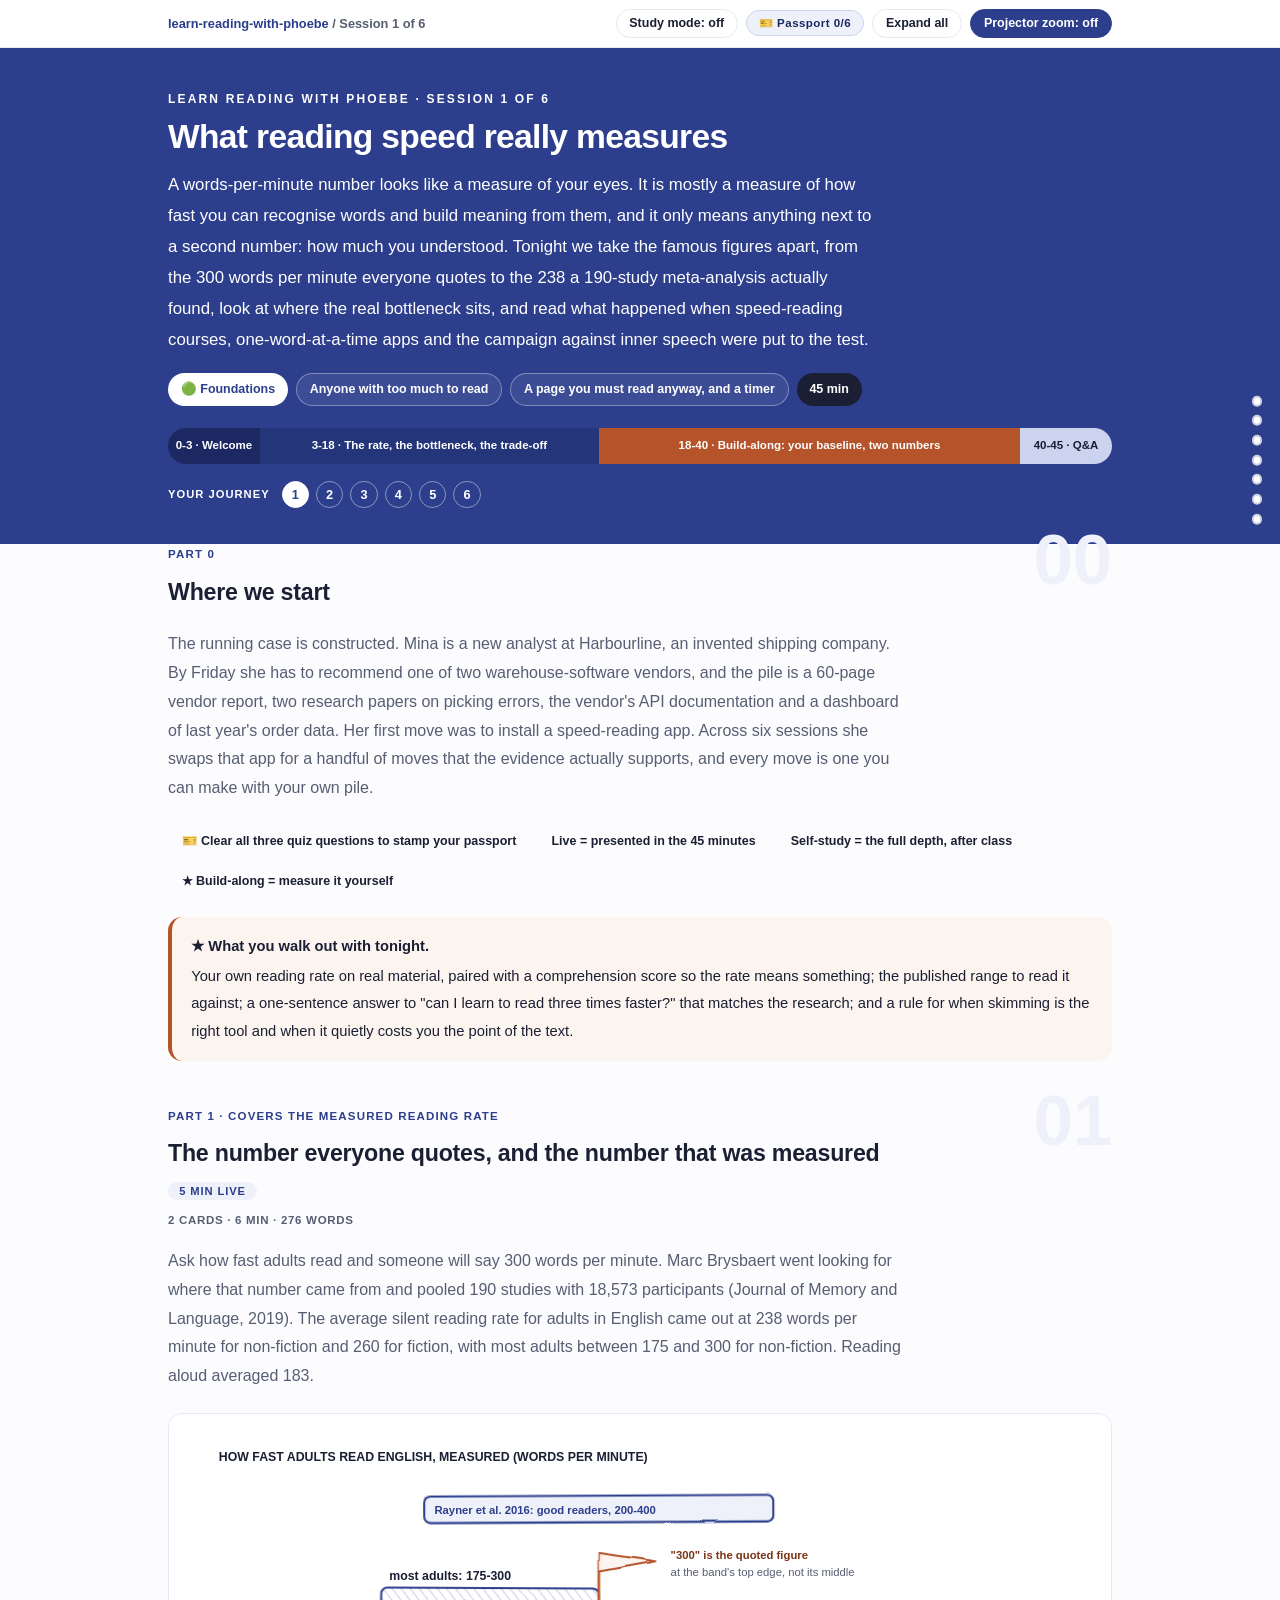
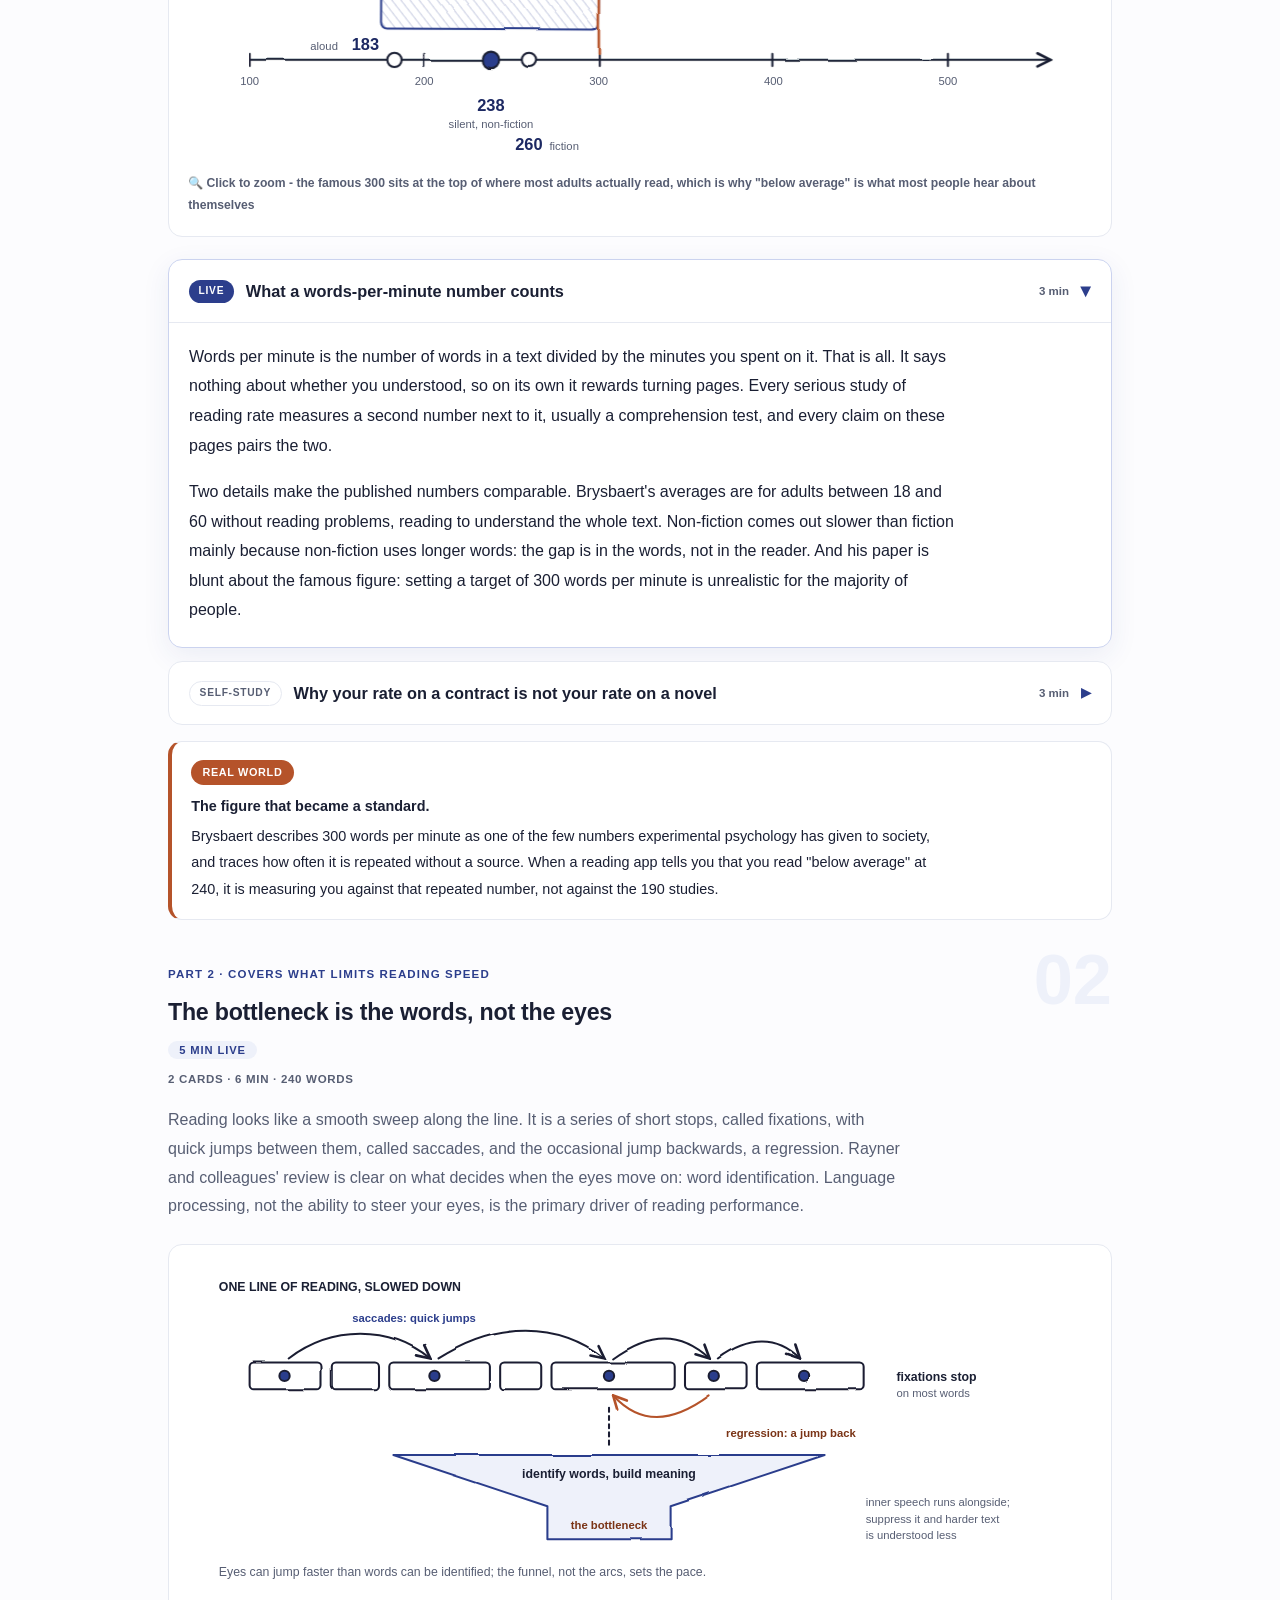
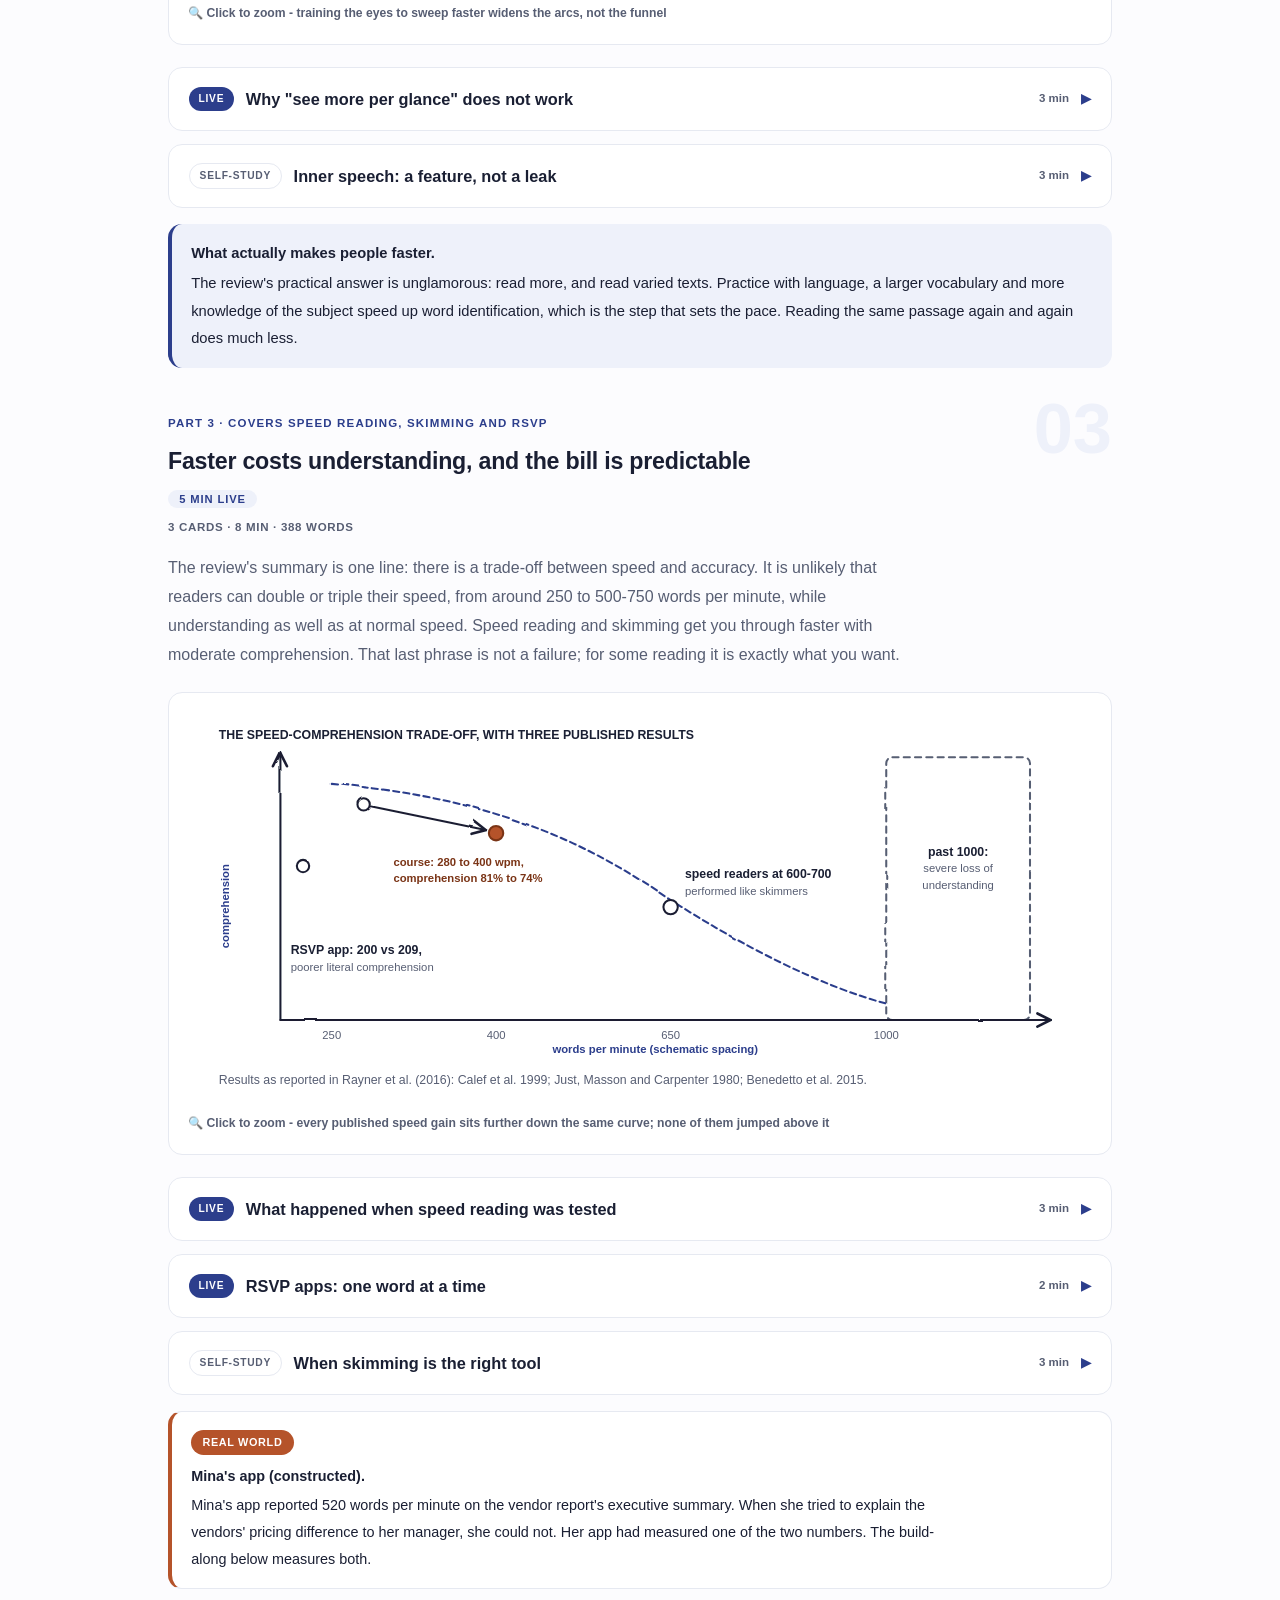
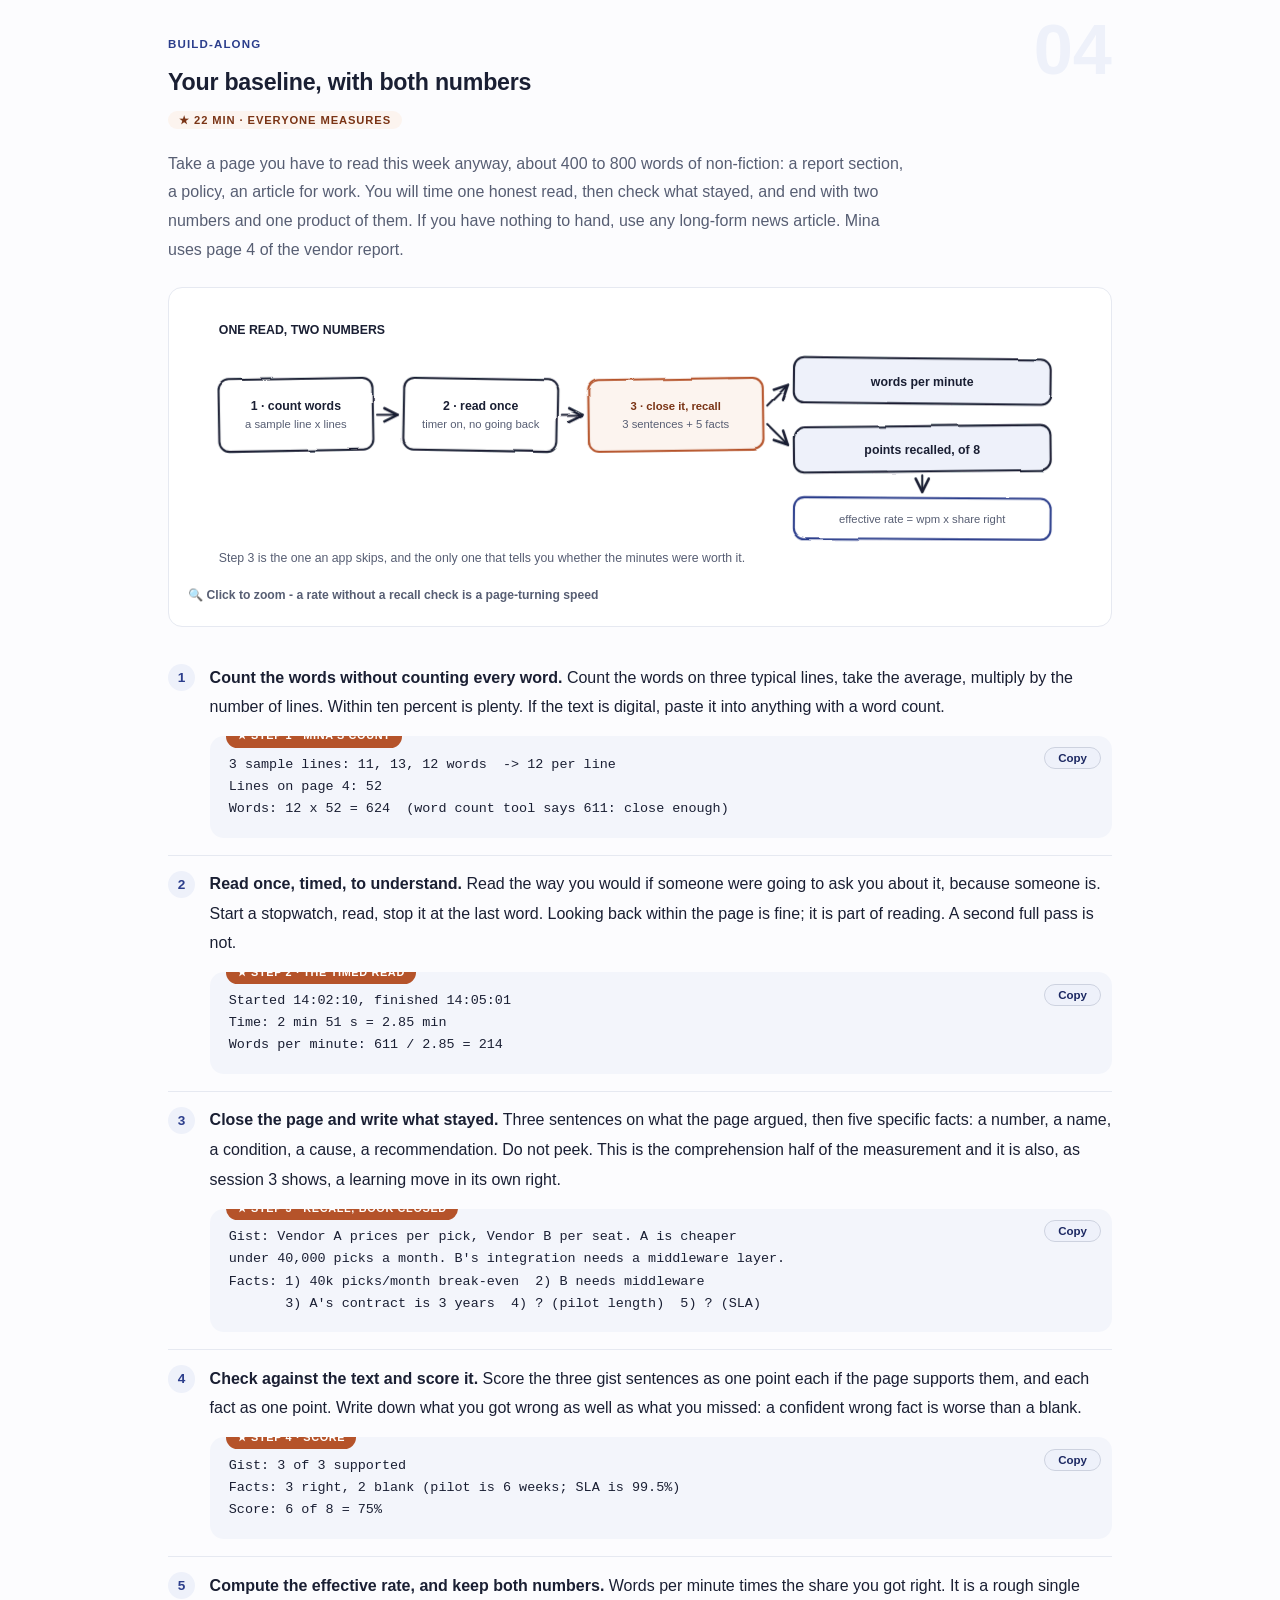
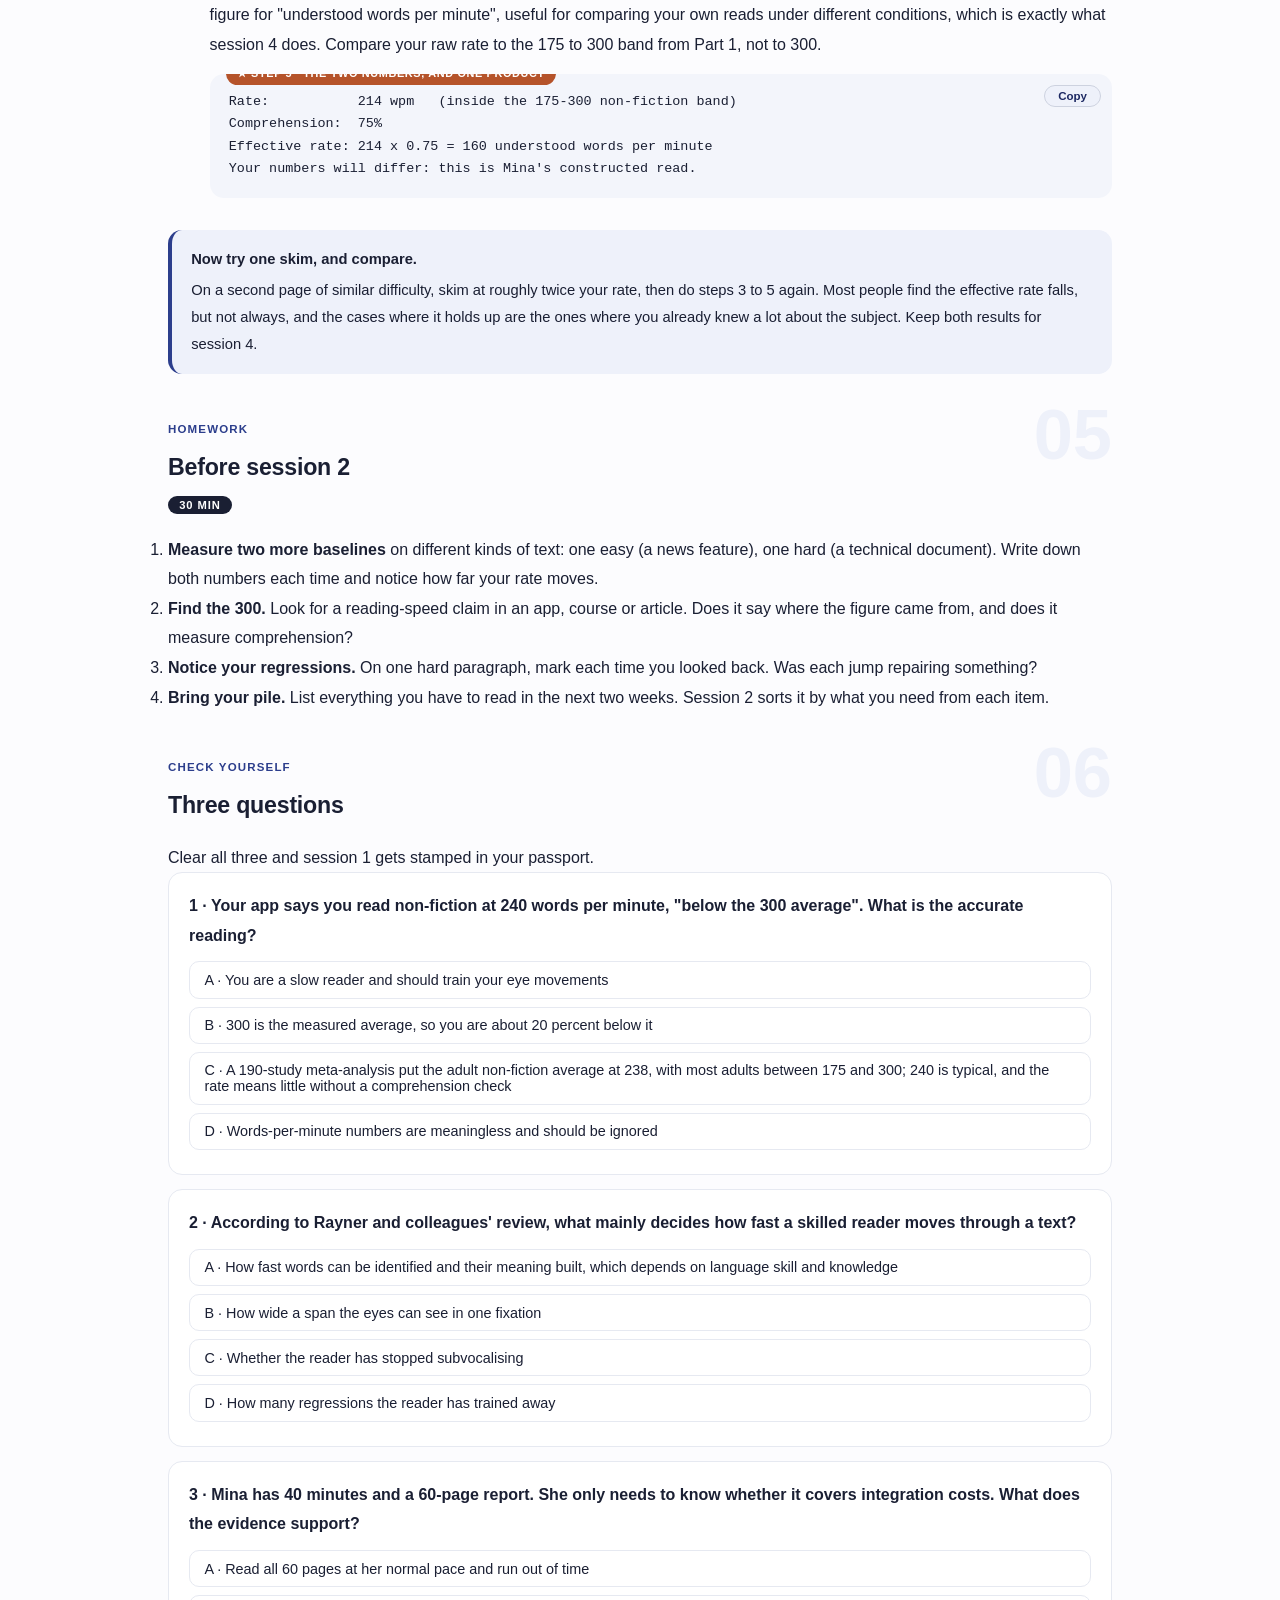
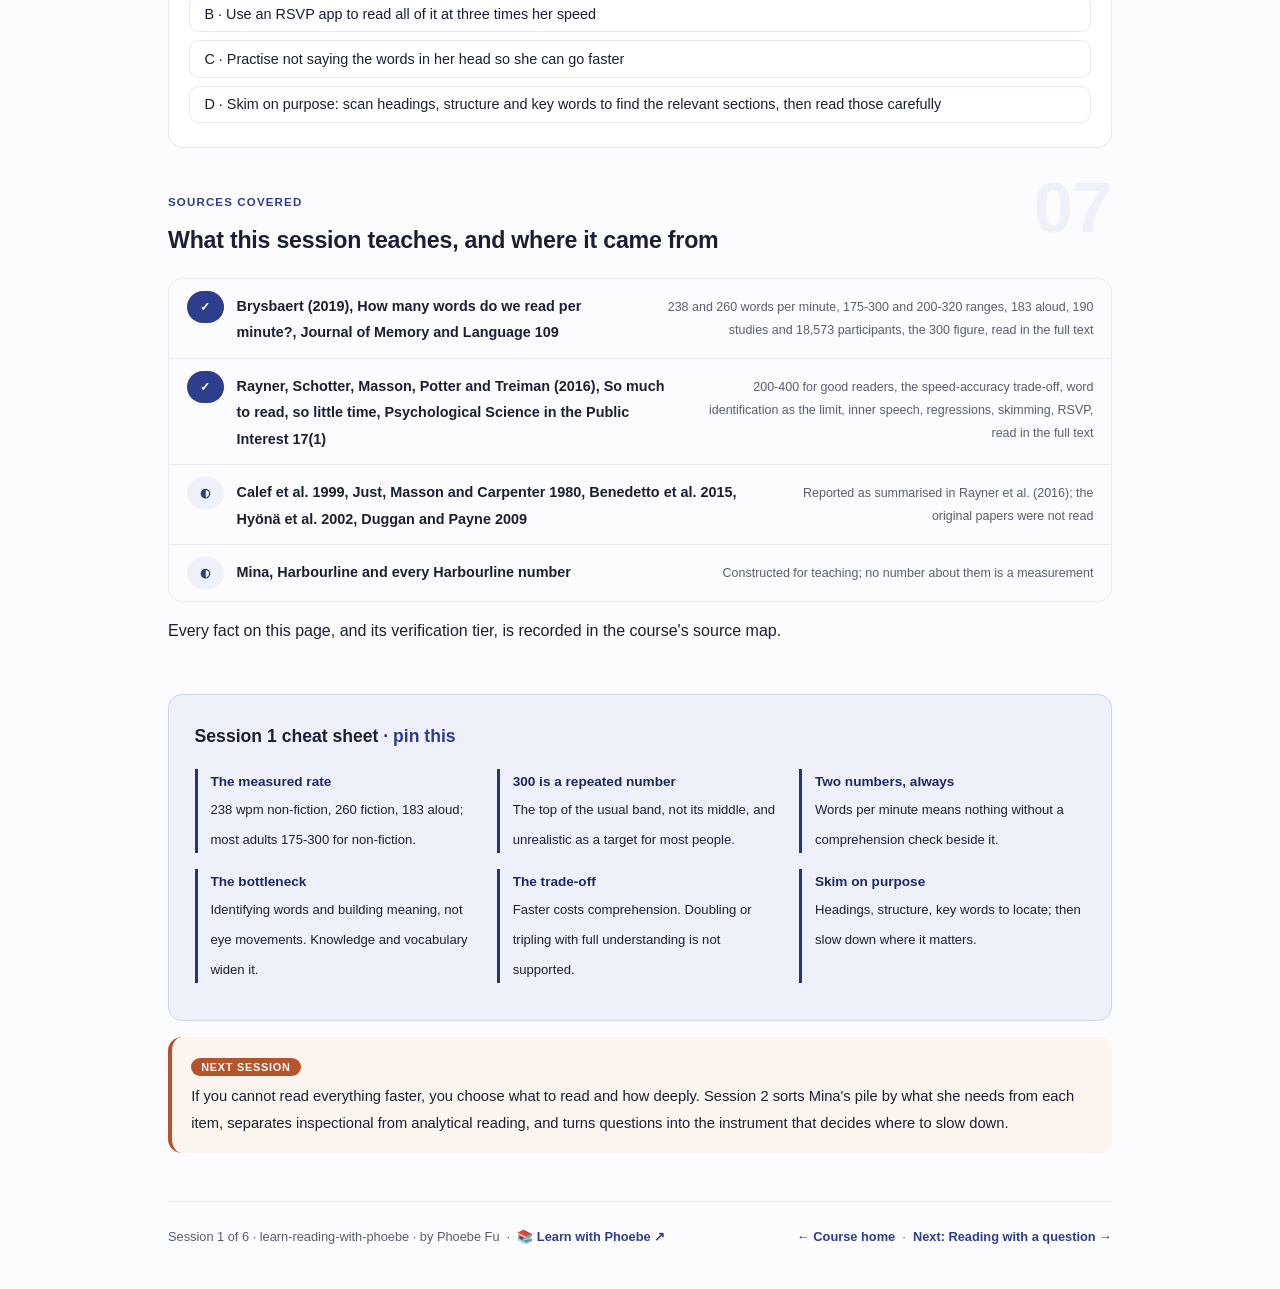
==== courses/01-what-reading-speed-measures.html @ ad21faf8 "Build learn-reading-with-phoebe: six sessions, landing page and in-browser bench All pages pass gate" ====
<!DOCTYPE html>
<html lang="en">
<head>
<meta charset="UTF-8">
<meta name="viewport" content="width=device-width, initial-scale=1.0">
<!-- social:start -->
<meta name="description" content="Session 1 of 6. What a words-per-minute number actually counts, what the 190-study meta-analysis says adults really read at, why word identification and language skill set the ceiling, and what happened when speed-reading courses, RSVP apps and the war on inner speech were tested.">
<meta property="og:type" content="article">
<meta property="og:site_name" content="Learn with Phoebe">
<meta property="og:title" content="What reading speed really measures - learn reading with phoebe">
<meta property="og:description" content="Session 1 of 6. Adults read non-fiction at about 238 words per minute. Here is why, and what speed reading really trades away.">
<meta property="og:url" content="https://phoebefu6.github.io/learn-reading-with-phoebe/courses/01-what-reading-speed-measures.html">
<meta property="og:image" content="https://phoebefu6.github.io/learn-reading-with-phoebe/assets/og-cover.png">
<meta property="og:image:width" content="1200">
<meta property="og:image:height" content="630">
<meta name="twitter:card" content="summary_large_image">
<meta name="twitter:title" content="What reading speed really measures - learn reading with phoebe">
<meta name="twitter:description" content="Session 1 of 6. The real reading rate, the real bottleneck, and the speed-comprehension trade-off.">
<meta name="twitter:image" content="https://phoebefu6.github.io/learn-reading-with-phoebe/assets/og-cover.png">
<!-- social:end -->
<title>Session 1 · What reading speed really measures - learn reading with phoebe</title>
<link rel="stylesheet" href="../assets/style.css?v=2">
</head>
<body>

<div class="toolbar">
  <div class="wrap">
    <span class="crumb"><a href="../index.html">learn-reading-with-phoebe</a> / Session 1 of 6</span>
    <button class="btn" id="toggle-all" type="button">Expand all</button>
    <button class="btn primary" id="zoom-toggle" type="button">Projector zoom: off</button>
  </div>
</div>

<header class="masthead">
  <div class="wrap">
    <div class="eyebrow">Learn Reading with Phoebe · Session 1 of 6</div>
    <h1>What reading <span class="accent">speed</span> really measures</h1>
    <p class="sub">A words-per-minute number looks like a measure of your eyes. It is mostly a measure of how fast you can recognise words and build meaning from them, and it only means anything next to a second number: how much you understood. Tonight we take the famous figures apart, from the 300 words per minute everyone quotes to the 238 a 190-study meta-analysis actually found, look at where the real bottleneck sits, and read what happened when speed-reading courses, one-word-at-a-time apps and the campaign against inner speech were put to the test.</p>
    <div class="chip-row">
      <span class="chip level">🟢 Foundations</span>
      <span class="chip audience">Anyone with too much to read</span>
      <span class="chip audience">A page you must read anyway, and a timer</span>
      <span class="chip time">45 min</span>
    </div>
    <div class="agenda">
      <span class="a1" style="flex:1">0-3 · Welcome</span>
      <span class="a2" style="flex:4">3-18 · The rate, the bottleneck, the trade-off</span>
      <span class="a3" style="flex:5">18-40 · Build-along: your baseline, two numbers</span>
      <span class="a4" style="flex:1">40-45 · Q&amp;A</span>
    </div>
  </div>
</header>

<main class="wrap">

  <section class="section" id="intro">
    <div class="section-kicker">
      <span class="klabel">Part 0</span>
      <h2>Where we start</h2>
    </div>
    <p class="lede">The running case is constructed. Mina is a new analyst at Harbourline, an invented shipping company. By Friday she has to recommend one of two warehouse-software vendors, and the pile is a 60-page vendor report, two research papers on picking errors, the vendor's API documentation and a dashboard of last year's order data. Her first move was to install a speed-reading app. Across six sessions she swaps that app for a handful of moves that the evidence actually supports, and every move is one you can make with your own pile.</p>

    <div class="legend">
      <span class="pill">🎫 Clear all three quiz questions to stamp your passport</span>
      <span class="pill">Live = presented in the 45 minutes</span>
      <span class="pill">Self-study = the full depth, after class</span>
      <span class="pill">★ Build-along = measure it yourself</span>
    </div>

    <div class="callout win">
      <p><strong>★ What you walk out with tonight.</strong> Your own reading rate on real material, paired with a comprehension score so the rate means something; the published range to read it against; a one-sentence answer to "can I learn to read three times faster?" that matches the research; and a rule for when skimming is the right tool and when it quietly costs you the point of the text.</p>
    </div>
  </section>

  <section class="section" id="part-1">
    <div class="section-kicker">
      <span class="klabel">Part 1 · covers the measured reading rate</span>
      <h2>The number everyone quotes, and the number that was measured</h2>
      <span class="tag concept">5 min live</span>
    </div>
    <p class="lede">Ask how fast adults read and someone will say 300 words per minute. Marc Brysbaert went looking for where that number came from and pooled 190 studies with 18,573 participants (Journal of Memory and Language, 2019). The average silent reading rate for adults in English came out at 238 words per minute for non-fiction and 260 for fiction, with most adults between 175 and 300 for non-fiction. Reading aloud averaged 183.</p>

    <figure class="zoomable">
      <svg viewBox="0 0 880 320" xmlns="http://www.w3.org/2000/svg" role="img" aria-label="A number line of reading rates from 100 to 450 words per minute. Measured means sit on it: reading aloud 183, silent non-fiction 238, silent fiction 260. A shaded band marks where most adults fall for non-fiction, 175 to 300. A terracotta flag at 300 marks the widely quoted figure, at the top edge of the band rather than its centre. A second band above marks Rayner and colleagues' 200 to 400 for good college-educated readers.">
        <defs>
          <filter id="r1aSk" x="-3%" y="-3%" width="106%" height="106%"><feTurbulence type="fractalNoise" baseFrequency="0.02" numOctaves="2" seed="11" result="n"/><feDisplacementMap in="SourceGraphic" in2="n" scale="2.4" xChannelSelector="R" yChannelSelector="G"/></filter>
          <pattern id="r1aHc" patternUnits="userSpaceOnUse" width="7" height="7" patternTransform="rotate(-38)"><line x1="0" y1="0" x2="0" y2="7" stroke="#2C3E8C" stroke-width="1" opacity=".5"/></pattern>
          <marker id="r1aAr" viewBox="0 0 10 10" refX="9" refY="5" markerWidth="8" markerHeight="8" orient="auto"><path d="M1 1 L9 5 L1 9" fill="none" stroke="#1A1F33" stroke-width="1.6" stroke-linecap="round"/></marker>
        </defs>
        <style>
          .r1aH { font: 800 12px Inter, sans-serif; fill: #1A1F33; }
          .r1aL { font: 600 12px Inter, sans-serif; fill: #1A1F33; }
          .r1aS { font: 400 11px Inter, sans-serif; fill: #575E73; }
          .r1aB { font: 800 11px Inter, sans-serif; fill: #7A3416; }
          .r1aV { font: 800 16px Inter, sans-serif; fill: #1C2862; }
          .r1aA { font: 700 11px Inter, sans-serif; fill: #2C3E8C; }
          .r1aN { font: 400 12px Inter, sans-serif; fill: #575E73; }
        </style>

        <text class="r1aH" x="30" y="26">HOW FAST ADULTS READ ENGLISH, MEASURED (WORDS PER MINUTE)</text>

        <g filter="url(#r1aSk)" fill="none" stroke="#1A1F33" stroke-width="2" stroke-linecap="round" stroke-linejoin="round">
          <rect x="230" y="60" width="340" height="26" rx="6" transform="rotate(-0.3 400 73)" fill="#EEF1FA" stroke="#2C3E8C"/>
          <rect x="188" y="150" width="212" height="40" rx="6" transform="rotate(0.3 294 170)" fill="url(#r1aHc)" stroke="#2C3E8C"/>
          <path d="M60 220 L840 220" marker-end="url(#r1aAr)"/>
          <path d="M60 214 L60 226 M230 214 L230 226 M400 214 L400 226 M570 214 L570 226 M740 214 L740 226"/>
          <circle cx="201" cy="220" r="7" fill="#FFFFFF"/>
          <circle cx="295" cy="220" r="8" fill="#2C3E8C"/>
          <circle cx="332" cy="220" r="7" fill="#FFFFFF"/>
          <path d="M400 214 L400 116" stroke="#B5532A" stroke-width="2.5"/>
          <path d="M400 116 L455 124 L400 134" fill="#FCF4EF" stroke="#B5532A"/>
        </g>

        <text class="r1aA" x="240" y="78">Rayner et al. 2016: good readers, 200-400</text>
        <text class="r1aL" x="196" y="142">most adults: 175-300</text>
        <text class="r1aS" x="60" y="244" text-anchor="middle">100</text>
        <text class="r1aS" x="230" y="244" text-anchor="middle">200</text>
        <text class="r1aS" x="400" y="244" text-anchor="middle">300</text>
        <text class="r1aS" x="570" y="244" text-anchor="middle">400</text>
        <text class="r1aS" x="740" y="244" text-anchor="middle">500</text>
        <text class="r1aV" x="186" y="210" text-anchor="end">183</text>
        <text class="r1aS" x="146" y="210" text-anchor="end">aloud</text>
        <text class="r1aV" x="295" y="270" text-anchor="middle">238</text>
        <text class="r1aS" x="295" y="286" text-anchor="middle">silent, non-fiction</text>
        <text class="r1aV" x="332" y="308" text-anchor="middle">260</text>
        <text class="r1aS" x="352" y="308">fiction</text>
        <text class="r1aB" x="470" y="122">"300" is the quoted figure</text>
        <text class="r1aS" x="470" y="138">at the band's top edge, not its middle</text>
      </svg>
      <figcaption>🔍 Click to zoom - the famous 300 sits at the top of where most adults actually read, which is why "below average" is what most people hear about themselves</figcaption>
    </figure>

    <details class="card" open>
      <summary><span class="mode live">Live</span>What a words-per-minute number counts<span class="mini">3 min</span><span class="caret">▶</span></summary>
      <div class="body">
        <p>Words per minute is the number of words in a text divided by the minutes you spent on it. That is all. It says nothing about whether you understood, so on its own it rewards turning pages. Every serious study of reading rate measures a second number next to it, usually a comprehension test, and every claim on these pages pairs the two.</p>
        <p>Two details make the published numbers comparable. Brysbaert's averages are for adults between 18 and 60 without reading problems, reading to understand the whole text. Non-fiction comes out slower than fiction mainly because non-fiction uses longer words: the gap is in the words, not in the reader. And his paper is blunt about the famous figure: setting a target of 300 words per minute is unrealistic for the majority of people.</p>
      </div>
    </details>

    <details class="card">
      <summary><span class="mode self">Self-study</span>Why your rate on a contract is not your rate on a novel<span class="mini">3 min</span><span class="caret">▶</span></summary>
      <div class="body">
        <p>A single "my reading speed" does not exist. Your rate moves with the words (long, rare, technical), with what you already know about the subject, and with what you are reading for. Rayner, Schotter, Masson, Potter and Treiman (Psychological Science in the Public Interest, 2016) put the normal pace for most good readers at 200 to 400 words per minute, a range that wide because text and purpose vary that much.</p>
        <p>Brysbaert also notes that rates measured when people skim for useful information are a different activity from reading the whole text, and should not be averaged with it. Someone who goes through 40,000 words of newspaper in an hour "reads" at 667 words per minute only in the sense that the arithmetic allows it. Session 2 turns this into a choice: decide what you are reading for, then decide the depth.</p>
      </div>
    </details>

    <div class="callout example">
      <span class="ex-pill">Real world</span>
      <p><strong>The figure that became a standard.</strong> Brysbaert describes 300 words per minute as one of the few numbers experimental psychology has given to society, and traces how often it is repeated without a source. When a reading app tells you that you read "below average" at 240, it is measuring you against that repeated number, not against the 190 studies.</p>
    </div>
  </section>

  <section class="section" id="part-2">
    <div class="section-kicker">
      <span class="klabel">Part 2 · covers what limits reading speed</span>
      <h2>The bottleneck is the words, not the eyes</h2>
      <span class="tag concept">5 min live</span>
    </div>
    <p class="lede">Reading looks like a smooth sweep along the line. It is a series of short stops, called fixations, with quick jumps between them, called saccades, and the occasional jump backwards, a regression. Rayner and colleagues' review is clear on what decides when the eyes move on: word identification. Language processing, not the ability to steer your eyes, is the primary driver of reading performance.</p>

    <figure class="zoomable">
      <svg viewBox="0 0 880 320" xmlns="http://www.w3.org/2000/svg" role="img" aria-label="A line of text drawn as word boxes. The eye stops on most words in fixation circles, jumps forward in saccade arcs and once jumps back in a regression arc. Below the line, each fixation feeds a funnel labelled identify the word, then build the meaning, which is drawn as the narrow neck: the bottleneck. A side note says inner speech runs alongside, and suppressing it hurts comprehension on harder text.">
        <defs>
          <filter id="r1bSk" x="-3%" y="-3%" width="106%" height="106%"><feTurbulence type="fractalNoise" baseFrequency="0.02" numOctaves="2" seed="23" result="n"/><feDisplacementMap in="SourceGraphic" in2="n" scale="2.4" xChannelSelector="R" yChannelSelector="G"/></filter>
          <marker id="r1bAr" viewBox="0 0 10 10" refX="9" refY="5" markerWidth="8" markerHeight="8" orient="auto"><path d="M1 1 L9 5 L1 9" fill="none" stroke="#1A1F33" stroke-width="1.6" stroke-linecap="round"/></marker>
          <marker id="r1bAt" viewBox="0 0 10 10" refX="9" refY="5" markerWidth="8" markerHeight="8" orient="auto"><path d="M1 1 L9 5 L1 9" fill="none" stroke="#B5532A" stroke-width="1.6" stroke-linecap="round"/></marker>
        </defs>
        <style>
          .r1bH { font: 800 12px Inter, sans-serif; fill: #1A1F33; }
          .r1bL { font: 600 12px Inter, sans-serif; fill: #1A1F33; }
          .r1bS { font: 400 11px Inter, sans-serif; fill: #575E73; }
          .r1bB { font: 800 11px Inter, sans-serif; fill: #7A3416; }
          .r1bA { font: 700 11px Inter, sans-serif; fill: #2C3E8C; }
          .r1bN { font: 400 12px Inter, sans-serif; fill: #575E73; }
        </style>

        <text class="r1bH" x="30" y="26">ONE LINE OF READING, SLOWED DOWN</text>

        <g filter="url(#r1bSk)" fill="none" stroke="#1A1F33" stroke-width="2" stroke-linecap="round" stroke-linejoin="round">
          <rect x="60" y="96" width="70" height="26" rx="4" fill="#FFFFFF"/>
          <rect x="140" y="96" width="46" height="26" rx="4" fill="#FFFFFF"/>
          <rect x="196" y="96" width="98" height="26" rx="4" fill="#FFFFFF"/>
          <rect x="304" y="96" width="40" height="26" rx="4" fill="#FFFFFF"/>
          <rect x="354" y="96" width="120" height="26" rx="4" fill="#FFFFFF"/>
          <rect x="484" y="96" width="60" height="26" rx="4" fill="#FFFFFF"/>
          <rect x="554" y="96" width="104" height="26" rx="4" fill="#FFFFFF"/>
          <circle cx="94" cy="109" r="5" fill="#2C3E8C"/>
          <circle cx="240" cy="109" r="5" fill="#2C3E8C"/>
          <circle cx="410" cy="109" r="5" fill="#2C3E8C"/>
          <circle cx="512" cy="109" r="5" fill="#2C3E8C"/>
          <circle cx="600" cy="109" r="5" fill="#2C3E8C"/>
          <path d="M98 92 C140 60 196 60 236 92" marker-end="url(#r1bAr)"/>
          <path d="M244 92 C300 56 360 56 406 92" marker-end="url(#r1bAr)"/>
          <path d="M414 92 C450 66 480 66 508 92" marker-end="url(#r1bAr)"/>
          <path d="M508 128 C470 156 440 156 414 128" stroke="#B5532A" marker-end="url(#r1bAt)"/>
          <path d="M516 92 C546 70 574 70 596 92" marker-end="url(#r1bAr)"/>
          <path d="M200 186 L620 186 L470 236 L470 268 L350 268 L350 236 Z" fill="#EEF1FA" stroke="#2C3E8C"/>
          <path d="M410 140 L410 180" stroke-dasharray="4 4"/>
        </g>

        <text class="r1bA" x="160" y="56">saccades: quick jumps</text>
        <text class="r1bL" x="690" y="114">fixations stop</text>
        <text class="r1bS" x="690" y="130">on most words</text>
        <text class="r1bB" x="524" y="168">regression: a jump back</text>
        <text class="r1bL" x="410" y="208" text-anchor="middle">identify words, build meaning</text>
        <text class="r1bB" x="410" y="258" text-anchor="middle">the bottleneck</text>
        <text class="r1bS" x="660" y="236">inner speech runs alongside;</text>
        <text class="r1bS" x="660" y="252">suppress it and harder text</text>
        <text class="r1bS" x="660" y="268">is understood less</text>

        <text class="r1bN" x="30" y="304">Eyes can jump faster than words can be identified; the funnel, not the arcs, sets the pace.</text>
      </svg>
      <figcaption>🔍 Click to zoom - training the eyes to sweep faster widens the arcs, not the funnel</figcaption>
    </figure>

    <details class="card">
      <summary><span class="mode live">Live</span>Why "see more per glance" does not work<span class="mini">3 min</span><span class="caret">▶</span></summary>
      <div class="body">
        <p>Speed-reading courses often promise you can take in a whole line, or a whole page, per glance. Rayner and colleagues put the limit plainly: the ability to read is limited by our ability to attend to, identify and understand words, rather than our ability to see them. Clear vision covers only a few letters around each fixation, so a wider sweep delivers words you cannot yet identify.</p>
        <p>Regressions are the other target, and the review defends them. A jump back is more often the reader repairing a misunderstanding than the cause of one. Remove the chance to look back and you remove the repair.</p>
      </div>
    </details>

    <details class="card">
      <summary><span class="mode self">Self-study</span>Inner speech: a feature, not a leak<span class="mini">3 min</span><span class="caret">▶</span></summary>
      <div class="body">
        <p>"Stop saying the words in your head" is a standard instruction. Most skilled readers do hear something like an inner voice. The review summarises studies that suppressed it, for instance by having readers repeat a sound while reading, and reports that comprehension suffered when texts were reasonably difficult. Their conclusion is that inner speech is not a nuisance activity that must be eliminated. Even readers shown words one at a time at 720 words per minute appear to generate sound-based representations of them.</p>
        <p>That is the contested claim, taught both ways: speed-reading teachers say subvocalising caps you at speaking speed; the research says the inner voice is part of how written words are held while a sentence is built, and suppressing it trades understanding for speed on anything hard. The evidence sits with the second view.</p>
      </div>
    </details>

    <div class="callout tip">
      <p><strong>What actually makes people faster.</strong> The review's practical answer is unglamorous: read more, and read varied texts. Practice with language, a larger vocabulary and more knowledge of the subject speed up word identification, which is the step that sets the pace. Reading the same passage again and again does much less.</p>
    </div>
  </section>

  <section class="section" id="part-3">
    <div class="section-kicker">
      <span class="klabel">Part 3 · covers speed reading, skimming and RSVP</span>
      <h2>Faster costs understanding, and the bill is predictable</h2>
      <span class="tag concept">5 min live</span>
    </div>
    <p class="lede">The review's summary is one line: there is a trade-off between speed and accuracy. It is unlikely that readers can double or triple their speed, from around 250 to 500-750 words per minute, while understanding as well as at normal speed. Speed reading and skimming get you through faster with moderate comprehension. That last phrase is not a failure; for some reading it is exactly what you want.</p>

    <figure class="zoomable">
      <svg viewBox="0 0 880 380" xmlns="http://www.w3.org/2000/svg" role="img" aria-label="A trade-off scatter. Across: words per minute. Up: comprehension. A dashed frontier falls from high comprehension at normal pace to low comprehension at high speed. Three published results sit on it: a speed-reading course moved readers from about 280 to about 400 words per minute while comprehension fell from 81 to 74 percent; trained speed readers at 600 to 700 performed like skimmers; and an RSVP app read at 200 against 209 for the page with poorer literal comprehension. The region beyond 1000 words per minute is marked impossible without severe loss of understanding.">
        <defs>
          <filter id="r1cSk" x="-3%" y="-3%" width="106%" height="106%"><feTurbulence type="fractalNoise" baseFrequency="0.02" numOctaves="2" seed="37" result="n"/><feDisplacementMap in="SourceGraphic" in2="n" scale="2.4" xChannelSelector="R" yChannelSelector="G"/></filter>
                    <marker id="r1cAr" viewBox="0 0 10 10" refX="9" refY="5" markerWidth="8" markerHeight="8" orient="auto"><path d="M1 1 L9 5 L1 9" fill="none" stroke="#1A1F33" stroke-width="1.6" stroke-linecap="round"/></marker>
        </defs>
        <style>
          .r1cH { font: 800 12px Inter, sans-serif; fill: #1A1F33; }
          .r1cL { font: 600 12px Inter, sans-serif; fill: #1A1F33; }
          .r1cS { font: 400 11px Inter, sans-serif; fill: #575E73; }
          .r1cB { font: 800 11px Inter, sans-serif; fill: #7A3416; }
          .r1cA { font: 700 11px Inter, sans-serif; fill: #2C3E8C; }
          .r1cN { font: 400 12px Inter, sans-serif; fill: #575E73; }
        </style>

        <text class="r1cH" x="30" y="26">THE SPEED-COMPREHENSION TRADE-OFF, WITH THREE PUBLISHED RESULTS</text>

        <g filter="url(#r1cSk)" fill="none" stroke="#1A1F33" stroke-width="2" stroke-linecap="round" stroke-linejoin="round">
          <rect x="680" y="44" width="140" height="256" rx="6" fill="#FFFFFF" stroke="#575E73" stroke-dasharray="6 5"/>
          <path d="M90 300 L840 300" marker-end="url(#r1cAr)"/>
          <path d="M90 300 L90 40" marker-end="url(#r1cAr)"/>
          <path d="M140 70 C260 80 360 110 450 170 C540 230 620 268 680 284" stroke="#2C3E8C" stroke-dasharray="6 4"/>
          <circle cx="172" cy="90" r="6" fill="#FFFFFF"/>
          <circle cx="300" cy="118" r="7" fill="#B5532A" stroke="#7A3416"/>
          <path d="M179 92 L290 115" marker-end="url(#r1cAr)"/>
          <circle cx="470" cy="190" r="7" fill="#FFFFFF"/>
          <circle cx="112" cy="150" r="6" fill="#FFFFFF"/>
        </g>

        <text class="r1cA" x="455" y="332" text-anchor="middle">words per minute (schematic spacing)</text>
        <text class="r1cA" transform="rotate(-90 40 230)" x="40" y="230">comprehension</text>
        <text class="r1cS" x="140" y="318" text-anchor="middle">250</text>
        <text class="r1cS" x="300" y="318" text-anchor="middle">400</text>
        <text class="r1cS" x="470" y="318" text-anchor="middle">650</text>
        <text class="r1cS" x="680" y="318" text-anchor="middle">1000</text>
        <text class="r1cB" x="200" y="150">course: 280 to 400 wpm,</text>
        <text class="r1cB" x="200" y="166">comprehension 81% to 74%</text>
        <text class="r1cL" x="484" y="162">speed readers at 600-700</text>
        <text class="r1cS" x="484" y="178">performed like skimmers</text>
        <text class="r1cL" x="100" y="236">RSVP app: 200 vs 209,</text>
        <text class="r1cS" x="100" y="252">poorer literal comprehension</text>
        <text class="r1cL" x="750" y="140" text-anchor="middle">past 1000:</text>
        <text class="r1cS" x="750" y="156" text-anchor="middle">severe loss of</text>
        <text class="r1cS" x="750" y="172" text-anchor="middle">understanding</text>

        <text class="r1cN" x="30" y="362">Results as reported in Rayner et al. (2016): Calef et al. 1999; Just, Masson and Carpenter 1980; Benedetto et al. 2015.</text>
      </svg>
      <figcaption>🔍 Click to zoom - every published speed gain sits further down the same curve; none of them jumped above it</figcaption>
    </figure>

    <details class="card">
      <summary><span class="mode live">Live</span>What happened when speed reading was tested<span class="mini">3 min</span><span class="caret">▶</span></summary>
      <div class="body">
        <p>The review collects the tests. After one speed-reading course (Calef, Pieper and Coffey, 1999), readers went from about 280 to about 400 words per minute and their comprehension fell from 81 to 74 percent correct. In Just, Masson and Carpenter's 1980 comparison, trained speed readers at 600 to 700 words per minute behaved much like people simply told to skim at that speed, and their advantage on gist vanished on harder Scientific American texts. The authors' reading: the students of speed-reading courses are essentially being taught to skim.</p>
        <p>The effective speed readers in these studies tended to be intelligent people who already knew a lot about the topic. Knowledge is doing the work the technique gets credit for, which brings you back to Part 2: what you know speeds up word identification and meaning.</p>
      </div>
    </details>

    <details class="card">
      <summary><span class="mode live">Live</span>RSVP apps: one word at a time<span class="mini">2 min</span><span class="caret">▶</span></summary>
      <div class="body">
        <p>Apps such as Spritz flash words one at a time in the same spot (rapid serial visual presentation, RSVP) so your eyes never move. The review found only two studies comparing such an app to normal reading. In one, Benedetto and colleagues (2015), readers going through a chapter of Orwell's <em>1984</em> read at about 200 words per minute with the app against 209 on the page, reported more eye fatigue and showed poorer literal comprehension. The review's conclusion is that RSVP apps will not let people double or triple their rate while keeping good comprehension. Removing eye movements also removes regressions, the repair move from Part 2.</p>
      </div>
    </details>

    <details class="card">
      <summary><span class="mode self">Self-study</span>When skimming is the right tool<span class="mini">3 min</span><span class="caret">▶</span></summary>
      <div class="body">
        <p>Skimming rates can be two to four times faster than typical silent reading, with lower comprehension, and that is a fair trade when the goal is to find something or decide whether to read at all. The review describes what effective skimmers do: scan for headings, paragraph structure and key words to locate potentially relevant information, then read those parts more carefully. Readers who attend to headings write the most accurate summaries (Hyönä, Lorch and Kaakinen, 2002, as reported in the review), and skimming a whole text beat reading half of it normally for picking up its important ideas (Duggan and Payne, 2009, as reported).</p>
        <p>So the rule is not "never skim". It is: skim on purpose, for a decision, and do not mistake the result for having read. Session 2 builds this into a two-speed habit, and session 4 lets you feel the trade on yourself.</p>
      </div>
    </details>

    <div class="callout example">
      <span class="ex-pill">Real world</span>
      <p><strong>Mina's app (constructed).</strong> Mina's app reported 520 words per minute on the vendor report's executive summary. When she tried to explain the vendors' pricing difference to her manager, she could not. Her app had measured one of the two numbers. The build-along below measures both.</p>
    </div>
  </section>

  <section class="section" id="demo-1">
    <div class="section-kicker">
      <span class="klabel">Build-along</span>
      <h2>Your baseline, with both numbers</h2>
      <span class="tag demo">★ 22 min · everyone measures</span>
    </div>
    <p class="lede">Take a page you have to read this week anyway, about 400 to 800 words of non-fiction: a report section, a policy, an article for work. You will time one honest read, then check what stayed, and end with two numbers and one product of them. If you have nothing to hand, use any long-form news article. Mina uses page 4 of the vendor report.</p>

    <figure class="zoomable">
      <svg viewBox="0 0 880 260" xmlns="http://www.w3.org/2000/svg" role="img" aria-label="The baseline measurement as a flow: count the words, read once with a timer, close the page and write three sentences plus five facts, check against the text, then two numbers come out, words per minute and the share of points you got right, and their product, an effective rate. The comprehension box is highlighted in terracotta because it is the step people skip.">
        <defs>
          <filter id="r1dSk" x="-3%" y="-3%" width="106%" height="106%"><feTurbulence type="fractalNoise" baseFrequency="0.02" numOctaves="2" seed="41" result="n"/><feDisplacementMap in="SourceGraphic" in2="n" scale="2.4" xChannelSelector="R" yChannelSelector="G"/></filter>
          <marker id="r1dAr" viewBox="0 0 10 10" refX="9" refY="5" markerWidth="8" markerHeight="8" orient="auto"><path d="M1 1 L9 5 L1 9" fill="none" stroke="#1A1F33" stroke-width="1.6" stroke-linecap="round"/></marker>
        </defs>
        <style>
          .r1dH { font: 800 12px Inter, sans-serif; fill: #1A1F33; }
          .r1dL { font: 600 12px Inter, sans-serif; fill: #1A1F33; }
          .r1dS { font: 400 11px Inter, sans-serif; fill: #575E73; }
          .r1dB { font: 800 11px Inter, sans-serif; fill: #7A3416; }
          .r1dN { font: 400 12px Inter, sans-serif; fill: #575E73; }
        </style>

        <text class="r1dH" x="30" y="26">ONE READ, TWO NUMBERS</text>

        <g filter="url(#r1dSk)" fill="none" stroke="#1A1F33" stroke-width="2" stroke-linecap="round" stroke-linejoin="round">
          <rect x="30" y="70" width="150" height="70" rx="10" transform="rotate(-1 105 105)" fill="#FFFFFF"/>
          <rect x="210" y="70" width="150" height="70" rx="10" transform="rotate(1 285 105)" fill="#FFFFFF"/>
          <rect x="390" y="70" width="170" height="70" rx="10" transform="rotate(-0.8 475 105)" fill="#FCF4EF" stroke="#B5532A"/>
          <rect x="590" y="50" width="250" height="44" rx="10" transform="rotate(0.6 715 72)" fill="#EEF1FA"/>
          <rect x="590" y="116" width="250" height="44" rx="10" transform="rotate(-0.6 715 138)" fill="#EEF1FA"/>
          <rect x="590" y="186" width="250" height="40" rx="10" transform="rotate(0.4 715 206)" fill="#FFFFFF" stroke="#2C3E8C"/>
          <path d="M184 105 L204 105" marker-end="url(#r1dAr)"/>
          <path d="M364 105 L384 105" marker-end="url(#r1dAr)"/>
          <path d="M564 96 L584 76" marker-end="url(#r1dAr)"/>
          <path d="M564 114 L584 134" marker-end="url(#r1dAr)"/>
          <path d="M715 164 L715 180" marker-end="url(#r1dAr)"/>
        </g>

        <text class="r1dL" x="105" y="100" text-anchor="middle">1 · count words</text>
        <text class="r1dS" x="105" y="118" text-anchor="middle">a sample line x lines</text>
        <text class="r1dL" x="285" y="100" text-anchor="middle">2 · read once</text>
        <text class="r1dS" x="285" y="118" text-anchor="middle">timer on, no going back</text>
        <text class="r1dB" x="475" y="100" text-anchor="middle">3 · close it, recall</text>
        <text class="r1dS" x="475" y="118" text-anchor="middle">3 sentences + 5 facts</text>
        <text class="r1dL" x="715" y="77" text-anchor="middle">words per minute</text>
        <text class="r1dL" x="715" y="143" text-anchor="middle">points recalled, of 8</text>
        <text class="r1dS" x="715" y="210" text-anchor="middle">effective rate = wpm x share right</text>

        <text class="r1dN" x="30" y="248">Step 3 is the one an app skips, and the only one that tells you whether the minutes were worth it.</text>
      </svg>
      <figcaption>🔍 Click to zoom - a rate without a recall check is a page-turning speed</figcaption>
    </figure>

    <div class="steps">
      <div class="step">
        <p><strong>Count the words without counting every word.</strong> Count the words on three typical lines, take the average, multiply by the number of lines. Within ten percent is plenty. If the text is digital, paste it into anything with a word count.</p>
        <div class="prompt-box good"><span class="label">★ Step 1 · Mina's count</span>3 sample lines: 11, 13, 12 words  -&gt; 12 per line
Lines on page 4: 52
Words: 12 x 52 = 624  (word count tool says 611: close enough)</div>
      </div>
      <div class="step">
        <p><strong>Read once, timed, to understand.</strong> Read the way you would if someone were going to ask you about it, because someone is. Start a stopwatch, read, stop it at the last word. Looking back within the page is fine; it is part of reading. A second full pass is not.</p>
        <div class="prompt-box good"><span class="label">★ Step 2 · the timed read</span>Started 14:02:10, finished 14:05:01
Time: 2 min 51 s = 2.85 min
Words per minute: 611 / 2.85 = 214</div>
      </div>
      <div class="step">
        <p><strong>Close the page and write what stayed.</strong> Three sentences on what the page argued, then five specific facts: a number, a name, a condition, a cause, a recommendation. Do not peek. This is the comprehension half of the measurement and it is also, as session 3 shows, a learning move in its own right.</p>
        <div class="prompt-box good"><span class="label">★ Step 3 · recall, book closed</span>Gist: Vendor A prices per pick, Vendor B per seat. A is cheaper
under 40,000 picks a month. B's integration needs a middleware layer.
Facts: 1) 40k picks/month break-even  2) B needs middleware
       3) A's contract is 3 years  4) ? (pilot length)  5) ? (SLA)</div>
      </div>
      <div class="step">
        <p><strong>Check against the text and score it.</strong> Score the three gist sentences as one point each if the page supports them, and each fact as one point. Write down what you got wrong as well as what you missed: a confident wrong fact is worse than a blank.</p>
        <div class="prompt-box good"><span class="label">★ Step 4 · score</span>Gist: 3 of 3 supported
Facts: 3 right, 2 blank (pilot is 6 weeks; SLA is 99.5%)
Score: 6 of 8 = 75%</div>
      </div>
      <div class="step">
        <p><strong>Compute the effective rate, and keep both numbers.</strong> Words per minute times the share you got right. It is a rough single figure for "understood words per minute", useful for comparing your own reads under different conditions, which is exactly what session 4 does. Compare your raw rate to the 175 to 300 band from Part 1, not to 300.</p>
        <div class="prompt-box good"><span class="label">★ Step 5 · the two numbers, and one product</span>Rate:           214 wpm   (inside the 175-300 non-fiction band)
Comprehension:  75%
Effective rate: 214 x 0.75 = 160 understood words per minute
Your numbers will differ: this is Mina's constructed read.</div>
      </div>
    </div>

    <div class="callout tip">
      <p><strong>Now try one skim, and compare.</strong> On a second page of similar difficulty, skim at roughly twice your rate, then do steps 3 to 5 again. Most people find the effective rate falls, but not always, and the cases where it holds up are the ones where you already knew a lot about the subject. Keep both results for session 4.</p>
    </div>
  </section>

  <section class="section" id="exercise">
    <div class="section-kicker">
      <span class="klabel">Homework</span>
      <h2>Before session 2</h2>
      <span class="tag exercise">30 min</span>
    </div>
    <ol>
      <li><strong>Measure two more baselines</strong> on different kinds of text: one easy (a news feature), one hard (a technical document). Write down both numbers each time and notice how far your rate moves.</li>
      <li><strong>Find the 300.</strong> Look for a reading-speed claim in an app, course or article. Does it say where the figure came from, and does it measure comprehension?</li>
      <li><strong>Notice your regressions.</strong> On one hard paragraph, mark each time you looked back. Was each jump repairing something?</li>
      <li><strong>Bring your pile.</strong> List everything you have to read in the next two weeks. Session 2 sorts it by what you need from each item.</li>
    </ol>
  </section>

  <section class="section" id="quiz">
    <div class="section-kicker">
      <span class="klabel">Check yourself</span>
      <h2>Three questions</h2>
    </div>
    <p>Clear all three and session 1 gets stamped in your passport.</p>

    <div class="quiz-q" data-answer="2">
      <p class="qtext">1 · Your app says you read non-fiction at 240 words per minute, "below the 300 average". What is the accurate reading?</p>
      <button class="qopt" type="button">A · You are a slow reader and should train your eye movements</button>
      <button class="qopt" type="button">B · 300 is the measured average, so you are about 20 percent below it</button>
      <button class="qopt" type="button">C · A 190-study meta-analysis put the adult non-fiction average at 238, with most adults between 175 and 300; 240 is typical, and the rate means little without a comprehension check</button>
      <button class="qopt" type="button">D · Words-per-minute numbers are meaningless and should be ignored</button>
      <p class="qwhy">Brysbaert (2019) found 238 for non-fiction and called a 300 target unrealistic for most people. A treats the eyes as the bottleneck, which the evidence does not support. D overcorrects: the rate is useful when it is paired with comprehension.</p>
    </div>

    <div class="quiz-q" data-answer="0">
      <p class="qtext">2 · According to Rayner and colleagues' review, what mainly decides how fast a skilled reader moves through a text?</p>
      <button class="qopt" type="button">A · How fast words can be identified and their meaning built, which depends on language skill and knowledge</button>
      <button class="qopt" type="button">B · How wide a span the eyes can see in one fixation</button>
      <button class="qopt" type="button">C · Whether the reader has stopped subvocalising</button>
      <button class="qopt" type="button">D · How many regressions the reader has trained away</button>
      <p class="qwhy">The review says language processing, not eye control, is the primary driver, and that reading is limited by attending to, identifying and understanding words rather than seeing them. Suppressing inner speech and removing regressions both hurt comprehension on harder text.</p>
    </div>

    <div class="quiz-q" data-answer="3">
      <p class="qtext">3 · Mina has 40 minutes and a 60-page report. She only needs to know whether it covers integration costs. What does the evidence support?</p>
      <button class="qopt" type="button">A · Read all 60 pages at her normal pace and run out of time</button>
      <button class="qopt" type="button">B · Use an RSVP app to read all of it at three times her speed</button>
      <button class="qopt" type="button">C · Practise not saying the words in her head so she can go faster</button>
      <button class="qopt" type="button">D · Skim on purpose: scan headings, structure and key words to find the relevant sections, then read those carefully</button>
      <p class="qwhy">Skimming is a fair trade when the goal is to locate something; effective skimmers use headings and structure, then slow down where it matters. RSVP did not deliver large gains with good comprehension, and suppressing inner speech hurts on difficult text.</p>
    </div>

    <p class="quiz-score"></p>
  </section>

  <section class="section" id="official">
    <div class="section-kicker">
      <span class="klabel">Sources covered</span>
      <h2>What this session teaches, and where it came from</h2>
    </div>
    <div class="covered">
      <div class="covered-row"><span class="status pill solid">✓</span><span class="name">Brysbaert (2019), How many words do we read per minute?, Journal of Memory and Language 109</span><span class="note">238 and 260 words per minute, 175-300 and 200-320 ranges, 183 aloud, 190 studies and 18,573 participants, the 300 figure, read in the full text</span></div>
      <div class="covered-row"><span class="status pill solid">✓</span><span class="name">Rayner, Schotter, Masson, Potter and Treiman (2016), So much to read, so little time, Psychological Science in the Public Interest 17(1)</span><span class="note">200-400 for good readers, the speed-accuracy trade-off, word identification as the limit, inner speech, regressions, skimming, RSVP, read in the full text</span></div>
      <div class="covered-row"><span class="status pill light">◐</span><span class="name">Calef et al. 1999, Just, Masson and Carpenter 1980, Benedetto et al. 2015, Hyönä et al. 2002, Duggan and Payne 2009</span><span class="note">Reported as summarised in Rayner et al. (2016); the original papers were not read</span></div>
      <div class="covered-row"><span class="status pill light">◐</span><span class="name">Mina, Harbourline and every Harbourline number</span><span class="note">Constructed for teaching; no number about them is a measurement</span></div>
    </div>
    <p class="mono" style="margin-top:14px">Every fact on this page, and its verification tier, is recorded in the course's source map.</p>
  </section>

  <section class="cheat" id="cheatsheet">
    <h3>Session 1 cheat sheet <span>· pin this</span></h3>
    <div class="grid-2">
      <div class="cheat-item"><b>The measured rate</b><span>238 wpm non-fiction, 260 fiction, 183 aloud; most adults 175-300 for non-fiction.</span></div>
      <div class="cheat-item"><b>300 is a repeated number</b><span>The top of the usual band, not its middle, and unrealistic as a target for most people.</span></div>
      <div class="cheat-item"><b>Two numbers, always</b><span>Words per minute means nothing without a comprehension check beside it.</span></div>
      <div class="cheat-item"><b>The bottleneck</b><span>Identifying words and building meaning, not eye movements. Knowledge and vocabulary widen it.</span></div>
      <div class="cheat-item"><b>The trade-off</b><span>Faster costs comprehension. Doubling or tripling with full understanding is not supported.</span></div>
      <div class="cheat-item"><b>Skim on purpose</b><span>Headings, structure, key words to locate; then slow down where it matters.</span></div>
    </div>
  </section>

  <div class="callout next">
    <span class="nx-pill">Next session</span>
    <p>If you cannot read everything faster, you choose what to read and how deeply. Session 2 sorts Mina's pile by what she needs from each item, separates inspectional from analytical reading, and turns questions into the instrument that decides where to slow down.</p>
  </div>

  <footer class="pagefoot">
    <span>Session 1 of 6 · learn-reading-with-phoebe · by Phoebe Fu &nbsp;·&nbsp; 📚 <a href="https://phoebefu6.github.io/learn-with-phoebe/">Learn with Phoebe ↗</a></span>
    <span><a href="../index.html">← Course home</a> &nbsp;·&nbsp; <a href="02-reading-with-a-question.html">Next: Reading with a question →</a></span>
  </footer>

</main>

<script src="../assets/app.js?v=1"></script>
</body>
</html>
---- assets/style.css ----
/* learn-reading-with-phoebe - editorial bold design system
   Accent: ink blue #2C3E8C · Deep #1C2862 · Mid #24357A · Contrast: terracotta #B5532A
   (CSS var names still read --indigo/--amber; they hold ink blue and terracotta.)
   Light surfaces only: the code box and the lightbox scrim are light tints. */

:root {
  --indigo: #2C3E8C;
  --indigo-deep: #1C2862;
  --indigo-mid: #24357A;
  --indigo-soft: #CBD3EF;
  --indigo-50: #EEF1FA;
  --ink: #1A1F33;
  --muted: #575E73;
  --faint: #CDD2DF;
  --hairline: #E6E9F1;
  --clay: #B5532A;
  --clay-ink: #7A3416;
  --amber: #B5532A;
  --amber-ink: #7A3416;
  --amber-50: #FCF4EF;
  --paper: #FCFCFE;
  --code-bg: #F3F5FB;
  --code-ink: #1A1F33;
  --scrim-rgb: 252,252,254;
  --shadow-rgb: 44,62,140;
  --radius: 14px;
}

* { margin: 0; padding: 0; box-sizing: border-box; }

html { font-size: 16px; scroll-behavior: smooth; }
html.zoom-125 { font-size: 20px; }
html.zoom-150 { font-size: 24px; }

body {
  font-family: "Inter", -apple-system, BlinkMacSystemFont, "Segoe UI", Roboto, sans-serif;
  background: var(--paper);
  color: var(--ink);
  line-height: 1.85;
  font-feature-settings: "tnum";
}

.wrap { max-width: 62rem; margin: 0 auto; padding: 0 1.5rem; }

/* ---------- header band ---------- */
.masthead {
  background: var(--indigo);
  color: #fff;
  padding: 2.5rem 0 2.25rem;
}
.masthead .eyebrow {
  font-size: .75rem;
  letter-spacing: .18em;
  text-transform: uppercase;
  opacity: 1;
  font-weight: 600;
}
.masthead h1 {
  font-size: 2.1rem;
  line-height: 1.15;
  font-weight: 800;
  margin: .5rem 0 .75rem;
  letter-spacing: -.02em;
}
.masthead h1 .accent { color: inherit; }
.masthead .sub { font-size: 1.05rem; opacity: 1; max-width: 44rem; }

.chip-row { display: flex; flex-wrap: wrap; gap: .5rem; margin-top: 1.1rem; }
.chip {
  display: inline-flex;
  align-items: center;
  gap: .35rem;
  border-radius: 999px;
  padding: .25rem .8rem;
  font-size: .78rem;
  font-weight: 600;
  white-space: nowrap;
}
.chip.level { background: #fff; color: var(--indigo); }
.chip.audience { background: rgba(255,255,255,.08); color: #fff; border: 1px solid rgba(255,255,255,.35); }
.chip.time { background: var(--ink); color: #fff; font-variant-numeric: tabular-nums; }


/* ---------- agenda band ----------
   Recovered 2026-09-02. These six repos were scaffolded from a stylesheet that had
   lost this block, so .agenda rendered as run-on inline text ~700px tall inside the
   masthead. 87 of 93 repos carry it; these were the exception, and they were also the
   six the estate sweep could not see. See course-builder/references/field-notes.md.

   .a3 does NOT reuse the donor's `color: var(--amber-ink)`: that pair falls below
   4.5:1 against --amber in all six palettes, which is the same failure the sweep
   flags on the wellbeing courses. The literal below is the darkest tone of this
   repo's own amber-ink that clears 4.5:1, so the band stays bright. Recompute it if
   --amber changes. */
.agenda {
  display: flex;
  border-radius: 999px;
  overflow: hidden;
  margin: 1.4rem 0 0;
  font-size: .72rem;
  font-weight: 600;
  text-align: center;
  color: #fff;
}
.agenda span { padding: .45rem .3rem; white-space: nowrap; overflow: hidden; text-overflow: ellipsis; }
.agenda .a1 { background: var(--indigo-deep); }
.agenda .a2 { background: var(--indigo-mid); }
.agenda .a3 { background: var(--amber); color: #FFFFFF; }
.agenda .a4 { background: var(--indigo-soft); color: var(--ink); }

/* ---------- toolbar ---------- */
.toolbar {
  position: sticky;
  top: 0;
  z-index: 40;
  background: rgba(255,255,255,.94);
  backdrop-filter: blur(6px);
  border-bottom: 1px solid var(--hairline);
  padding: .55rem 0;
}
.toolbar .wrap { display: flex; align-items: center; gap: .5rem; flex-wrap: nowrap; }
.toolbar .crumb { font-size: .8rem; color: var(--muted); font-weight: 600; margin-right: auto; min-width: 0; white-space: nowrap; overflow: hidden; text-overflow: ellipsis; }
.toolbar .btn { white-space: nowrap; flex: none; padding: .38rem .8rem; font-size: .78rem; line-height: 1.2; }
.toolbar .crumb a { color: var(--indigo); text-decoration: none; }
.btn {
  border: 1px solid var(--hairline);
  background: #fff;
  color: var(--ink);
  border-radius: 999px;
  padding: .35rem .9rem;
  font-size: .78rem;
  font-weight: 600;
  cursor: pointer;
  font-family: inherit;
  transition: all .15s ease;
}
.btn:hover { border-color: var(--indigo); color: var(--indigo); }
.btn.primary { background: var(--indigo); border-color: var(--indigo); color: #fff; }
.btn.primary:hover { background: var(--indigo-deep); }

/* ---------- sections ---------- */
main { padding: 2.5rem 0 4rem; }

.section { margin-bottom: 2.8rem; }
.section-kicker { margin-bottom: 1rem; }
.section-kicker .klabel {
  display: block;
  font-size: .72rem;
  text-transform: uppercase;
  letter-spacing: .1em;
  color: var(--indigo);
  font-weight: 700;
  margin-bottom: .35rem;
}
.section-kicker h2 {
  font-size: 1.45rem;
  font-weight: 800;
  letter-spacing: -.01em;
  display: flex;
  align-items: center;
  gap: .7rem;
  flex-wrap: wrap;
}
.section-kicker .tag {
  border-radius: 999px;
  padding: .18rem .7rem;
  font-size: .7rem;
  font-weight: 700;
  text-transform: uppercase;
  letter-spacing: .08em;
}
.tag.concept { background: var(--indigo-50); color: var(--indigo); }
.tag.demo { background: var(--amber-50); color: var(--amber-ink); }
.tag.exercise { background: var(--ink); color: #fff; }

.lede { color: var(--muted); max-width: 46rem; margin-bottom: 1.4rem; line-height: 1.8; }

/* live vs self-study markers on cards */
.mode {
  font-size: .64rem;
  font-weight: 700;
  text-transform: uppercase;
  letter-spacing: .07em;
  padding: .14rem .6rem;
  border-radius: 999px;
  flex: none;
}
.mode.live { background: var(--indigo); color: #fff; }
.mode.self { background: #fff; color: var(--muted); border: 1px solid var(--hairline); }

/* ---------- accordions ---------- */
details.card {
  border: 1px solid var(--hairline);
  border-radius: var(--radius);
  margin-bottom: .8rem;
  overflow: hidden;
  background: #fff;
}
details.card[open] { border-color: var(--indigo-soft); box-shadow: 0 8px 28px rgba(var(--shadow-rgb),.08); }
details.card summary {
  list-style: none;
  cursor: pointer;
  padding: 1rem 1.25rem;
  display: flex;
  align-items: center;
  gap: .75rem;
  font-weight: 700;
  font-size: 1.02rem;
  user-select: none;
}
details.card summary::-webkit-details-marker { display: none; }
details.card summary .dot {
  width: .6rem; height: .6rem;
  border-radius: 999px;
  background: var(--indigo);
  flex: none;
}
details.card summary .mini { margin-left: auto; font-size: .72rem; color: var(--muted); font-weight: 600; white-space: nowrap; }
details.card summary .caret { transition: transform .2s ease; color: var(--indigo); font-size: .8rem; }
details.card[open] summary .caret { transform: rotate(90deg); }
details.card .body { padding: 0 1.25rem 1.4rem; border-top: 1px solid var(--hairline); padding-top: 1.15rem; }
details.card .body p { margin-bottom: 1.05rem; max-width: 48rem; }
details.card .body p:last-child { margin-bottom: 0; }
details.card .body ul, details.card .body ol { margin: 0 0 1.1rem 1.2rem; max-width: 47rem; }
details.card .body li { margin-bottom: .65rem; }
details.card .body h4 { font-size: .95rem; font-weight: 700; margin: 1.1rem 0 .45rem; }
details.card .body h4:first-child { margin-top: 0; }

/* ---------- pills & legends ---------- */
.legend { display: flex; flex-wrap: wrap; gap: .5rem; margin: 0 0 1.2rem; }
.pill {
  display: inline-flex;
  align-items: center;
  gap: .4rem;
  border-radius: 999px;
  padding: .28rem .85rem;
  font-size: .78rem;
  font-weight: 600;
}
.pill.solid { background: var(--indigo); color: #fff; }
.pill.light { background: var(--indigo-50); color: var(--indigo); }
.pill.inkpill { background: var(--ink); color: #fff; }
.pill.amber, .pill.peach { background: var(--amber); color: #fff; }
.pill.bare { color: var(--faint); }

/* ---------- 4D grid ---------- */
.grid-2 { display: grid; grid-template-columns: repeat(auto-fit, minmax(15rem, 1fr)); gap: .8rem; margin: .5rem 0 1rem; }
.d-card {
  border: 1px solid var(--hairline);
  border-left: 4px solid var(--indigo);
  border-radius: 10px;
  padding: 1rem 1.1rem;
}
.d-card h4 { font-size: .95rem; margin-bottom: .3rem; }
.d-card h4 .lead-letter { color: var(--indigo); }
.d-card p { font-size: .86rem; color: var(--muted); margin: 0; }

/* ---------- tables ---------- */
table.clean { width: 100%; border-collapse: collapse; font-size: .9rem; margin: .4rem 0 1rem; }
table.clean th {
  text-align: left;
  font-size: .72rem;
  text-transform: uppercase;
  letter-spacing: .08em;
  color: var(--muted);
  padding: .5rem .6rem;
  border-bottom: 2px solid var(--ink);
}
table.clean td { padding: .7rem .6rem; border-bottom: .5px solid var(--hairline); vertical-align: top; line-height: 1.7; }
table.clean td:first-child { font-weight: 600; }

/* ---------- prompt boxes ---------- */
.prompt-box {
  position: relative;
  background: var(--code-bg);
  color: var(--code-ink);
  border-radius: var(--radius);
  padding: 1.1rem 1.2rem;
  margin: 1rem 0 1.2rem;
  font-family: "SF Mono", ui-monospace, Menlo, Consolas, monospace;
  font-size: .84rem;
  line-height: 1.65;
  white-space: pre-wrap;
  word-break: break-word;
}
.prompt-box .label {
  position: absolute;
  top: -0.7rem;
  left: 1rem;
  background: var(--indigo);
  color: #fff;
  font-family: "Inter", -apple-system, sans-serif;
  font-size: .68rem;
  font-weight: 700;
  letter-spacing: .06em;
  text-transform: uppercase;
  border-radius: 999px;
  padding: .15rem .7rem;
}
.prompt-box.bad .label { background: var(--faint); color: var(--ink); }
.prompt-box.good .label { background: var(--amber); color: #fff; }
.copy-btn {
  position: absolute;
  top: .7rem;
  right: .7rem;
  background: var(--indigo-50);
  border: 1px solid var(--faint);
  color: var(--indigo-deep);
  border-radius: 999px;
  padding: .25rem .8rem;
  font-size: .72rem;
  font-weight: 600;
  cursor: pointer;
  font-family: "Inter", -apple-system, sans-serif;
  transition: background .15s ease;
}
.copy-btn:hover { background: var(--indigo-soft); }
.copy-btn.copied { background: var(--amber); border-color: var(--amber); color: #fff; }

/* ---------- demo steps ---------- */
.steps { counter-reset: step; margin: .6rem 0 1rem; }
.step {
  display: grid;
  grid-template-columns: max-content minmax(0, 1fr);
  column-gap: .9rem;
  row-gap: .2rem;
  padding: .85rem 0;
  border-bottom: .5px solid var(--hairline);
}
.step > * { grid-column: 2; min-width: 0; }
.step > .prompt-box { margin: .8rem 0 .4rem; }
.step:last-child { border-bottom: none; }
.step::before {
  counter-increment: step;
  content: counter(step);
  flex: none;
  width: 1.7rem; height: 1.7rem;
  border-radius: 999px;
  background: var(--indigo-50);
  color: var(--indigo);
  font-weight: 700;
  font-size: .85rem;
  display: inline-flex;
  align-items: center;
  justify-content: center;
  margin-top: .1rem;
}
.step p { margin: 0; }
/* A code box inside a step sits BELOW the step text at full width. Without this the flex row
 * puts it in a half-width column beside the text and wraps code mid-token. */
.step { flex-wrap: wrap; }
.step > p { flex: 1 1 0; min-width: 0; }
.step > .prompt-box { flex: 1 1 100%; margin: .7rem 0 .2rem; word-break: normal; overflow-x: auto; }

/* ---------- callouts ---------- */
.callout {
  border-radius: var(--radius);
  padding: 1rem 1.2rem;
  margin: 1rem 0;
  font-size: .92rem;
}
.callout.tip { background: var(--indigo-50); border-left: 4px solid var(--indigo); }
.callout.win { background: var(--amber-50); border-left: 4px solid var(--amber); }
.callout strong:first-child { display: block; margin-bottom: .2rem; }

.callout.example {
  background: #FFFFFF;
  border: 1px solid var(--hairline);
  border-left: 4px solid var(--amber);
  font-size: .9rem;
}
.callout.example .ex-pill {
  display: inline-block;
  background: var(--amber);
  color: #fff;
  border-radius: 999px;
  padding: .15rem .7rem;
  font-size: .68rem;
  font-weight: 700;
  text-transform: uppercase;
  letter-spacing: .06em;
  margin-bottom: .5rem;
}
.callout.example p { margin: 0 0 .75rem; max-width: 47rem; }
.callout.example p:last-child { margin-bottom: 0; }
.callout.example ul { margin: 0 0 0 1.1rem; max-width: 46rem; }
.callout.example li { margin-bottom: .6rem; }
.callout.example li:last-child { margin-bottom: 0; }

/* ---------- zoomable figures ---------- */
figure.zoomable {
  border: 1px solid var(--hairline);
  border-radius: var(--radius);
  padding: 1.2rem;
  margin: 1rem 0 1.4rem;
  cursor: zoom-in;
  transition: box-shadow .15s ease;
  background: #fff;
}
figure.zoomable:hover { box-shadow: 0 8px 28px rgba(var(--shadow-rgb),.12); }
figure.zoomable svg, figure.zoomable img { width: 100%; height: auto; display: block; }
figure.zoomable figcaption {
  margin-top: .6rem;
  font-size: .76rem;
  color: var(--muted);
  font-weight: 600;
  display: flex;
  align-items: center;
  gap: .4rem;
}

.lightbox {
  position: fixed;
  inset: 0;
  z-index: 100;
  background: rgba(var(--scrim-rgb),.9);
  display: none;
  align-items: center;
  justify-content: center;
  padding: 3vh 3vw;
  cursor: zoom-out;
}
.lightbox.open { display: flex; }
.lightbox .inner {
  background: #fff;
  border-radius: var(--radius);
  padding: 2rem;
  max-width: 94vw;
  max-height: 92vh;
  overflow: auto;
}
.lightbox .inner svg, .lightbox .inner img { width: min(88vw, 70rem); height: auto; }
.lightbox .close-hint {
  position: fixed;
  top: 1rem; right: 1.4rem;
  color: var(--ink);
  font-size: .8rem;
  font-weight: 600;
  opacity: 1;
}

/* ---------- courses covered ---------- */
.covered { border: 1px solid var(--hairline); border-radius: var(--radius); overflow: hidden; }
.covered-row {
  display: flex;
  align-items: baseline;
  gap: .8rem;
  padding: .75rem 1.1rem;
  border-bottom: .5px solid var(--hairline);
  font-size: .9rem;
}
.covered-row:last-child { border-bottom: none; }
.covered-row .status { flex: none; }
.covered-row .name { font-weight: 600; }
.covered-row .note { margin-left: auto; color: var(--muted); font-size: .78rem; text-align: right; }

/* ---------- cheat sheet footer ---------- */
.cheat {
  background: var(--indigo-50);
  color: var(--ink);
  border: 1px solid var(--indigo-soft);
  border-radius: var(--radius);
  padding: 1.6rem 1.6rem 1.3rem;
  margin-top: 3rem;
}
.cheat h3 { font-size: 1.1rem; margin-bottom: 1rem; }
.cheat h3 span { color: var(--indigo); }
.cheat .grid-2 { gap: 1rem; }
.cheat .cheat-item { border-left: 3px solid var(--indigo-mid); padding-left: .8rem; }
.cheat .cheat-item b { display: block; font-size: .85rem; color: var(--indigo-deep); }
.cheat .cheat-item span { font-size: .82rem; color: var(--ink); }

footer.pagefoot {
  border-top: 1px solid var(--hairline);
  margin-top: 3rem;
  padding: 1.4rem 0 2.5rem;
  font-size: .8rem;
  color: var(--muted);
  display: flex;
  justify-content: space-between;
  flex-wrap: wrap;
  gap: .8rem;
}
footer.pagefoot a { color: var(--indigo); text-decoration: none; font-weight: 600; }

/* ---------- wayfinding: reading progress + section dots + part numbers ---------- */

#progress-bar {
  position: fixed;
  top: 0; left: 0;
  height: 3px;
  width: 0;
  background: linear-gradient(90deg, var(--indigo), var(--amber));
  z-index: 90;
}

.pagenav {
  position: fixed;
  right: 1.1rem;
  top: 50%;
  transform: translateY(-50%);
  z-index: 50;
  display: flex;
  flex-direction: column;
  gap: .55rem;
}
.pagenav a {
  width: .68rem; height: .68rem;
  border-radius: 999px;
  background: #fff;
  border: 2px solid var(--faint);
  display: block;
  position: relative;
  transition: all .15s ease;
}
.pagenav a:hover { border-color: var(--indigo); transform: scale(1.3); }
.pagenav a.active { background: var(--indigo); border-color: var(--indigo); }
.pagenav a .nlabel {
  position: absolute;
  right: 1.4rem;
  top: 50%;
  transform: translateY(-50%);
  background: #fff;
  color: var(--ink);
  border: 1px solid var(--faint);
  font-size: .7rem;
  font-weight: 600;
  padding: .22rem .65rem;
  border-radius: 6px;
  white-space: nowrap;
  opacity: 0;
  pointer-events: none;
  transition: opacity .15s ease;
}
.pagenav a:hover .nlabel { opacity: 1; }
@media (max-width: 74rem) { .pagenav { display: none; } }

main { counter-reset: partnum -1; }
.section .section-kicker { position: relative; }
.section .section-kicker::before {
  counter-increment: partnum;
  content: counter(partnum, decimal-leading-zero);
  position: absolute;
  right: 0;
  top: -1.2rem;
  font-size: 4.4rem;
  font-weight: 800;
  color: var(--indigo-50);
  line-height: 1;
  font-variant-numeric: tabular-nums;
  pointer-events: none;
  z-index: 0;
}
.section .section-kicker > * { position: relative; z-index: 1; }

details.card summary { transition: background .15s ease; }
details.card summary:hover { background: #EEF1FA; }

/* ---------- journey strip: you are here in the series ---------- */
.journey {
  display: flex;
  align-items: center;
  gap: .45rem;
  margin-top: 1.1rem;
  flex-wrap: wrap;
}
.journey .jlabel { font-size: .7rem; font-weight: 700; text-transform: uppercase; letter-spacing: .09em; opacity: 1; margin-right: .3rem; }
.journey a {
  width: 1.7rem; height: 1.7rem;
  border-radius: 999px;
  display: inline-flex;
  align-items: center;
  justify-content: center;
  font-size: .8rem;
  font-weight: 700;
  text-decoration: none;
  color: #fff;
  border: 1.5px solid rgba(255,255,255,.45);
  transition: all .15s ease;
  font-variant-numeric: tabular-nums;
}
.journey a:hover { border-color: #fff; transform: scale(1.12); }
.journey a.here { background: #fff; color: var(--indigo); border-color: #fff; }
.journey a.dd-chip { width: auto; border-radius: 999px; padding: 0 .7rem; font-size: .72rem; }

/* ---------- check-yourself quiz ---------- */
.quiz-q {
  border: 1px solid var(--hairline);
  border-radius: var(--radius);
  padding: 1.1rem 1.25rem 1rem;
  margin-bottom: .9rem;
  background: #fff;
}
.quiz-q .qtext { font-weight: 700; margin-bottom: .7rem; }
.quiz-q .qopt {
  display: block;
  width: 100%;
  text-align: left;
  background: #fff;
  border: 1px solid var(--hairline);
  border-radius: 10px;
  padding: .6rem .9rem;
  margin-bottom: .5rem;
  font-size: .9rem;
  font-family: inherit;
  color: var(--ink);
  cursor: pointer;
  transition: all .15s ease;
}
.quiz-q .qopt:hover { border-color: var(--indigo); background: var(--indigo-50); }
.quiz-q .qopt.correct { background: var(--indigo); border-color: var(--indigo); color: #fff; font-weight: 600; }
.quiz-q .qopt.correct::after { content: "  ✓"; }
.quiz-q .qopt.wrong { background: #FEF2F2; border-color: #FCA5A5; color: #991B1B; animation: qshake .3s ease; }
.quiz-q .qopt.wrong::after { content: "  ✗ try again"; font-size: .78rem; }
.quiz-q .qopt:disabled { cursor: default; }
.quiz-q .qwhy {
  display: none;
  background: var(--amber-50);
  border-left: 4px solid var(--amber);
  border-radius: 8px;
  padding: .6rem .9rem;
  font-size: .86rem;
  margin-top: .3rem;
}
.quiz-q.answered .qwhy { display: block; }
@keyframes qshake {
  0%, 100% { transform: translateX(0); }
  25% { transform: translateX(-5px); }
  75% { transform: translateX(5px); }
}
.quiz-score { font-weight: 700; color: var(--indigo); margin-top: .4rem; }

@media (prefers-reduced-motion: reduce) {
  .quiz-q .qopt.wrong { animation: none; }
  .journey a:hover { transform: none; }
}

/* ---------- micro-interactions (react-bits inspired, vanilla) ---------- */

/* BlurText: staggered word reveal on the masthead headline */
.masthead h1 .bw {
  display: inline-block;
  opacity: 0;
  filter: blur(8px);
  transform: translateY(.35em);
  animation: bw-in .7s cubic-bezier(.22,.9,.35,1) forwards;
  animation-delay: var(--bw-delay, 0s);
}
@keyframes bw-in {
  to { opacity: 1; filter: blur(0); transform: translateY(0); }
}

/* SpotlightCard: cursor-following highlight on accordion cards */
details.card { position: relative; }
details.card::after {
  content: "";
  position: absolute;
  inset: 0;
  pointer-events: none;
  opacity: 0;
  transition: opacity .3s ease;
  background: radial-gradient(320px circle at var(--mx, 50%) var(--my, 50%), rgba(var(--shadow-rgb),.09), transparent 65%);
}
details.card:hover::after { opacity: 1; }

/* ScrollReveal: sections rise in as they enter the viewport */
.js-reveal .section {
  opacity: 0;
  transform: translateY(16px);
  transition: opacity .6s ease, transform .6s cubic-bezier(.22,.9,.35,1);
}
.js-reveal .section.revealed { opacity: 1; transform: none; }

@media (prefers-reduced-motion: reduce) {
  .masthead h1 .bw { animation: none; opacity: 1; filter: none; transform: none; }
  details.card::after { display: none; }
  .js-reveal .section { opacity: 1; transform: none; transition: none; }
}

@media (max-width: 40rem) {
  .masthead h1 { font-size: 1.6rem; }
  
  .toolbar .crumb { display: none; }
}

@media print {
  .toolbar, .copy-btn { display: none; }
  details.card { border: 1px solid #ccc; }
}

/* ---------- live SQL playground (sql-live.js) ---------- */
.sqlbox {
  border: 1px solid var(--hairline);
  border-radius: var(--radius);
  background: #fff;
  overflow: hidden;
  margin: 1rem 0 1.4rem;
  box-shadow: 0 8px 28px rgba(var(--shadow-rgb),.06);
}
.sql-bar {
  display: flex; align-items: center; gap: .5rem;
  padding: .5rem .8rem;
  background: var(--indigo-deep);
  color: #fff;
}
.sql-dot { width: .6rem; height: .6rem; border-radius: 999px; background: var(--amber); flex: none; }
.sql-title { font-size: .76rem; font-weight: 600; letter-spacing: .02em; opacity: .92; }
.sql-spacer { margin-left: auto; }
.sql-btn {
  border: 1px solid rgba(255,255,255,.28);
  background: rgba(255,255,255,.08);
  color: #fff;
  border-radius: 999px;
  padding: .26rem .8rem;
  font-size: .74rem; font-weight: 700; cursor: pointer;
  font-family: inherit; transition: all .14s ease; white-space: nowrap;
}
.sql-btn:hover { background: rgba(255,255,255,.2); }
.sql-btn.sql-run { background: var(--amber); color: #fff; border-color: var(--amber); }
.sql-btn.sql-run:hover { filter: brightness(1.05); }
.sql-label {
  display: block;
  font-size: .64rem; text-transform: uppercase; letter-spacing: .09em;
  font-weight: 700; color: var(--muted);
  padding: .6rem .9rem .2rem;
}
.sql-code-wrap { border-bottom: 1px solid var(--hairline); }
.sql-code {
  width: 100%;
  border: none; outline: none; resize: vertical;
  padding: .35rem .9rem .9rem;
  font-family: "SF Mono", "JetBrains Mono", Menlo, Consolas, monospace;
  font-size: .86rem; line-height: 1.6;
  color: var(--ink); background: #fff;
  tab-size: 2;
}
.sql-out { padding: .2rem .9rem 1rem; overflow-x: auto; }
.sql-tablewrap { overflow-x: auto; }
table.sql-table { width: 100%; border-collapse: collapse; font-size: .84rem; margin: .3rem 0 .1rem; }
table.sql-table th {
  text-align: left; text-transform: uppercase; letter-spacing: .05em;
  font-size: .68rem; color: var(--indigo); font-weight: 800;
  padding: .35rem .6rem; border-bottom: 2px solid var(--indigo-50); white-space: nowrap;
}
table.sql-table td {
  padding: .32rem .6rem; border-bottom: .5px solid var(--hairline);
  font-variant-numeric: tabular-nums; white-space: nowrap;
}
table.sql-table tr:last-child td { border-bottom: none; }
.sql-null { color: var(--faint); font-style: italic; font-size: .78rem; }
.sql-note { font-size: .74rem; color: var(--muted); margin: .5rem 0 0; font-weight: 600; }
.sql-hint { font-weight: 500; font-style: italic; }
.sql-err {
  font-size: .82rem; color: #991B1B; background: #FEF2F2;
  border: 1px solid #FCA5A5; border-radius: 8px;
  padding: .55rem .75rem; margin: .4rem 0 0;
  font-family: "SF Mono", Menlo, monospace;
}
.sql-cap { font-size: .78rem; color: var(--muted); padding: 0 .9rem .8rem; }
.sqlbox.sql-had-err .sql-bar { background: #7f1d1d; }


@keyframes wkIn { from { opacity: 0; transform: translateY(6px); } to { opacity: 1; transform: none; } }


@media (max-width: 640px) {  }


@media (max-width: 640px) {
  
  
}

/* === LWP-PATCH v2 === */
/* palette-agnostic aliases: 75 repos use --indigo/--amber, 1 uses --pine/--clay */
:root {
  --pv-accent: var(--indigo, var(--pine, #334155));
  --pv-flag: var(--amber, var(--clay, #2C3E8C));
  --pv-flag-50: var(--amber-50, var(--clay-50, #FCF4EF));
}

/* ============================================================
   v2 - readable on a phone + reading modes
   Layout only. No palette tokens are changed.
   ============================================================ */

/* --- skip link --- */
.skip-link {
  position: absolute; left: -9999px; top: 0; z-index: 200;
  background: var(--pv-accent); color: #fff;
  padding: .7rem 1.1rem; border-radius: 0 0 var(--radius) 0;
  font-weight: 700; font-size: .85rem; text-decoration: none;
}
.skip-link:focus { left: 0; }

/* --- visible keyboard focus everywhere --- */
:focus-visible {
  outline: 3px solid var(--pv-flag);
  outline-offset: 2px;
  border-radius: 4px;
}

/* --- diagrams: hold authored width, scroll instead of shrinking --- */
.figscroll { overflow-x: auto; -webkit-overflow-scrolling: touch; overscroll-behavior-x: contain; }
.figscroll::-webkit-scrollbar { height: 6px; }
.figscroll::-webkit-scrollbar-thumb { background: var(--faint); border-radius: 3px; }

/* --- tables: scroll container + sticky row label --- */
.tablescroll { overflow-x: auto; -webkit-overflow-scrolling: touch; border-radius: var(--radius); }

/* --- section contents counter --- */
.sec-meta {
  display: block; margin-top: .3rem;
  font-size: .72rem; font-weight: 700; letter-spacing: .06em;
  text-transform: uppercase; color: var(--muted);
  font-variant-numeric: tabular-nums;
}

/* --- study-mode switch --- */
.btn.mode-on { background: var(--pv-flag); border-color: var(--pv-flag); color: #fff; }

/* --- deep-linked card gets a moment of emphasis --- */
details.card.linked { border-color: var(--pv-flag); box-shadow: 0 0 0 3px var(--pv-flag-50); }

@media (max-width: 820px) {
  /* labels keep the size they were drawn at; the figure scrolls */
  figure.zoomable svg { min-width: 820px; }
  .figscroll .mm-svg, .mindmap svg { min-width: 840px; }

  table.clean { min-width: 620px; }
  table.clean th:first-child,
  table.clean td:first-child {
    position: sticky; left: 0; background: #fff;
    box-shadow: 1px 0 0 var(--hairline);
  }

  pre, .prompt-box { overflow-x: auto; }

  /* 44px tap targets */
  details.card summary { min-height: 44px; }
  .qopt { min-height: 44px; display: flex; align-items: center; padding: .7rem .9rem; }
  .toolbar .btn, .pagefoot a { min-height: 44px; display: inline-flex; align-items: center; justify-content: center; }
  .toolbar .crumb, .toolbar #zoom-toggle { display: none; }
  .toolbar .btn { flex: 1 1 0; padding: .3rem .4rem; font-size: .72rem; }
  table.clean { display: block; overflow-x: auto; -webkit-overflow-scrolling: touch; }
}

@media (max-width: 640px) {
  /* long inline code tokens and nowrap chips are the two things that still
     forced the page sideways below 640px: let them break rather than push
     the layout. Inside the media query only - desktop is untouched. */
  :not(pre) > code, .prompt-box span, code span,
  p span, li span, td span { overflow-wrap: anywhere; word-break: break-word; }
  .chip, .syn-chip, .pill, .mode, .tag { white-space: normal; max-width: 100%; }

  
  
  .chip-row, .legend { flex-wrap: wrap; }
  .journey { flex-wrap: wrap; row-gap: .45rem; }
}

/* --- print: a session should print as a complete handout --- */
@media print {
  .pagenav, #progress-bar, .skip-link, .journey, .lightbox { display: none !important; }
  details.card > .body { display: block !important; }
  details.card, figure, table.clean, .callout { break-inside: avoid; page-break-inside: avoid; }
  figure.zoomable svg { min-width: 0; max-width: 100%; }
  .figscroll, .tablescroll { overflow: visible; }
  a[href^="http"]::after { content: " (" attr(href) ")"; font-size: .72rem; color: #555; }
}

/* swipe hint: own line, only when the diagram really does scroll */
figure.zoomable.can-scroll figcaption { flex-wrap: wrap; }
figure.zoomable.can-scroll figcaption::after {
  content: "swipe the diagram \2192";
  flex: 0 0 100%;
  margin-top: .2rem;
  font-size: .72rem;
  font-weight: 700;
  letter-spacing: .04em;
  color: var(--pv-flag);
}
/* === /LWP-PATCH === */


/* ============================================================
   LWP WIDGET KIT v1 - wipe / hotspot / tick / tryrow / stakes
   / scorecard / passport. Self-theming off the course :root.
   ============================================================ */

/* --- shared shell --------------------------------------- */
.wk {
  margin: 26px 0;
  border: 1px solid var(--hairline);
  border-radius: var(--radius);
  background: #fff;
  box-shadow: 0 2px 10px rgba(0,0,0,.03);
  overflow: hidden;
}
.wk-head {
  display: flex; align-items: center; gap: 10px;
  padding: 12px 16px;
  background: var(--indigo-50);
  border-bottom: 1px solid var(--hairline);
}
.wk-head b {
  font-size: 0.74rem; font-weight: 800; letter-spacing: .07em;
  text-transform: uppercase; color: var(--indigo-deep);
}
.wk-head .wk-hint { font-size: 0.82rem; color: var(--muted); }
.wk-body { padding: 18px 16px; }
.wk-foot {
  padding: 10px 16px; border-top: 1px dashed var(--hairline);
  font-size: 0.82rem; color: var(--muted); background: var(--paper);
}

/* --- 1. wipe: draggable before/after ------------------- */
.wipe { position: relative; user-select: none; touch-action: none; }
.wipe-panes { position: relative; overflow: hidden; border-radius: 10px; }
.wipe-a, .wipe-b { padding: 18px 20px; font-size: 0.92rem; line-height: 1.75; }
.wipe-a { background: #FEF2F2; border: 1px solid #FCA5A5; border-radius: 10px; }
.wipe-b {
  position: absolute; inset: 0;
  background: var(--indigo-50); border: 1px solid var(--indigo-soft);
  border-radius: 10px;
  clip-path: inset(0 0 0 var(--wx, 50%));
}
.wipe-a h5, .wipe-b h5 {
  margin: 0 0 8px; font-size: 0.72rem; letter-spacing: .07em;
  text-transform: uppercase; font-weight: 800;
}
.wipe-a h5 { color: #991B1B; }
.wipe-b h5 { color: var(--indigo-deep); }
.wipe-a p, .wipe-b p { margin: 0 0 6px; }
.wipe-grip {
  position: absolute; top: 0; bottom: 0; width: 3px;
  background: var(--indigo); cursor: ew-resize; z-index: 3;
  transform: translateX(-1.5px);
}
.wipe-grip::after {
  content: "⇄"; position: absolute; top: 50%; left: 50%;
  transform: translate(-50%, -50%);
  width: 30px; height: 30px; border-radius: 999px;
  background: var(--indigo); color: #fff;
  display: grid; place-items: center;
  font-size: 0.85rem; font-weight: 800;
  box-shadow: 0 3px 12px rgba(0,0,0,.22);
}
.wipe-tags { display: flex; justify-content: space-between; margin-top: 10px; }
.wipe-tags span {
  font-size: 0.7rem; font-weight: 800; letter-spacing: .06em;
  text-transform: uppercase; padding: 3px 10px; border-radius: 999px;
}
.wipe-tags .wt-a { background: #FEF2F2; color: #991B1B; }
.wipe-tags .wt-b { background: var(--indigo-50); color: var(--indigo-deep); }

/* --- 2. hotspot: pins on a mock ------------------------ */
.hotspot { position: relative; }
.hs-mock { position: relative; border-radius: 10px; overflow: hidden; }
.hs-mock svg { display: block; width: 100%; height: auto; }
.hs-pin {
  position: absolute; left: var(--x); top: var(--y);
  transform: translate(-50%, -50%);
  width: 27px; height: 27px; border-radius: 999px;
  border: 2px solid #fff; background: var(--indigo); color: #fff;
  font: 800 0.78rem/1 Inter, sans-serif;
  display: grid; place-items: center; cursor: pointer;
  box-shadow: 0 2px 9px rgba(0,0,0,.28);
  transition: transform .16s ease, background .16s ease;
  z-index: 2;
}
.hs-pin:hover { transform: translate(-50%, -50%) scale(1.18); }
.hs-pin.on { background: var(--amber); color: #fff; }
.hs-pin::before {
  content: ""; position: absolute; inset: -7px; border-radius: 999px;
  border: 2px solid var(--indigo); opacity: 0;
}
.hs-pin.on::before { border-color: var(--amber); opacity: .55; }
.hs-caps { margin-top: 14px; display: grid; gap: 8px; }
.hs-cap {
  display: none; gap: 10px;
  padding: 12px 14px; border-radius: 10px;
  background: var(--indigo-50); border-left: 3px solid var(--indigo);
  font-size: 0.9rem; line-height: 1.7;
}
.hs-cap.on { display: flex; }
.hs-cap b {
  flex: 0 0 auto; color: var(--indigo-deep);
  font-size: 0.74rem; letter-spacing: .06em; text-transform: uppercase;
  padding-top: 2px;
}
.hs-empty { font-size: 0.86rem; color: var(--muted); font-style: italic; }

/* --- 3. tick: travelling-dot pipeline ------------------ */
.tick-rail { position: relative; padding: 26px 0 8px; }
.tick-line {
  position: absolute; left: 4%; right: 4%; top: 40px; height: 3px;
  background: var(--hairline); border-radius: 2px;
}
.tick-fill {
  position: absolute; left: 0; top: 0; height: 100%;
  background: var(--indigo); border-radius: 2px;
  width: 0; transition: width .45s cubic-bezier(.4,0,.2,1);
}
.tick-dot {
  position: absolute; top: 41.5px; left: 4%;
  width: 15px; height: 15px; border-radius: 999px;
  background: var(--amber); border: 3px solid #fff;
  box-shadow: 0 2px 9px rgba(0,0,0,.25);
  transform: translate(-50%, -50%);
  transition: left .45s cubic-bezier(.4,0,.2,1);
  z-index: 3;
}
.tick-stages { display: flex; justify-content: space-between; position: relative; }
.tick-stage { flex: 1; text-align: center; }
.tick-stage i {
  display: block; width: 13px; height: 13px; margin: 34px auto 10px;
  border-radius: 999px; background: #fff;
  border: 3px solid var(--faint); transition: border-color .3s ease;
}
.tick-stage.done i { border-color: var(--indigo); background: var(--indigo); }
.tick-stage span {
  font-size: 0.76rem; font-weight: 700; color: var(--muted);
  transition: color .3s ease;
}
.tick-stage.done span { color: var(--ink); }
.tick-controls { display: flex; gap: 8px; align-items: center; margin-top: 6px; }
.tick-btn {
  font: 700 0.8rem Inter, sans-serif; cursor: pointer;
  padding: 7px 15px; border-radius: 999px;
  border: 1px solid var(--indigo); background: var(--indigo); color: #fff;
}
.tick-btn.ghost { background: #fff; color: var(--indigo); }
.tick-btn:disabled { opacity: .4; cursor: not-allowed; }
.tick-note {
  display: none; margin-top: 12px; padding: 13px 15px;
  background: var(--paper); border-left: 3px solid var(--amber);
  border-radius: 8px; font-size: 0.9rem; line-height: 1.75;
}
.tick-note.on { display: block; }
.tick-note b { color: var(--indigo-deep); }

/* --- 4. tryrow: inline micro-try ----------------------- */
.tryrow .tr-in {
  display: flex; gap: 8px; flex-wrap: wrap;
}
.tryrow textarea, .tryrow input[type="text"] {
  flex: 1 1 260px; min-height: 44px;
  font: 400 0.9rem/1.6 ui-monospace, SFMono-Regular, Menlo, monospace;
  padding: 10px 12px; border-radius: 9px;
  border: 1px solid var(--hairline); background: var(--paper); color: var(--ink);
  resize: vertical;
}
.tryrow textarea:focus, .tryrow input:focus {
  outline: none; border-color: var(--indigo);
  box-shadow: 0 0 0 3px var(--indigo-50);
}
.tr-go {
  font: 800 0.8rem Inter, sans-serif; cursor: pointer;
  padding: 0 18px; border-radius: 9px; min-height: 44px;
  border: 1px solid var(--indigo); background: var(--indigo); color: #fff;
}
.tr-out {
  display: none; margin-top: 12px; padding: 13px 15px;
  border-radius: 9px; background: var(--indigo-50);
  border-left: 3px solid var(--indigo);
  font-size: 0.9rem; line-height: 1.7;
}
.tr-out.on { display: block; }
.tr-out.bad { background: #FEF2F2; border-left-color: #991B1B; }
.tr-metrics { display: flex; flex-wrap: wrap; gap: 18px; margin-bottom: 6px; }
.tr-metric { display: flex; flex-direction: column; }
.tr-metric b {
  font: 800 1.35rem/1.1 Inter, sans-serif;
  font-variant-numeric: tabular-nums; color: var(--indigo-deep);
}
.tr-metric span {
  font-size: 0.68rem; font-weight: 700; letter-spacing: .06em;
  text-transform: uppercase; color: var(--muted); margin-top: 3px;
}
.tr-verdict { font-weight: 700; }
.tr-verdict.ok { color: var(--indigo-deep); }
.tr-verdict.no { color: #991B1B; }

/* --- 5. stakes: live cost meter ------------------------ */
.stakes-grid { display: grid; gap: 9px; }
.stakes-grid label {
  display: flex; align-items: flex-start; gap: 10px;
  padding: 11px 13px; border-radius: 9px;
  border: 1px solid var(--hairline); background: var(--paper);
  cursor: pointer; font-size: 0.9rem; line-height: 1.65;
  transition: border-color .16s ease, background .16s ease;
}
.stakes-grid label:hover { border-color: var(--indigo-soft); }
.stakes-grid label.on { border-color: var(--indigo); background: var(--indigo-50); }
.stakes-grid label.trap.on { border-color: #991B1B; background: #FEF2F2; }
.stakes-grid input { margin-top: 4px; accent-color: var(--indigo); flex: 0 0 auto; }
.stakes-grid .sk-d {
  margin-left: auto; flex: 0 0 auto;
  font: 800 0.76rem Inter, sans-serif; font-variant-numeric: tabular-nums;
  padding: 2px 9px; border-radius: 999px;
  background: var(--indigo-50); color: var(--indigo-deep);
}
.stakes-grid label.trap .sk-d { background: #FEF2F2; color: #991B1B; }
.stakes-read {
  display: flex; align-items: baseline; gap: 12px; flex-wrap: wrap;
  margin-top: 16px; padding: 15px 17px; border-radius: 10px;
  background: var(--indigo-deep); color: #fff;
}
.stakes-read output {
  font: 800 2.1rem/1 Inter, sans-serif; font-variant-numeric: tabular-nums;
}
.stakes-read .sk-unit { font-size: 0.85rem; opacity: .82; }
.stakes-read .sk-delta {
  margin-left: auto; font-size: 0.85rem; font-weight: 700;
  padding: 4px 11px; border-radius: 999px;
  background: rgba(255,255,255,.15);
}
.stakes-read .sk-delta.good { background: var(--amber); color: #fff; }
.stakes-read .sk-delta.bad { background: #FCA5A5; color: #7f1d1d; }

/* --- 6. scorecard: halfway self-grade ------------------ */
.scorecard .sc-row {
  display: grid; grid-template-columns: 1fr auto; gap: 10px; align-items: center;
  padding: 11px 0; border-bottom: 1px solid var(--hairline);
}
.scorecard .sc-row:last-of-type { border-bottom: 0; }
.scorecard .sc-q { font-size: 0.92rem; line-height: 1.6; }
.scorecard .sc-q em { color: var(--muted); font-style: normal; font-size: 0.84rem; display: block; }
.sc-opts { display: flex; gap: 6px; }
.sc-opts button {
  width: 34px; height: 34px; border-radius: 8px; cursor: pointer;
  border: 1px solid var(--hairline); background: #fff; color: var(--muted);
  font: 800 0.82rem Inter, sans-serif;
}
.sc-opts button.on { background: var(--indigo); border-color: var(--indigo); color: #fff; }
.sc-total {
  margin-top: 16px; padding: 15px 17px; border-radius: 10px;
  background: var(--indigo-50); border-left: 3px solid var(--indigo);
}
.sc-total b {
  font: 800 1.6rem/1 Inter, sans-serif; font-variant-numeric: tabular-nums;
  color: var(--indigo-deep); display: block; margin-bottom: 4px;
}
.sc-total span { font-size: 0.9rem; line-height: 1.7; }

/* --- 7. passport --------------------------------------- */
.pp-pill {
  display: inline-flex; align-items: center; gap: 6px;
  font: 800 0.72rem Inter, sans-serif; letter-spacing: .04em;
  padding: 5px 12px; border-radius: 999px;
  background: var(--indigo-50); color: var(--indigo-deep);
  border: 1px solid var(--indigo-soft); cursor: default;
}
.pp-pill.full { background: var(--amber); color: #fff; border-color: var(--amber); }
.pp-strip { display: flex; gap: 10px; flex-wrap: wrap; margin: 18px 0 6px; }
.pp-stamp {
  display: flex; flex-direction: column; align-items: center; gap: 6px;
  width: 74px; padding: 12px 6px; border-radius: 12px;
  border: 2px dashed var(--faint); background: var(--paper);
  text-decoration: none; color: var(--muted);
  transition: all .18s ease;
}
.pp-stamp:hover { border-color: var(--indigo-soft); }
.pp-stamp i { font-size: 1.3rem; font-style: normal; opacity: .7; color: var(--ink); }
.pp-stamp b { font: 800 0.7rem Inter, sans-serif; }
.pp-stamp.got {
  border-style: solid; border-color: var(--indigo);
  background: var(--indigo-50); color: var(--indigo-deep);
}
.pp-stamp.got i { opacity: 1; }
.pp-note { font-size: 0.86rem; color: var(--muted); }

/* --- 8. cliffhanger ------------------------------------ */
.callout.next {
  border-left: 4px solid var(--amber); background: var(--amber-50);
}
.callout.next .nx-pill {
  display: inline-block; margin-bottom: 7px;
  font: 800 0.68rem Inter, sans-serif; letter-spacing: .07em;
  text-transform: uppercase; padding: 3px 10px; border-radius: 999px;
  background: var(--amber); color: #fff;
}

/* --- mobile floor (desktop is the product) ------------- */
@media (max-width: 720px) {
  .wk-body { padding: 14px 12px; }
  .stakes-read output { font-size: 1.7rem; }
  .stakes-grid .sk-d { margin-left: 0; }
  .stakes-grid label { flex-wrap: wrap; }
  .scorecard .sc-row { grid-template-columns: 1fr; }
  .sc-opts { justify-content: flex-start; }
  .tick-stage span { font-size: 0.68rem; }
  .pp-stamp { width: 62px; }
}

/* ---------- the map bench (map-live.js) ----------
   Every colour here is this repo's palette, recomputed - nothing travelled from a sibling. */
.mb-wrap {
  border: 1px solid var(--hairline); border-radius: var(--radius);
  background: #FFFFFF; padding: 18px 18px 22px; margin: 26px 0;
}
.mb-wrap > h4 { font: 800 1.02rem Inter, sans-serif; color: var(--indigo-deep); }
.mb-wrap > .mb-intro { font-size: 0.92rem; color: var(--muted); margin-bottom: 14px; }

.mb-presets { display: grid; grid-template-columns: repeat(auto-fit, minmax(190px, 1fr)); gap: 8px; margin-bottom: 12px; }
.mb-preset {
  display: grid; grid-template-columns: auto 1fr; column-gap: 10px; align-items: baseline;
  padding: 9px 12px; border: 1px solid var(--hairline); border-radius: 10px; cursor: pointer;
  background: var(--indigo-50); text-align: left; font: inherit;
}
.mb-preset:hover { border-color: var(--indigo-soft); }
.mb-preset.is-on { border-color: var(--indigo); box-shadow: inset 0 0 0 1px var(--indigo); }
.mb-preset.is-anti { background: #FEF2F2; border-color: #FCA5A5; }
.mb-preset.is-anti.is-on { border-color: #991B1B; box-shadow: inset 0 0 0 1px #991B1B; }
.mb-preset input { margin-top: 4px; accent-color: var(--indigo); }
.mb-pname { font: 700 0.93rem Inter, sans-serif; color: var(--indigo-deep); }
.mb-preset.is-anti .mb-pname { color: #7f1d1d; }
.mb-anti {
  font: 700 0.66rem Inter, sans-serif; font-style: normal; letter-spacing: .05em;
  text-transform: uppercase; color: #991B1B;
}
.mb-pnote { grid-column: 2; font-size: 0.82rem; color: var(--muted); line-height: 1.5; }

.mb-edit { display: grid; grid-template-columns: minmax(0, 1fr); gap: 10px; margin-bottom: 12px; }
.mb-edit label { font: 700 0.78rem Inter, sans-serif; color: var(--indigo-deep); letter-spacing: .04em; text-transform: uppercase; }
.mb-edit textarea {
  width: 100%; min-height: 200px; resize: vertical;
  font: 400 0.84rem/1.55 ui-monospace, SFMono-Regular, Menlo, monospace;
  color: var(--ink); background: var(--paper);
  border: 1px solid var(--hairline); border-radius: 10px; padding: 10px 12px;
}
.mb-edit textarea:focus { outline: none; border-color: var(--indigo); box-shadow: 0 0 0 3px var(--indigo-50); }
.mb-hint { font-size: 0.78rem; color: var(--muted); }

.mb-verdict {
  font: 800 1.05rem Inter, sans-serif; padding: 9px 14px;
  border-radius: 10px; margin-bottom: 10px;
}
.mb-verdict.is-good { background: #FCF4EF; color: #7A3416; }
.mb-verdict.is-ok   { background: var(--indigo-50); color: var(--indigo-deep); }
.mb-verdict.is-bad  { background: #FEF2F2; color: #7f1d1d; }

.mb-metrics {
  display: grid; grid-template-columns: repeat(auto-fit, minmax(148px, 1fr));
  gap: 8px; margin-bottom: 16px;
}
.mb-metric {
  display: flex; flex-direction: column; gap: 1px;
  border: 1px solid var(--hairline); border-radius: 10px; padding: 9px 11px;
}
.mb-mlabel { font-size: 0.74rem; color: var(--muted); line-height: 1.35; }
.mb-mvalue { font: 800 1.35rem Inter, sans-serif; color: var(--indigo-deep); line-height: 1.2; }
.mb-munit  { font-size: 0.72rem; color: var(--muted); }
.mb-mkind {
  align-self: flex-start; margin-top: 4px;
  font: 800 0.6rem Inter, sans-serif; letter-spacing: .07em; text-transform: uppercase;
  padding: 2px 7px; border-radius: 999px;
}
.mb-mkind.is-measured  { background: #FCF4EF; color: #7A3416; }
.mb-mkind.is-heuristic { background: var(--indigo-50); color: var(--indigo-deep); }

.mb-stage { border: 1px solid var(--hairline); border-radius: 10px; background: var(--paper); overflow-x: auto; }
.mb-stage svg { display: block; width: 100%; height: auto; min-width: 34rem; }
.mb-lab { font: 600 11.5px Inter, sans-serif; }
.mb-root { font: 800 13px Inter, sans-serif; fill: #FFFFFF; }
.mb-edge { fill: none; stroke-linecap: round; }

/* ---------- four-answers bench: level table (dt-live.js) ---------- */
.dt-tablewrap { overflow-x: auto; }
.dt-table { width: 100%; border-collapse: collapse; font-size: 0.88rem; margin-top: 4px; }
.dt-table thead th {
  text-align: left; font: 800 0.74rem Inter, sans-serif; letter-spacing: .06em;
  text-transform: uppercase; color: var(--indigo-deep); padding: 8px 10px;
  border-bottom: 1.5px solid var(--hairline); white-space: nowrap;
}
.dt-table tbody th {
  text-align: left; font: 700 0.88rem Inter, sans-serif; color: var(--ink);
  padding: 11px 10px; vertical-align: top; border-bottom: 1px solid var(--hairline); min-width: 13rem;
}
.dt-table tbody th em { display: block; font: 400 0.78rem Inter, sans-serif; color: var(--muted); margin-top: 3px; }
.dt-table td { padding: 11px 10px; border-bottom: 1px solid var(--hairline); vertical-align: top; font-variant-numeric: tabular-nums; }
.dt-table tbody tr:last-child th, .dt-table tbody tr:last-child td { border-bottom: none; }
.dt-up { color: var(--clay-ink); font-weight: 800; }
.dt-down { color: #7f1d1d; font-weight: 800; }
.dt-na { color: #7f1d1d; background: #FEF2F2; font-size: 0.84rem; border-radius: 6px; }
.dt-splits { display: flex; flex-wrap: wrap; gap: 8px; }
.dt-sp {
  font-size: 0.82rem; border: 1px solid var(--hairline); border-radius: 8px;
  padding: 4px 9px; background: var(--indigo-50); font-variant-numeric: tabular-nums;
}
.dt-sp b { font-weight: 800; }
.dt-sp em { font-style: normal; font-weight: 800; }
.dt-sp.is-up em { color: var(--clay-ink); }
.dt-sp.is-down em { color: #7f1d1d; }

/* ---------- shared bench pieces (ab-*: picker, cap row, stage, axis, dots; used by rd-live.js) ---------- */
.ab-top { display: flex; flex-wrap: wrap; gap: 10px; align-items: center; margin-bottom: 12px; }
.ab-pick { display: flex; flex-wrap: wrap; gap: 8px; align-items: center; font: 700 0.78rem Inter, sans-serif; color: var(--indigo-deep); letter-spacing: .04em; text-transform: uppercase; }
.ab-pick select { font: 600 0.9rem Inter, sans-serif; color: var(--ink); background: var(--paper); border: 1px solid var(--faint); border-radius: 10px; padding: 7px 10px; max-width: 100%; text-transform: none; letter-spacing: 0; }
.ab-caprow { display: flex; flex-wrap: wrap; gap: 10px; align-items: center; margin: 2px 0 12px; font: 700 0.85rem Inter, sans-serif; color: var(--indigo-deep); }
.ab-caprow input[type=range] { flex: 1 1 12rem; max-width: 22rem; accent-color: var(--indigo); }
.ab-caprow output { font: 800 1.05rem Inter, sans-serif; color: var(--ink); min-width: 3.2rem; }
.ab-grid { display: grid; grid-template-columns: repeat(auto-fit, minmax(min(100%, 22rem), 1fr)); gap: 12px; margin: 12px 0; }
.ab-card { border: 1px solid var(--hairline); border-radius: 10px; background: var(--paper); padding: 10px 12px; margin-bottom: 12px; }
.ab-card h4 { font: 800 0.88rem Inter, sans-serif; color: var(--indigo-deep); margin-bottom: 6px; display: flex; flex-wrap: wrap; gap: 8px; align-items: center; }
.ab-stage { overflow-x: auto; }
.ab-stage svg { display: block; width: 100%; height: auto; max-width: 26rem; }
.ab-phase th, .ab-phase td, .ab-matrix th, .ab-matrix td { padding: 6px 6px; font-size: .82rem; }
.ab-lab { font: 700 11.5px Inter, sans-serif; fill: var(--ink); }
.ab-val { font: 800 11.5px Inter, sans-serif; fill: var(--indigo-deep); }
.ab-cap { font: 600 11px Inter, sans-serif; fill: var(--muted); }
.ab-tick { font: 600 11px Inter, sans-serif; fill: var(--muted); }
.ab-axis { stroke: var(--muted); stroke-width: 1.2; }
.ab-eq { stroke: var(--amber); stroke-width: 1.6; stroke-dasharray: 4 3; }
.ab-bar { fill: var(--indigo-soft); stroke: var(--indigo); stroke-width: 1; }
.ab-bar.is-pm { fill: var(--indigo); }
.ab-ghost { fill: none; stroke: var(--muted); stroke-width: 1; stroke-dasharray: 3 3; }
.ab-dot { fill: var(--indigo-soft); stroke: var(--indigo); stroke-width: 1; }
.ab-dot.is-sel { fill: var(--amber); stroke: var(--amber-ink); }
.ab-matrix td, .ab-matrix th { text-align: center; }

/* ---------- recall bench (rd-live.js) ---------- */
#rd-learner, #rd-model { border: 1px solid var(--hairline); border-radius: var(--radius); background: #fff; padding: 16px; margin: 1rem 0 1.4rem; }
.rd-rot { margin: 4px 0 12px; }
.rd-trials { display: grid; grid-template-columns: repeat(auto-fit, minmax(min(100%, 15rem), 1fr)); gap: 10px; margin-bottom: 12px; }
.rd-trial { border: 1px solid var(--hairline); border-radius: 10px; background: var(--paper); padding: 10px 12px; display: flex; flex-direction: column; gap: 4px; }
.rd-trial.is-done { border-color: var(--indigo-soft); background: var(--indigo-50); }
.rd-trial b { font-size: .95rem; color: var(--indigo-deep); }
.rd-tnum { font: 700 .72rem Inter, sans-serif; letter-spacing: .08em; text-transform: uppercase; color: var(--indigo); }
.rd-tnote, .rd-tsrc { font-size: .8rem; color: var(--muted); line-height: 1.5; }
.rd-trial .btn { align-self: flex-start; margin-top: 6px; }
.rd-trial .btn:disabled { opacity: .6; cursor: not-allowed; }
.rd-stage:empty { display: none; }
.rd-stage { border: 1px solid var(--indigo-soft); border-radius: 10px; background: #fff; padding: 14px 16px; margin-bottom: 12px; }
.rd-text { font-size: 1.02rem; line-height: 1.85; color: var(--ink); max-width: 40rem; margin: 6px 0 12px; }
.rd-cite { font-size: .78rem; color: var(--muted); margin-top: 10px; }
.rd-limit { font: 700 .85rem Inter, sans-serif; color: var(--amber-ink); margin-bottom: 6px; }
.rd-bar { height: 8px; border-radius: 999px; background: var(--hairline); overflow: hidden; margin-bottom: 8px; }
.rd-bar i { display: block; height: 100%; width: 0; background: var(--amber); }
.rd-pre ol { margin: 8px 0 12px 1.2rem; }
.rd-q { border: 1px solid var(--hairline); border-radius: 10px; padding: 8px 12px; margin: 0 0 10px; }
.rd-q legend { font-weight: 700; font-size: .92rem; padding: 0 4px; color: var(--ink); }
.rd-q label { display: block; font-size: .9rem; line-height: 1.6; cursor: pointer; }
.rd-q input { accent-color: var(--indigo); margin-right: 4px; }
.rd-qhead { margin-bottom: 8px; }
.rd-table td, .rd-table th { font-size: .88rem; }
.rd-note { margin: 8px 0; }
.rd-empty { color: var(--muted); font-size: .9rem; }
.rd-band { fill: var(--indigo-50); stroke: var(--indigo-soft); stroke-width: 1; }
.rd-sc, .rd-curve { display: block; width: 100%; height: auto; max-width: 38rem; }
.rd-line { fill: none; stroke-linecap: round; stroke-linejoin: round; }
.rd-c-once { stroke: var(--muted); stroke-width: 1.4; }
.rd-c-rr { stroke: var(--amber); stroke-width: 2.2; stroke-dasharray: 6 4; }
.rd-c-sel { stroke: var(--indigo); stroke-width: 3.2; }
.rd-results .btn { margin-top: 8px; }
.rd-tablewrap { overflow-x: auto; max-width: 100%; }
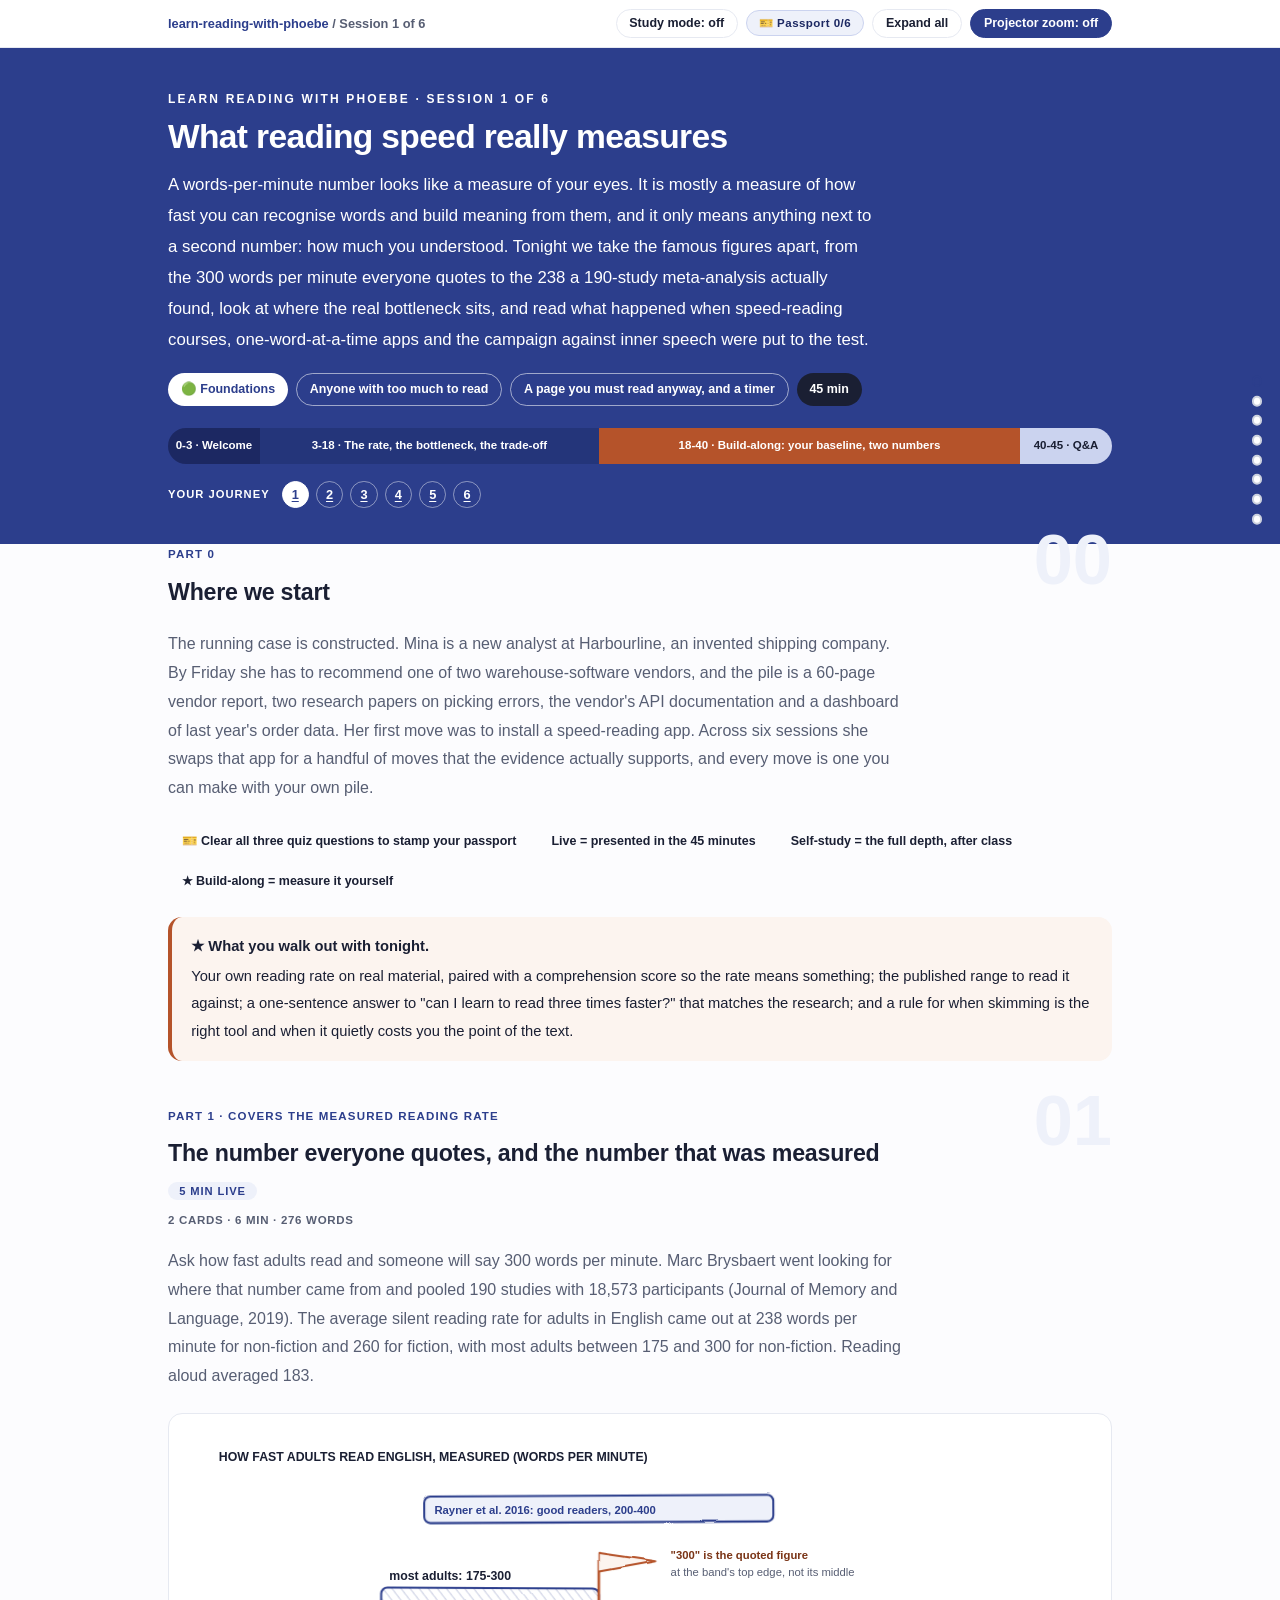
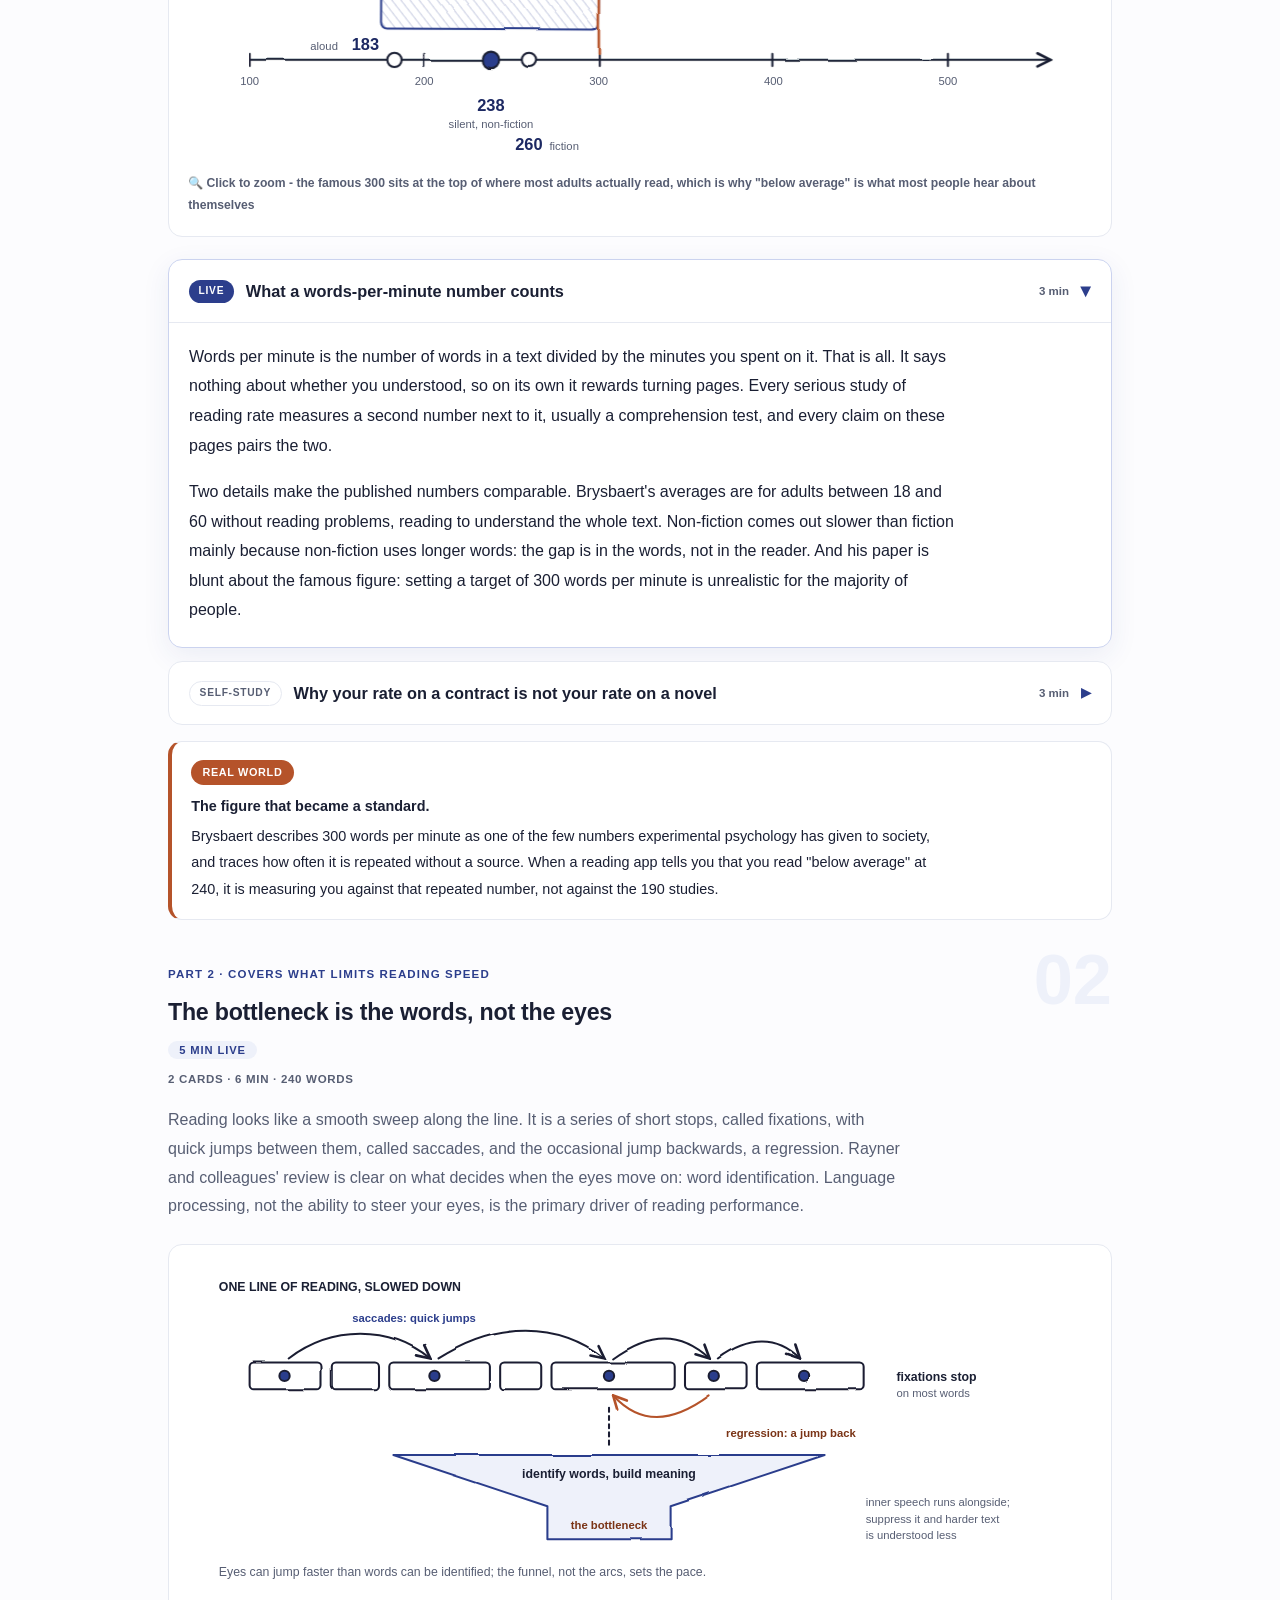
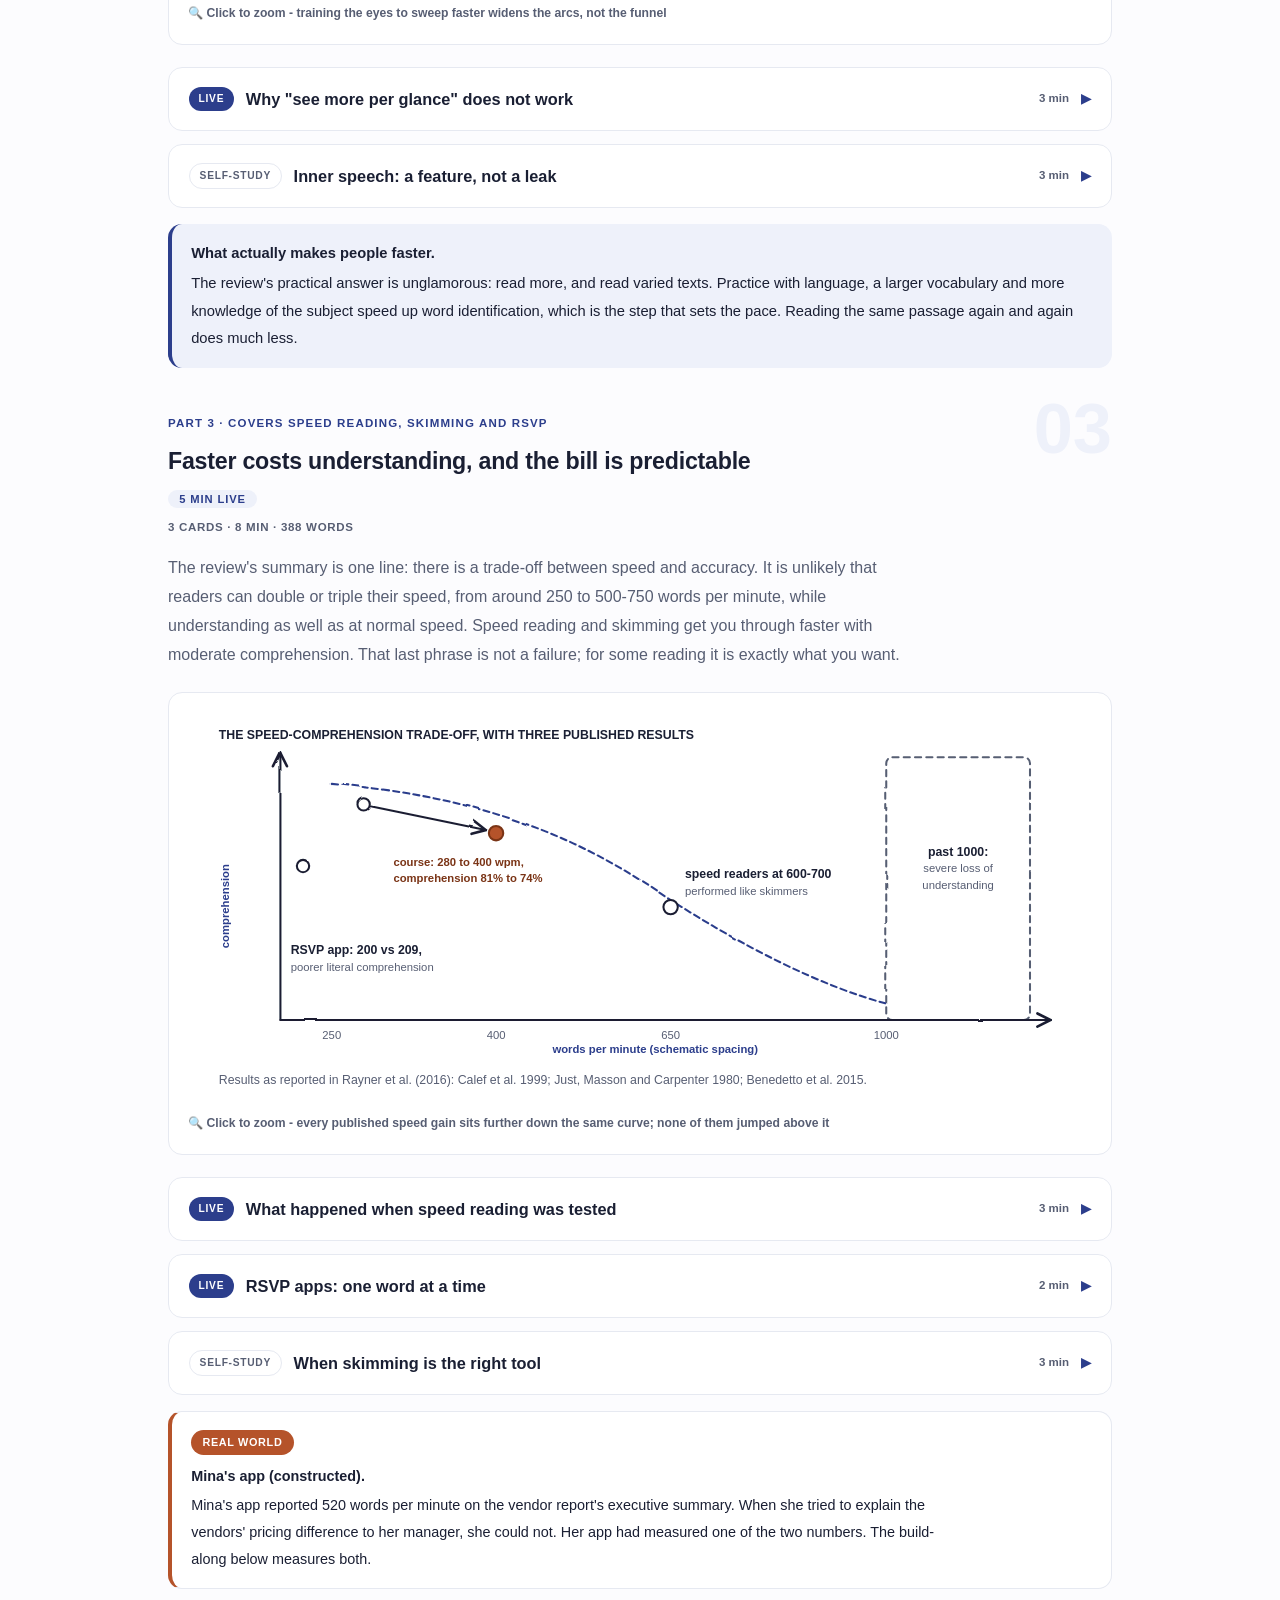
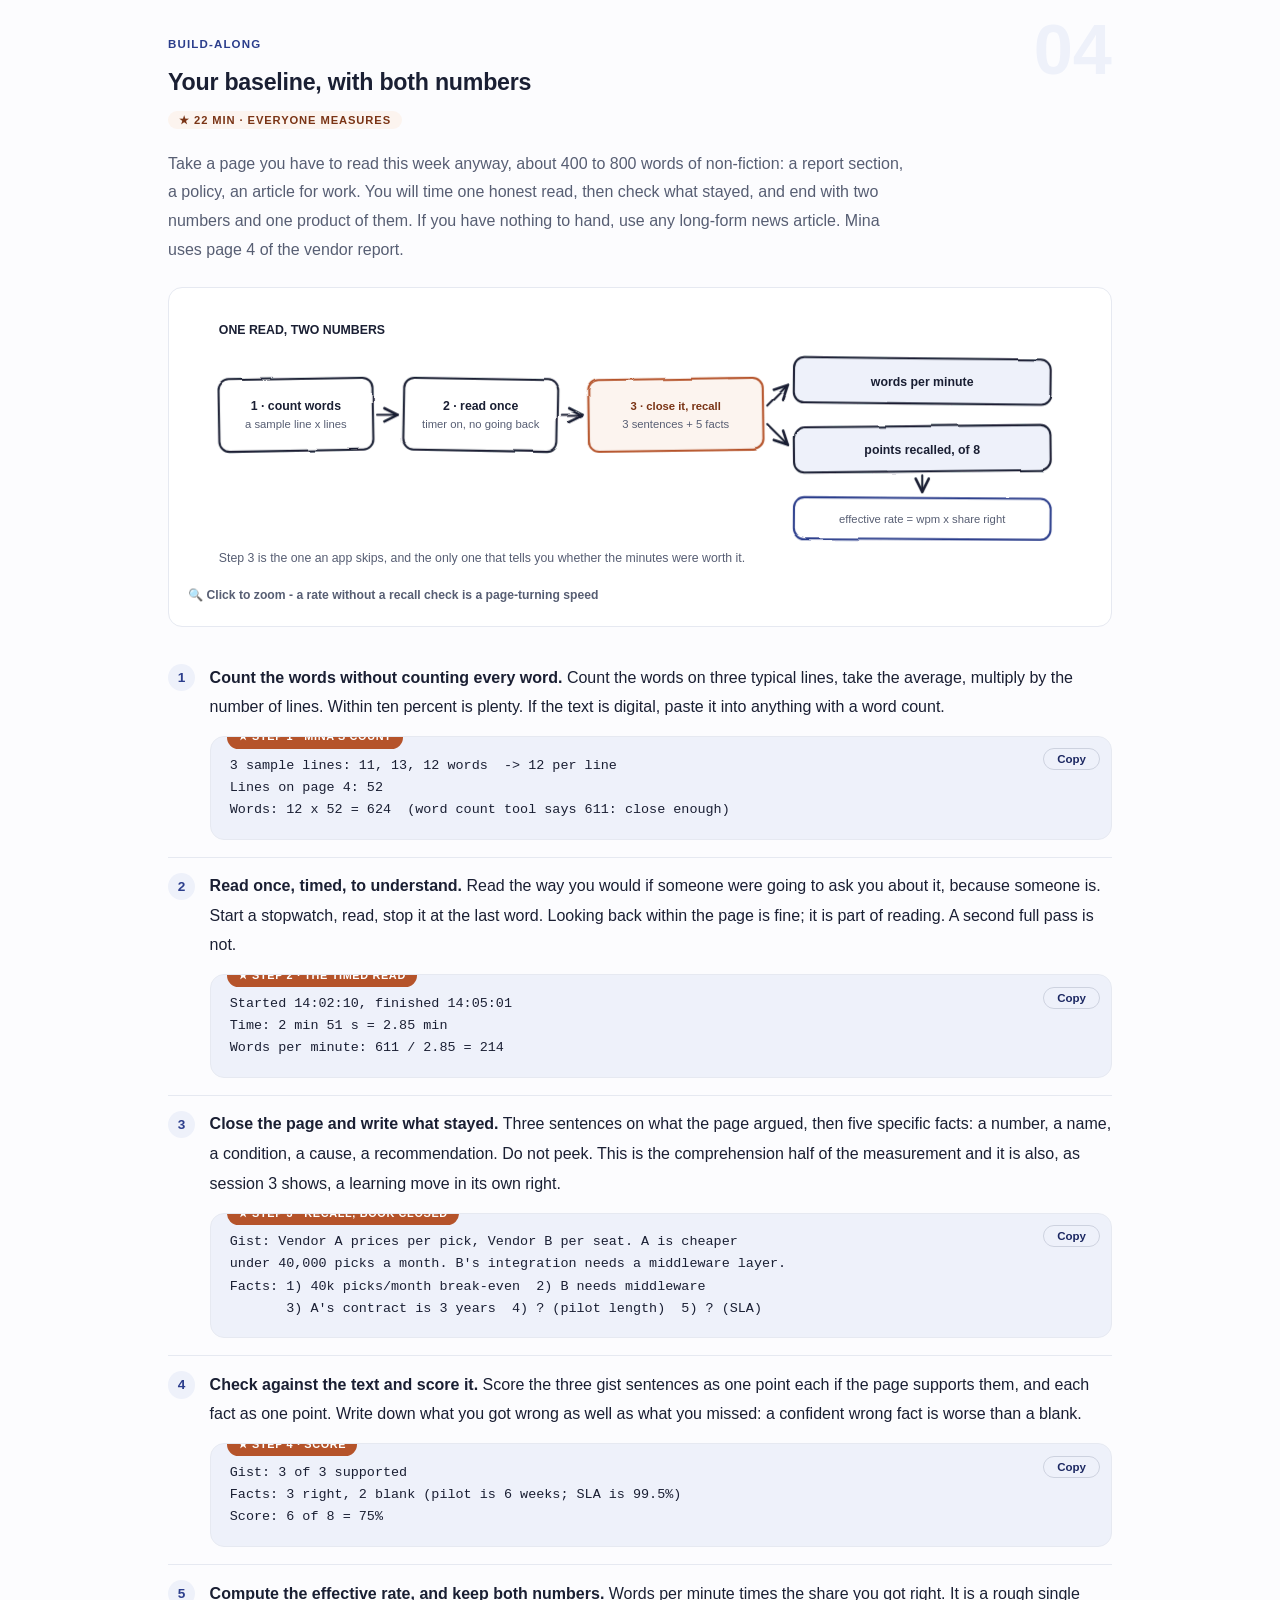
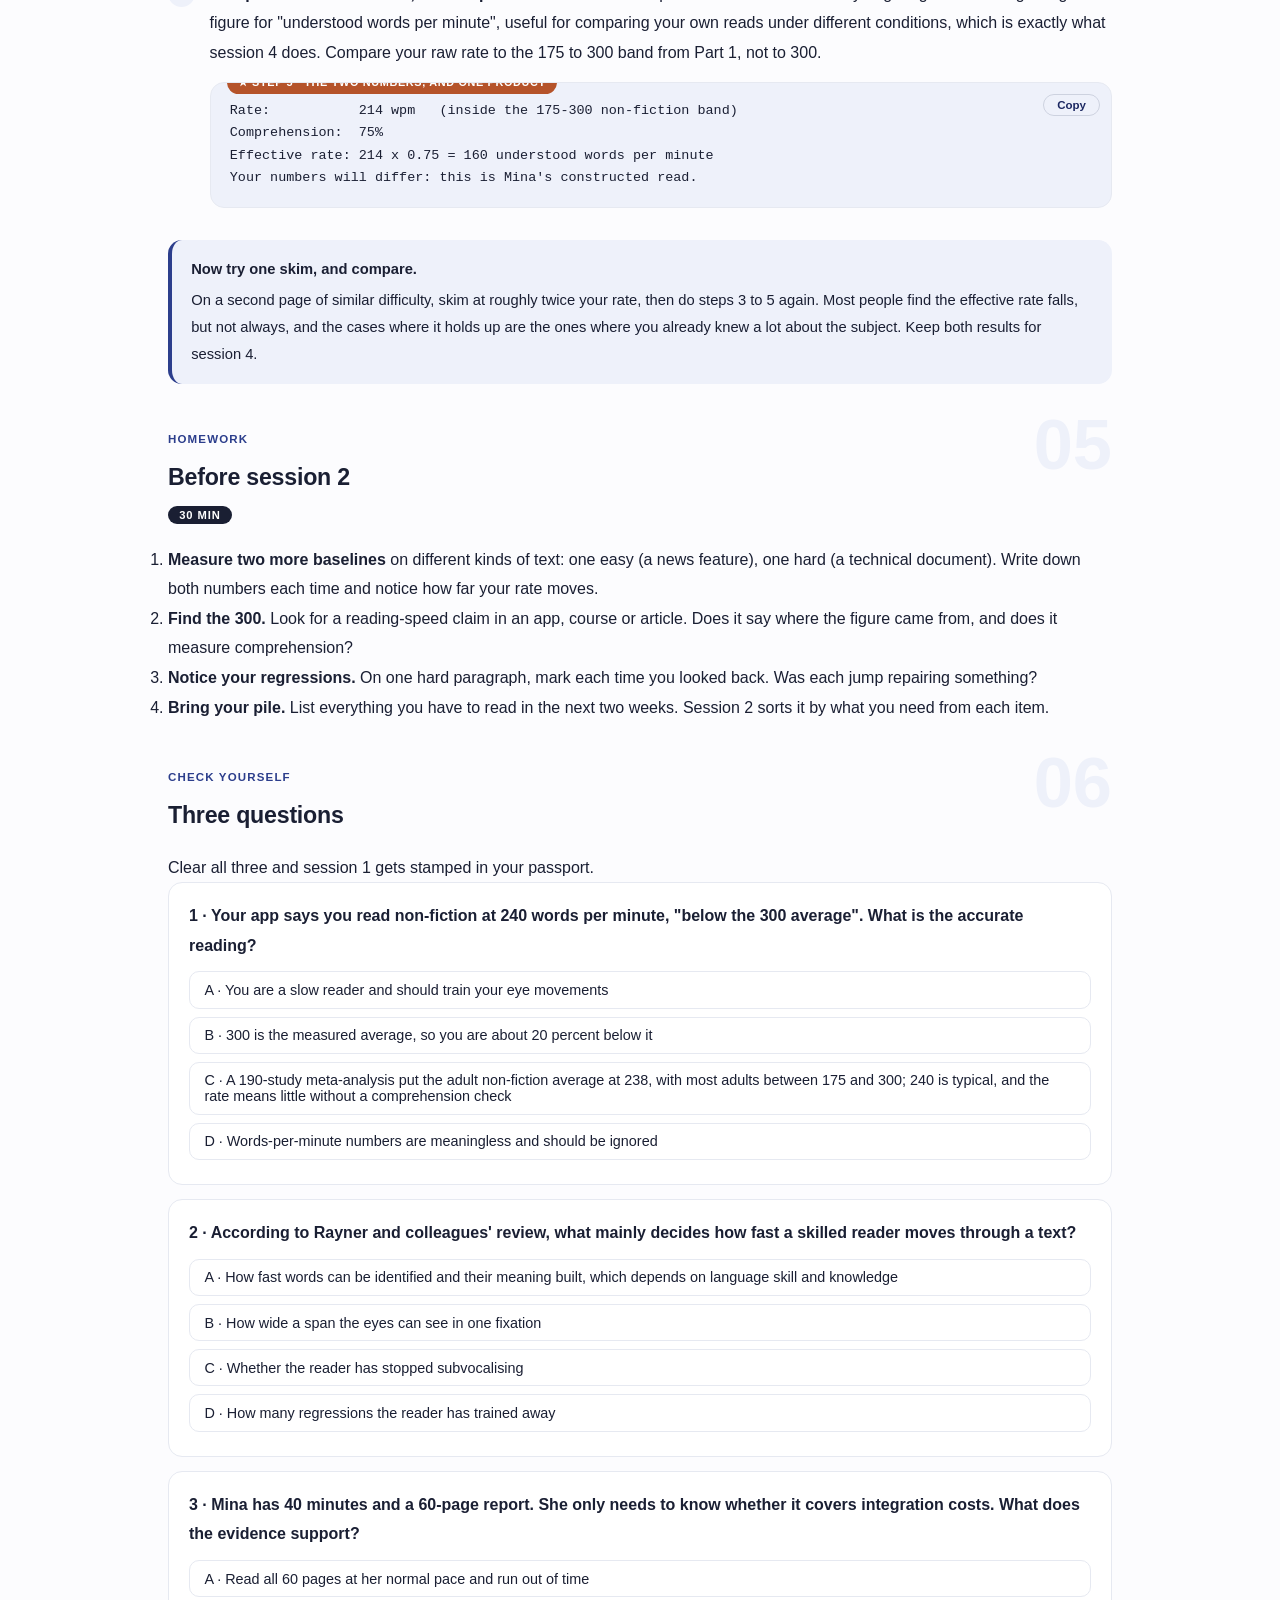
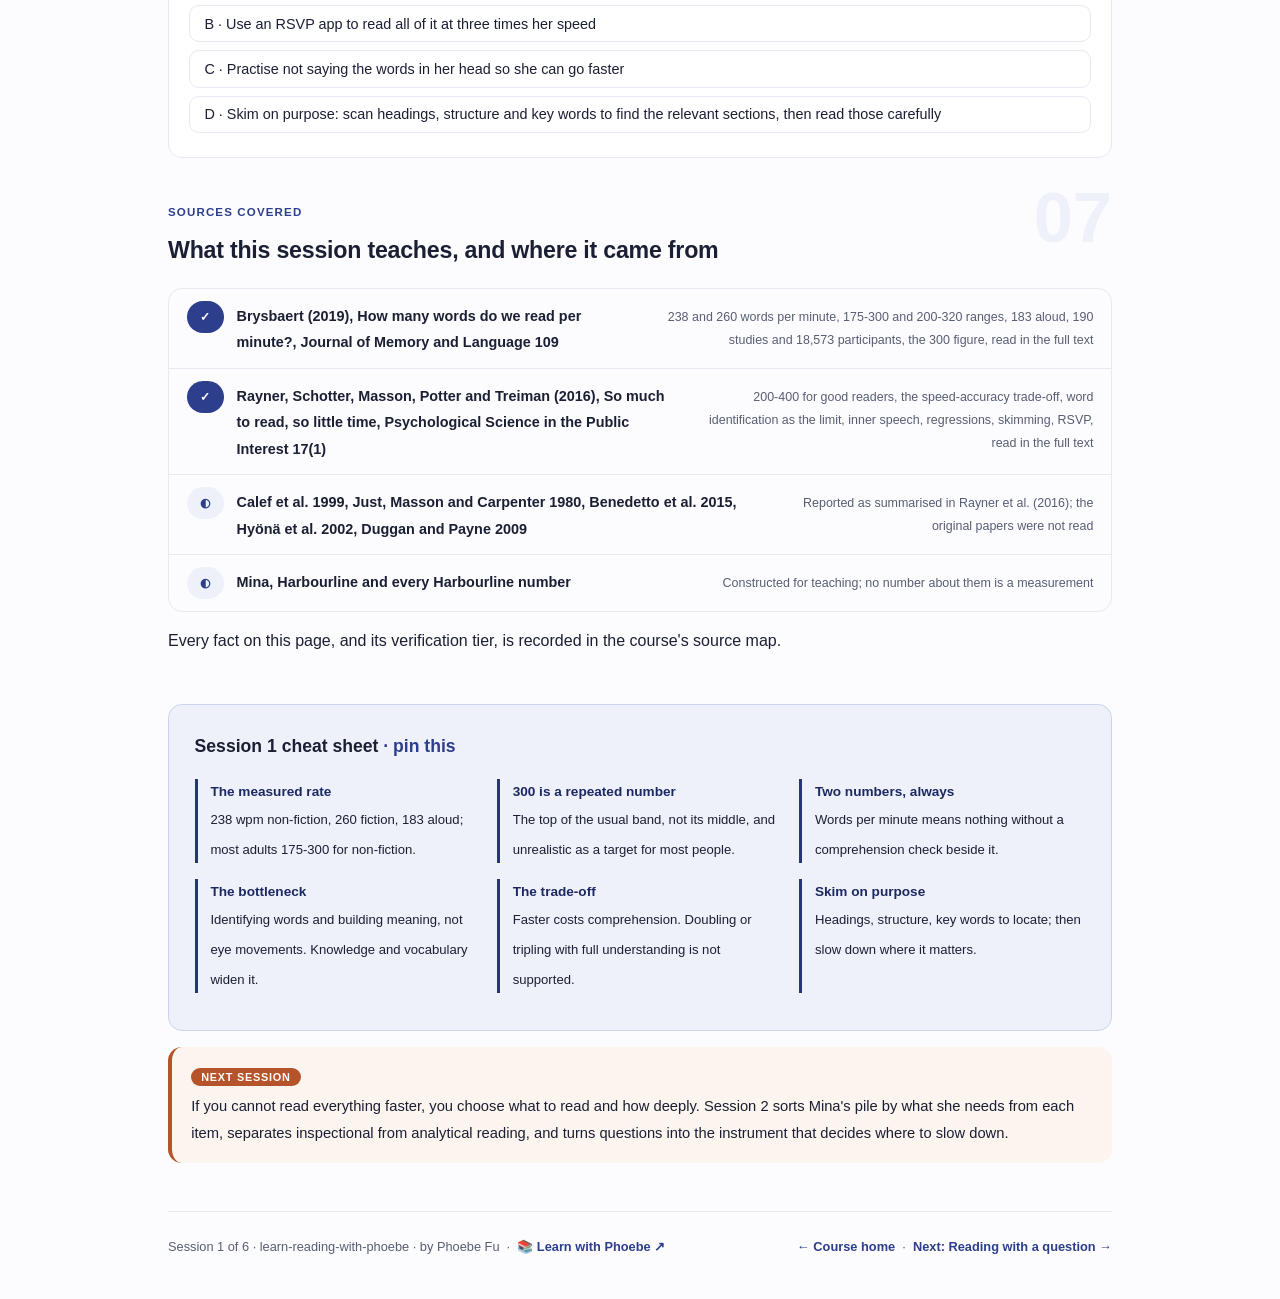
==== commit d1b086ef: "Light surfaces everywhere: lightbox, cheat panel, code boxes; contrast and phone-width fixes Every d" ====
--- a/courses/01-what-reading-speed-measures.html
+++ b/courses/01-what-reading-speed-measures.html
@@ -19,7 +19,7 @@
 <meta name="twitter:image" content="https://phoebefu6.github.io/learn-reading-with-phoebe/assets/og-cover.png">
 <!-- social:end -->
 <title>Session 1 · What reading speed really measures - learn reading with phoebe</title>
-<link rel="stylesheet" href="../assets/style.css?v=2">
+<link rel="stylesheet" href="../assets/style.css?v=18">
 </head>
 <body>
 
@@ -505,6 +505,6 @@
 
 </main>
 
-<script src="../assets/app.js?v=1"></script>
+<script src="../assets/app.js?v=18"></script>
 </body>
 </html>
--- a/assets/style.css
+++ b/assets/style.css
@@ -19,7 +19,7 @@
   --amber-ink: #7A3416;
   --amber-50: #FCF4EF;
   --paper: #FCFCFE;
-  --code-bg: #F3F5FB;
+  --code-bg: #EEF1FA;
   --code-ink: #1A1F33;
   --scrim-rgb: 252,252,254;
   --shadow-rgb: 44,62,140;
@@ -241,7 +241,7 @@
 .pill.light { background: var(--indigo-50); color: var(--indigo); }
 .pill.inkpill { background: var(--ink); color: #fff; }
 .pill.amber, .pill.peach { background: var(--amber); color: #fff; }
-.pill.bare { color: var(--faint); }
+.pill.bare { color: var(--muted); }
 
 /* ---------- 4D grid ---------- */
 .grid-2 { display: grid; grid-template-columns: repeat(auto-fit, minmax(15rem, 1fr)); gap: .8rem; margin: .5rem 0 1rem; }
@@ -270,10 +270,11 @@
 table.clean td:first-child { font-weight: 600; }
 
 /* ---------- prompt boxes ---------- */
-.prompt-box {
+.prompt-box{
   position: relative;
-  background: var(--code-bg);
-  color: var(--code-ink);
+  background: #EEF1FA;
+  border: 1px solid #E6E9F1;
+  color: #1A1F33;
   border-radius: var(--radius);
   padding: 1.1rem 1.2rem;
   margin: 1rem 0 1.2rem;
@@ -283,12 +284,12 @@
   white-space: pre-wrap;
   word-break: break-word;
 }
-.prompt-box .label {
+.prompt-box .label{
   position: absolute;
   top: -0.7rem;
   left: 1rem;
-  background: var(--indigo);
-  color: #fff;
+  background: #2C3E8C;
+  color: #FFFFFF;
   font-family: "Inter", -apple-system, sans-serif;
   font-size: .68rem;
   font-weight: 700;
@@ -299,7 +300,7 @@
 }
 .prompt-box.bad .label { background: var(--faint); color: var(--ink); }
 .prompt-box.good .label { background: var(--amber); color: #fff; }
-.copy-btn {
+.copy-btn{
   position: absolute;
   top: .7rem;
   right: .7rem;
@@ -409,7 +410,7 @@
   gap: .4rem;
 }
 
-.lightbox {
+.lightbox{
   position: fixed;
   inset: 0;
   z-index: 100;
@@ -421,8 +422,10 @@
   cursor: zoom-out;
 }
 .lightbox.open { display: flex; }
-.lightbox .inner {
+.lightbox .inner{
   background: #fff;
+  border: 1px solid #E6E9F1;
+  box-shadow: 0 10px 40px rgba(26,31,51,.14);
   border-radius: var(--radius);
   padding: 2rem;
   max-width: 94vw;
@@ -430,7 +433,7 @@
   overflow: auto;
 }
 .lightbox .inner svg, .lightbox .inner img { width: min(88vw, 70rem); height: auto; }
-.lightbox .close-hint {
+.lightbox .close-hint{
   position: fixed;
   top: 1rem; right: 1.4rem;
   color: var(--ink);
@@ -455,7 +458,7 @@
 .covered-row .note { margin-left: auto; color: var(--muted); font-size: .78rem; text-align: right; }
 
 /* ---------- cheat sheet footer ---------- */
-.cheat {
+.cheat{
   background: var(--indigo-50);
   color: var(--ink);
   border: 1px solid var(--indigo-soft);
@@ -1162,7 +1165,7 @@
   transition: all .18s ease;
 }
 .pp-stamp:hover { border-color: var(--indigo-soft); }
-.pp-stamp i { font-size: 1.3rem; font-style: normal; opacity: .7; color: var(--ink); }
+.pp-stamp i { font-size: 1.3rem; font-style: normal; opacity: 1; color: var(--ink); }
 .pp-stamp b { font: 800 0.7rem Inter, sans-serif; }
 .pp-stamp.got {
   border-style: solid; border-color: var(--indigo);
@@ -1355,3 +1358,28 @@
 .rd-c-sel { stroke: var(--indigo); stroke-width: 3.2; }
 .rd-results .btn { margin-top: 8px; }
 .rd-tablewrap { overflow-x: auto; max-width: 100%; }
+
+/* layout-patch-3: phone-width overflow (2026-10-10) */
+.sql-bar { flex-wrap: wrap; }
+@media (max-width: 480px) {
+  .covered-row { flex-wrap: wrap; }
+  .covered-row .note { margin-left: 0; text-align: left; flex-basis: 100%; }
+  details.card summary { flex-wrap: wrap; }
+  details.card summary .mini { white-space: normal; }
+  .wk, .sqlbox, .prompt-box, pre { max-width: 100%; overflow-x: auto; }
+  .mono, code, strong, .note { overflow-wrap: anywhere; }
+  select, input[type=range], label { max-width: 100%; }
+  canvas, svg, img { max-width: 100%; height: auto; }
+  .tree-kids, .tree-node-wrap, .tree-node, .rb-night, .al-row, .gd-field, .tl-row, .sl-row { max-width: 100%; overflow-x: auto; }
+  .tl-cols, .sl-cols, .bb-cols, .ev-cols, [class$="-cols"] { grid-template-columns: 1fr !important; display: grid; }
+  .tl-cols > *, .sl-cols > *, [class$="-cols"] > * { min-width: 0; max-width: 100%; }
+  .mono { white-space: normal; }
+  .er-w, .bb-lab, .tl-lev, .sl-lev { max-width: 100%; white-space: normal; }
+}
+/* contrast-patch-2b */
+.cheat a { color: var(--indigo-deep, var(--ink)); }
+.chip.audience { background: transparent; border-color: rgba(255,255,255,.55); }
+.masthead a, .masthead .sub a { color: #fff; text-decoration: underline; text-underline-offset: 2px; }
+.prompt-box b, .prompt-box strong { color: var(--indigo-deep, var(--ink)); }
+.prompt-box span, .prompt-box em, .prompt-box i { color: inherit; }
+.pp-stamp i { color: var(--ink); }
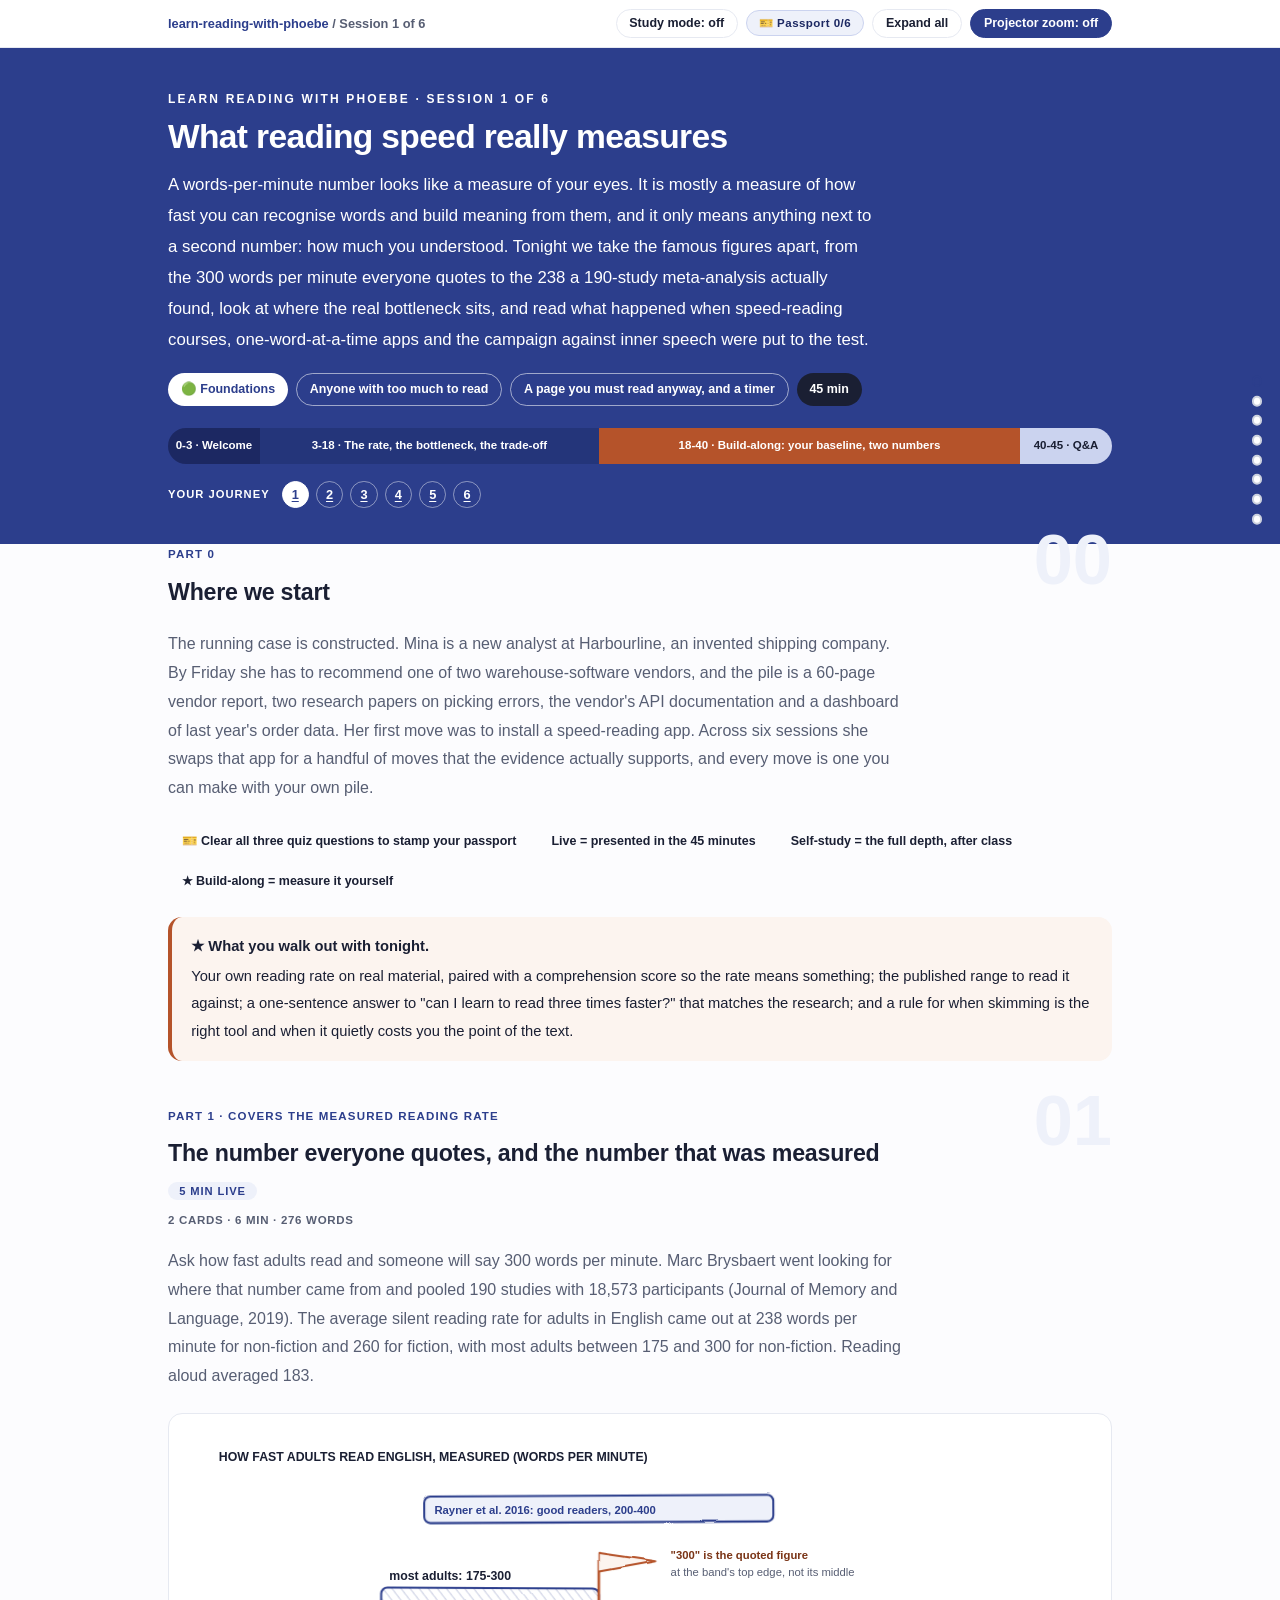
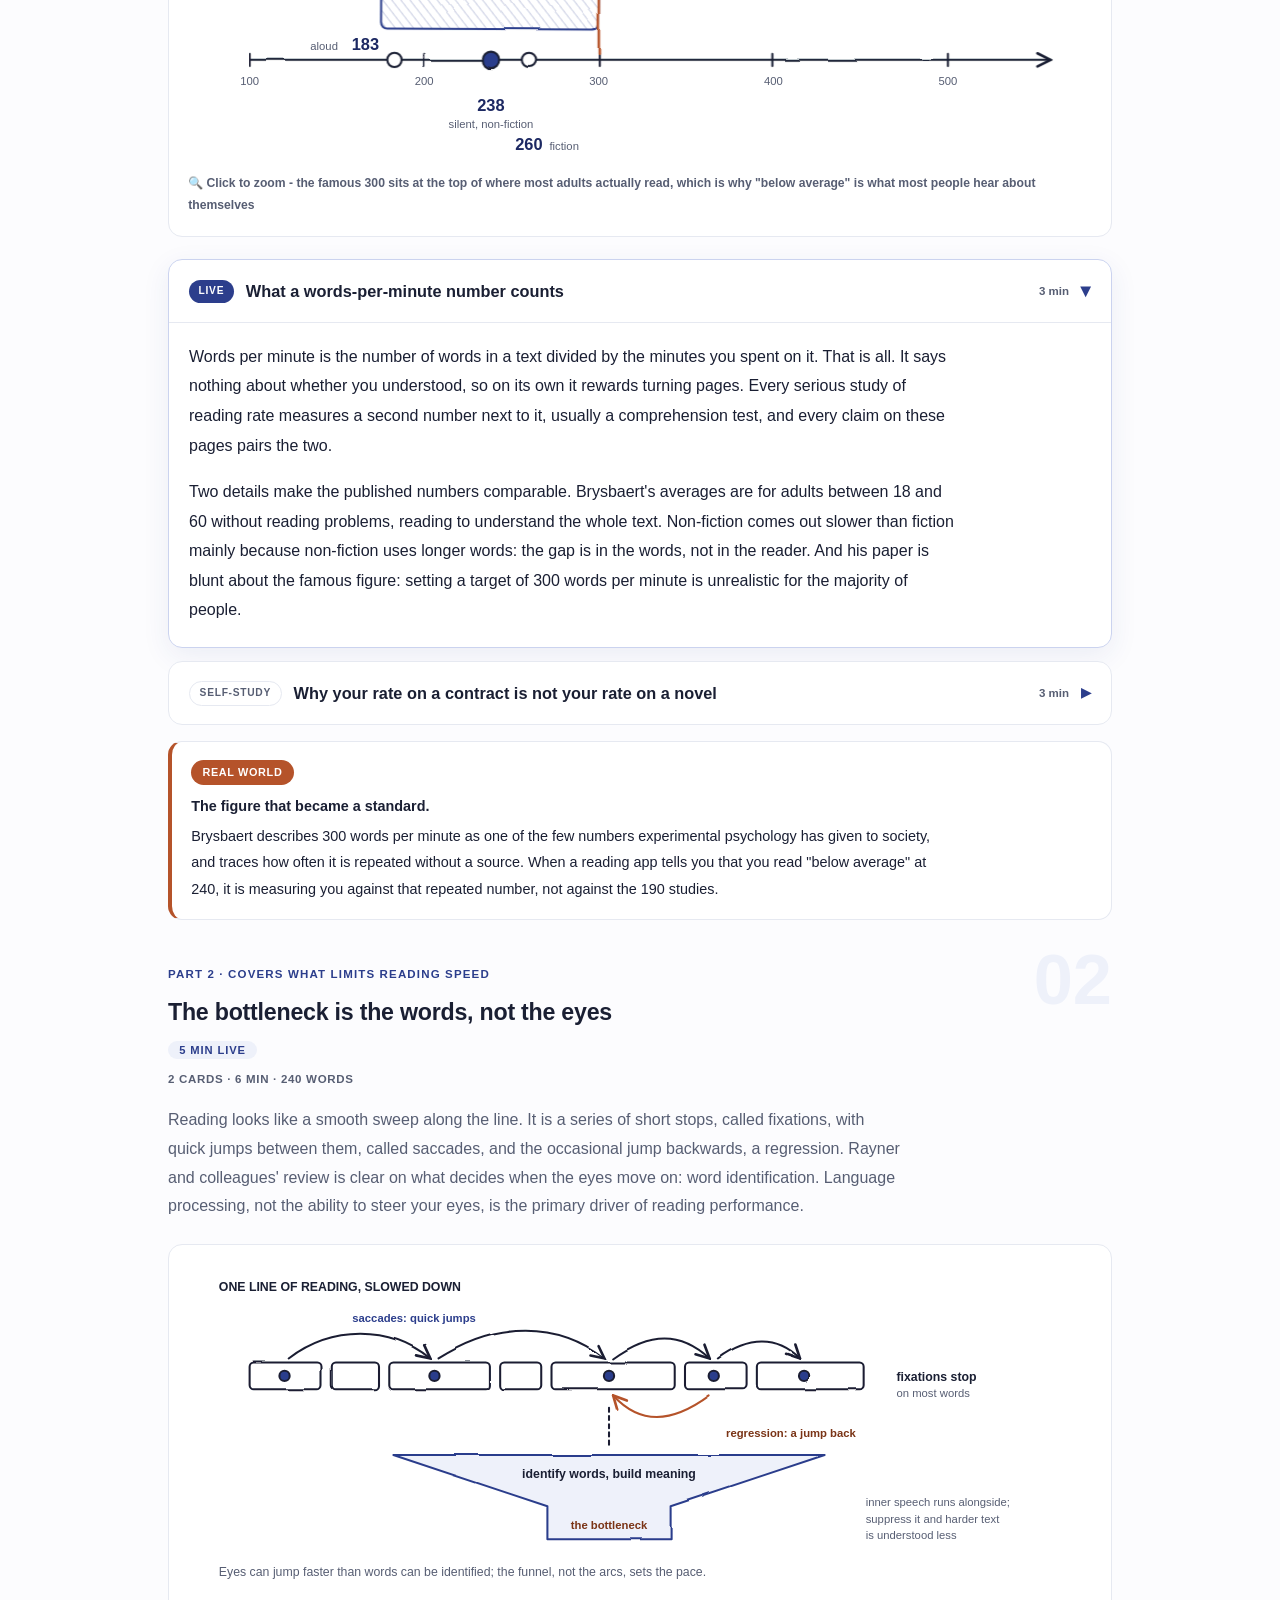
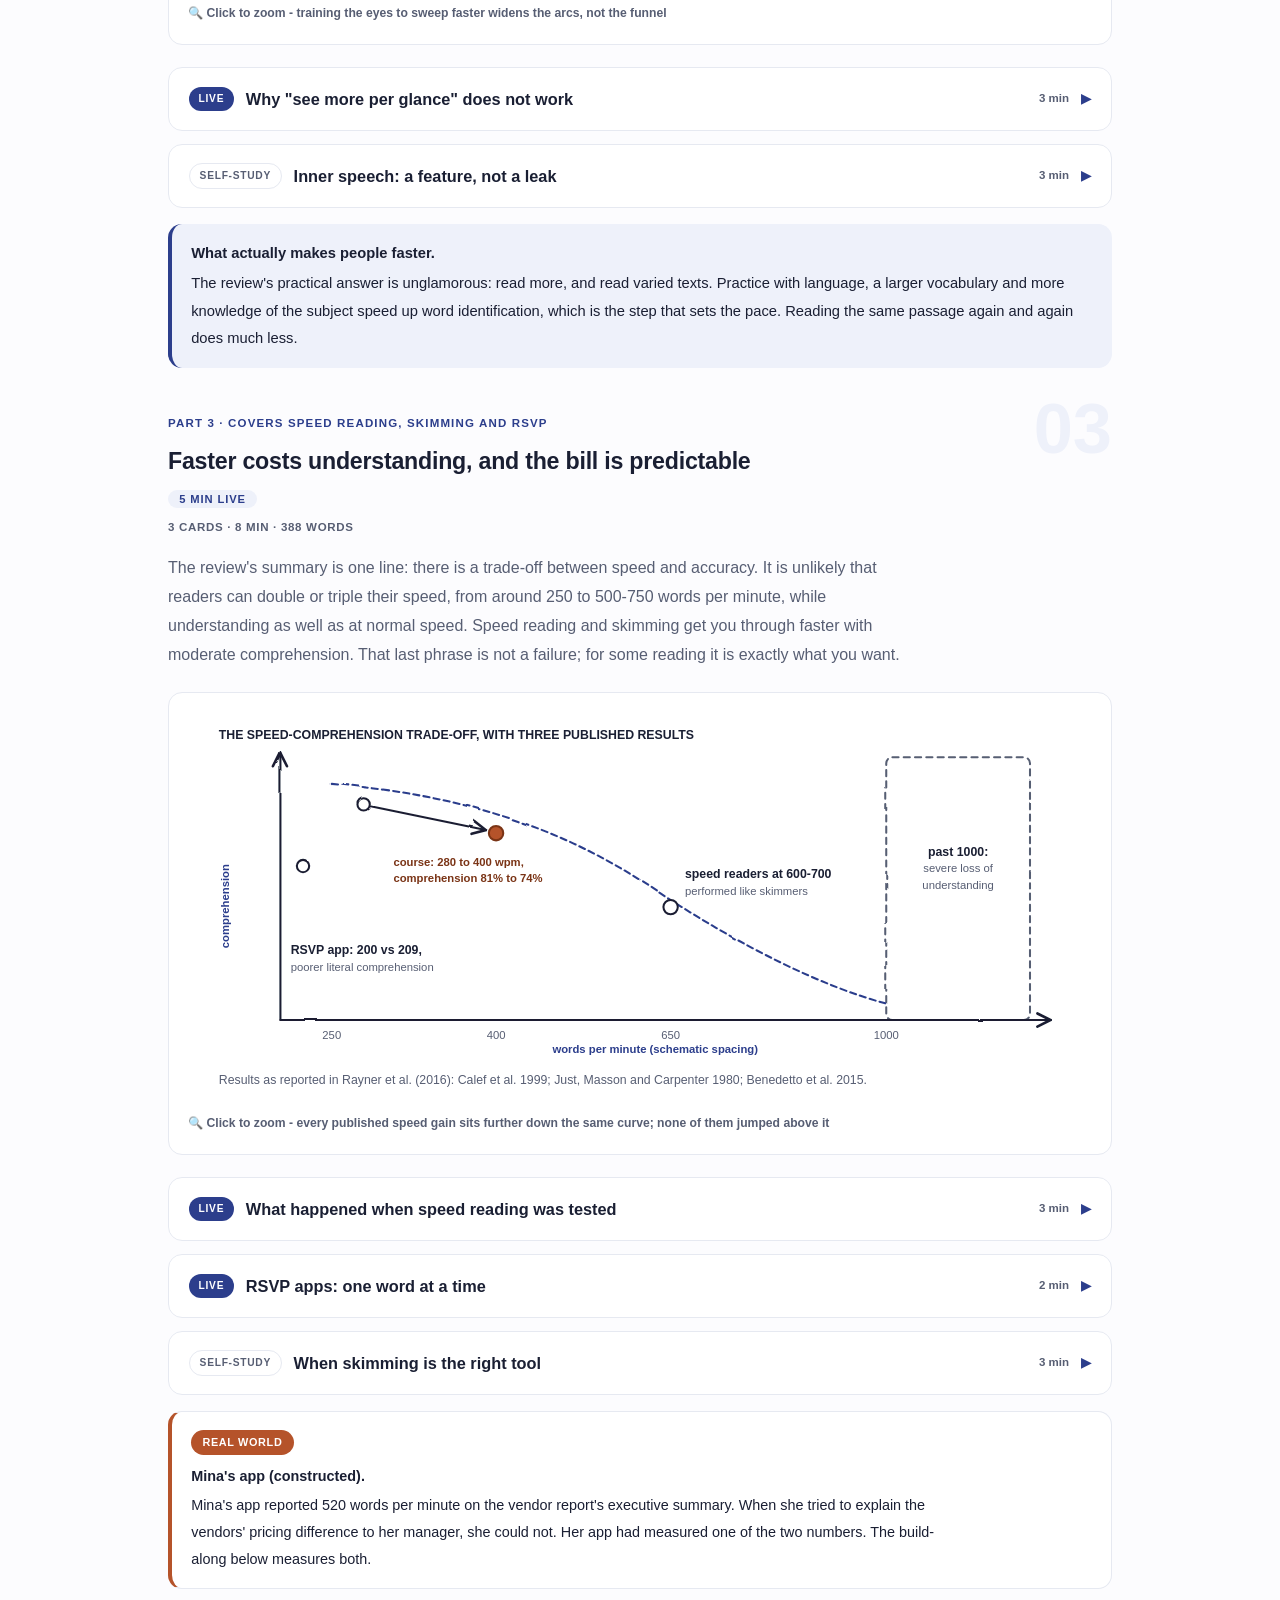
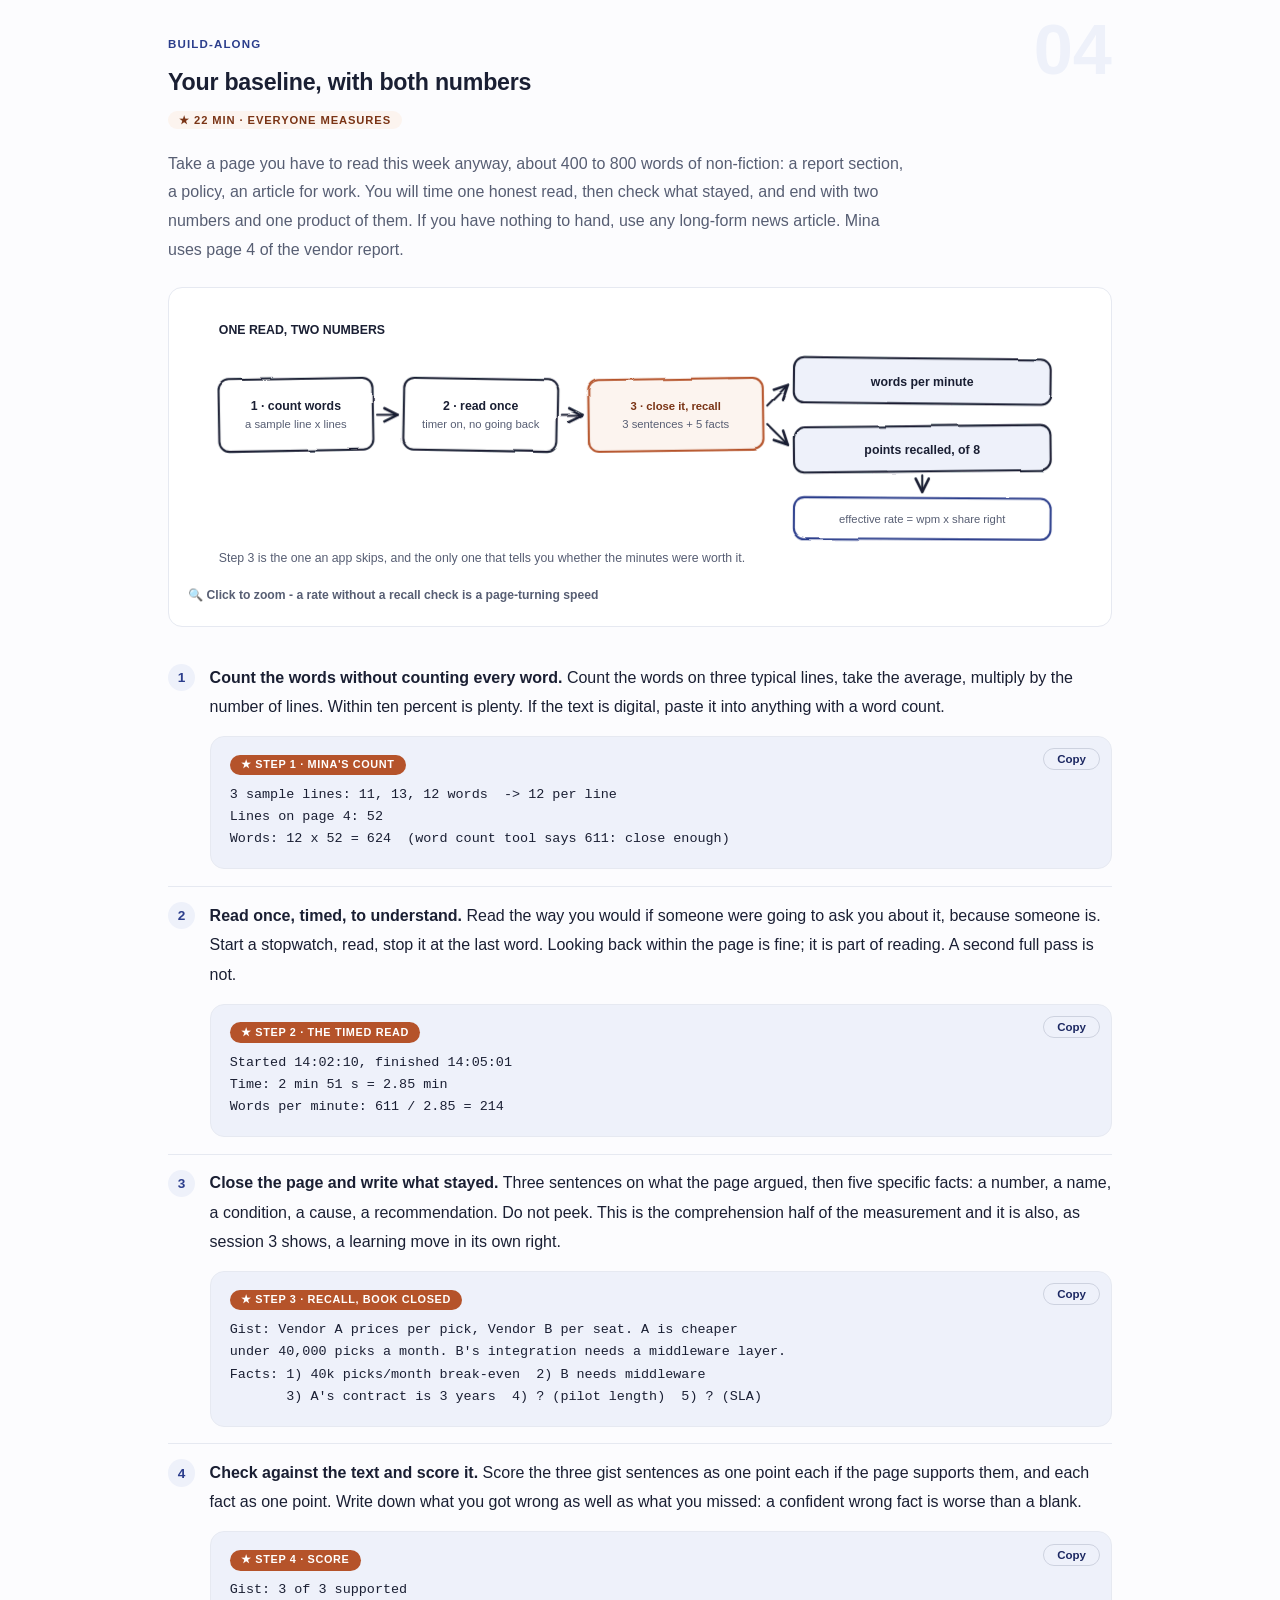
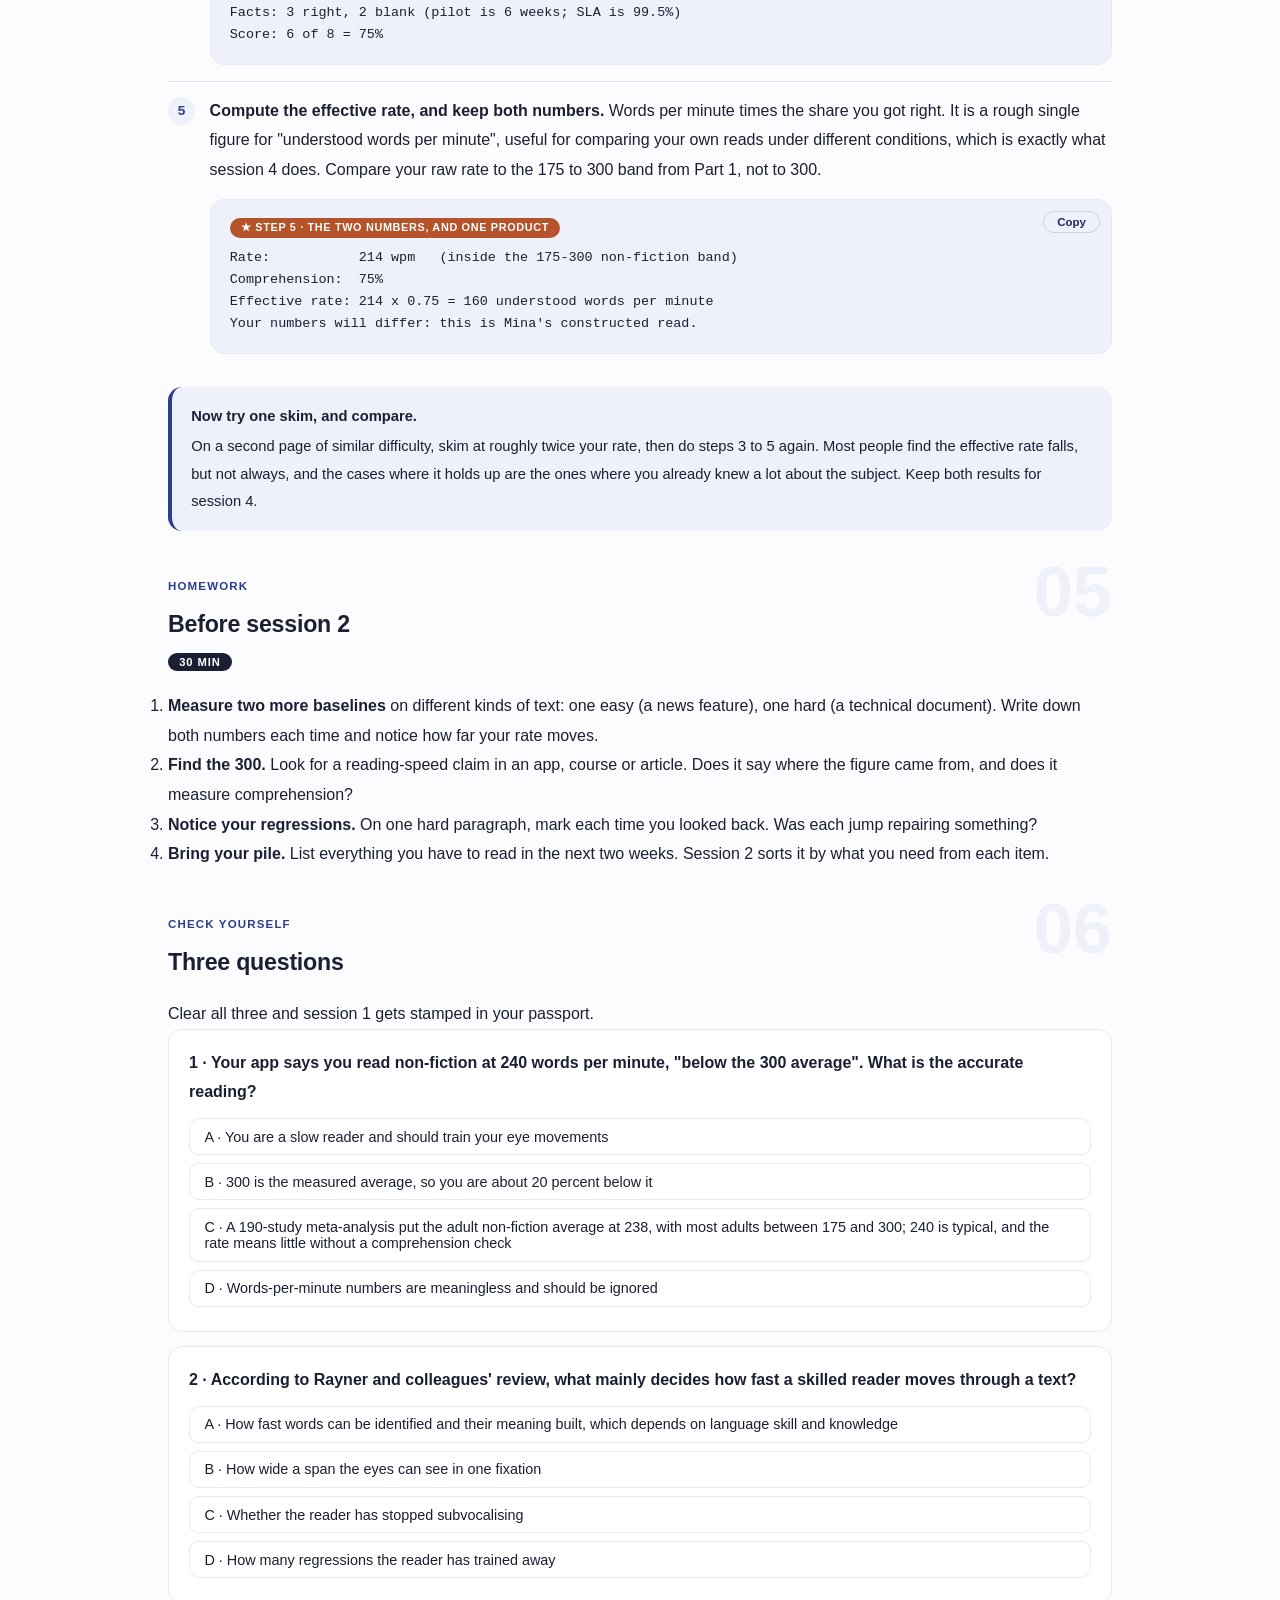
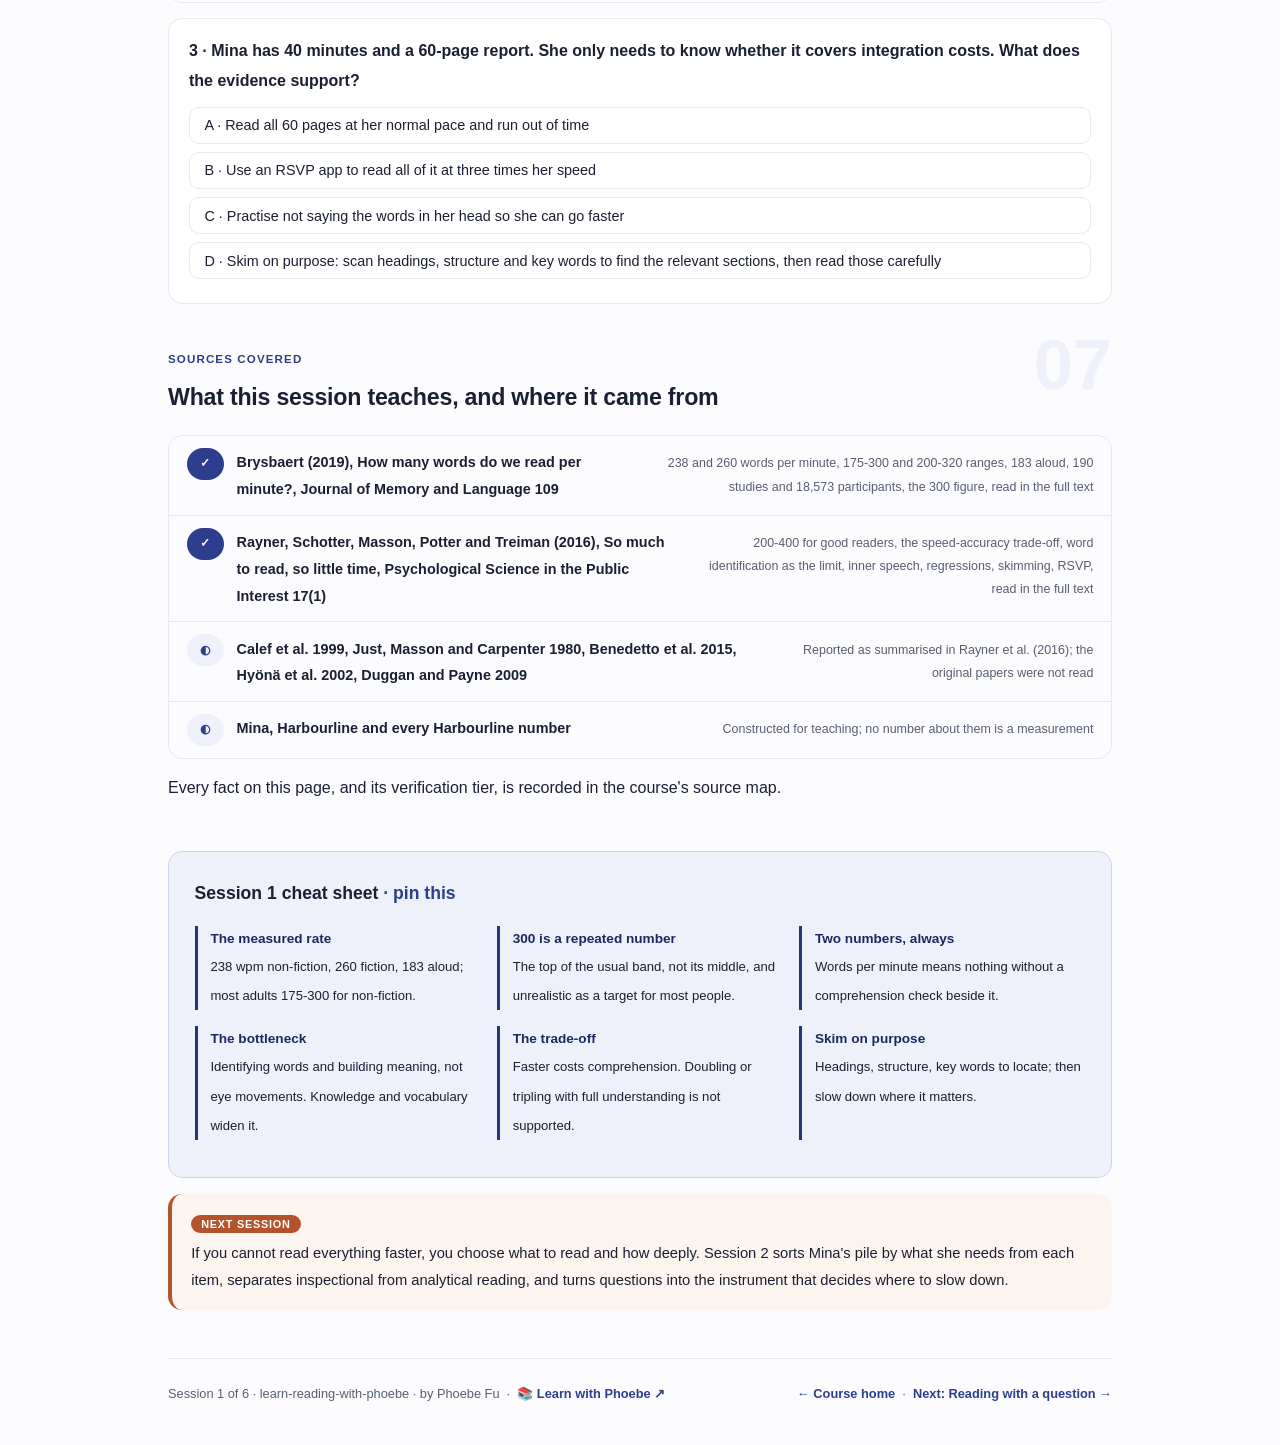
==== commit 4bb15403: "Prompt-box label inside the box: overflow no longer cuts it in half The label hung 0.7rem above the " ====
--- a/courses/01-what-reading-speed-measures.html
+++ b/courses/01-what-reading-speed-measures.html
@@ -19,7 +19,7 @@
 <meta name="twitter:image" content="https://phoebefu6.github.io/learn-reading-with-phoebe/assets/og-cover.png">
 <!-- social:end -->
 <title>Session 1 · What reading speed really measures - learn reading with phoebe</title>
-<link rel="stylesheet" href="../assets/style.css?v=18">
+<link rel="stylesheet" href="../assets/style.css?v=19">
 </head>
 <body>
 
--- a/assets/style.css
+++ b/assets/style.css
@@ -1383,3 +1383,8 @@
 .prompt-box b, .prompt-box strong { color: var(--indigo-deep, var(--ink)); }
 .prompt-box span, .prompt-box em, .prompt-box i { color: inherit; }
 .pp-stamp i { color: var(--ink); }
+
+/* Prompt-box label sits inside the box (2026-10-12). Hanging it 0.7rem above the edge let any
+   overflow:auto parent cut it in half; in normal flow nothing can clip it. The right margin
+   keeps it clear of the Copy button; long labels wrap instead of running under it. */
+.prompt-box > .label{ position: static; display: table; margin: 0 5.2rem .55rem 0; white-space: normal; line-height: 1.45; }
